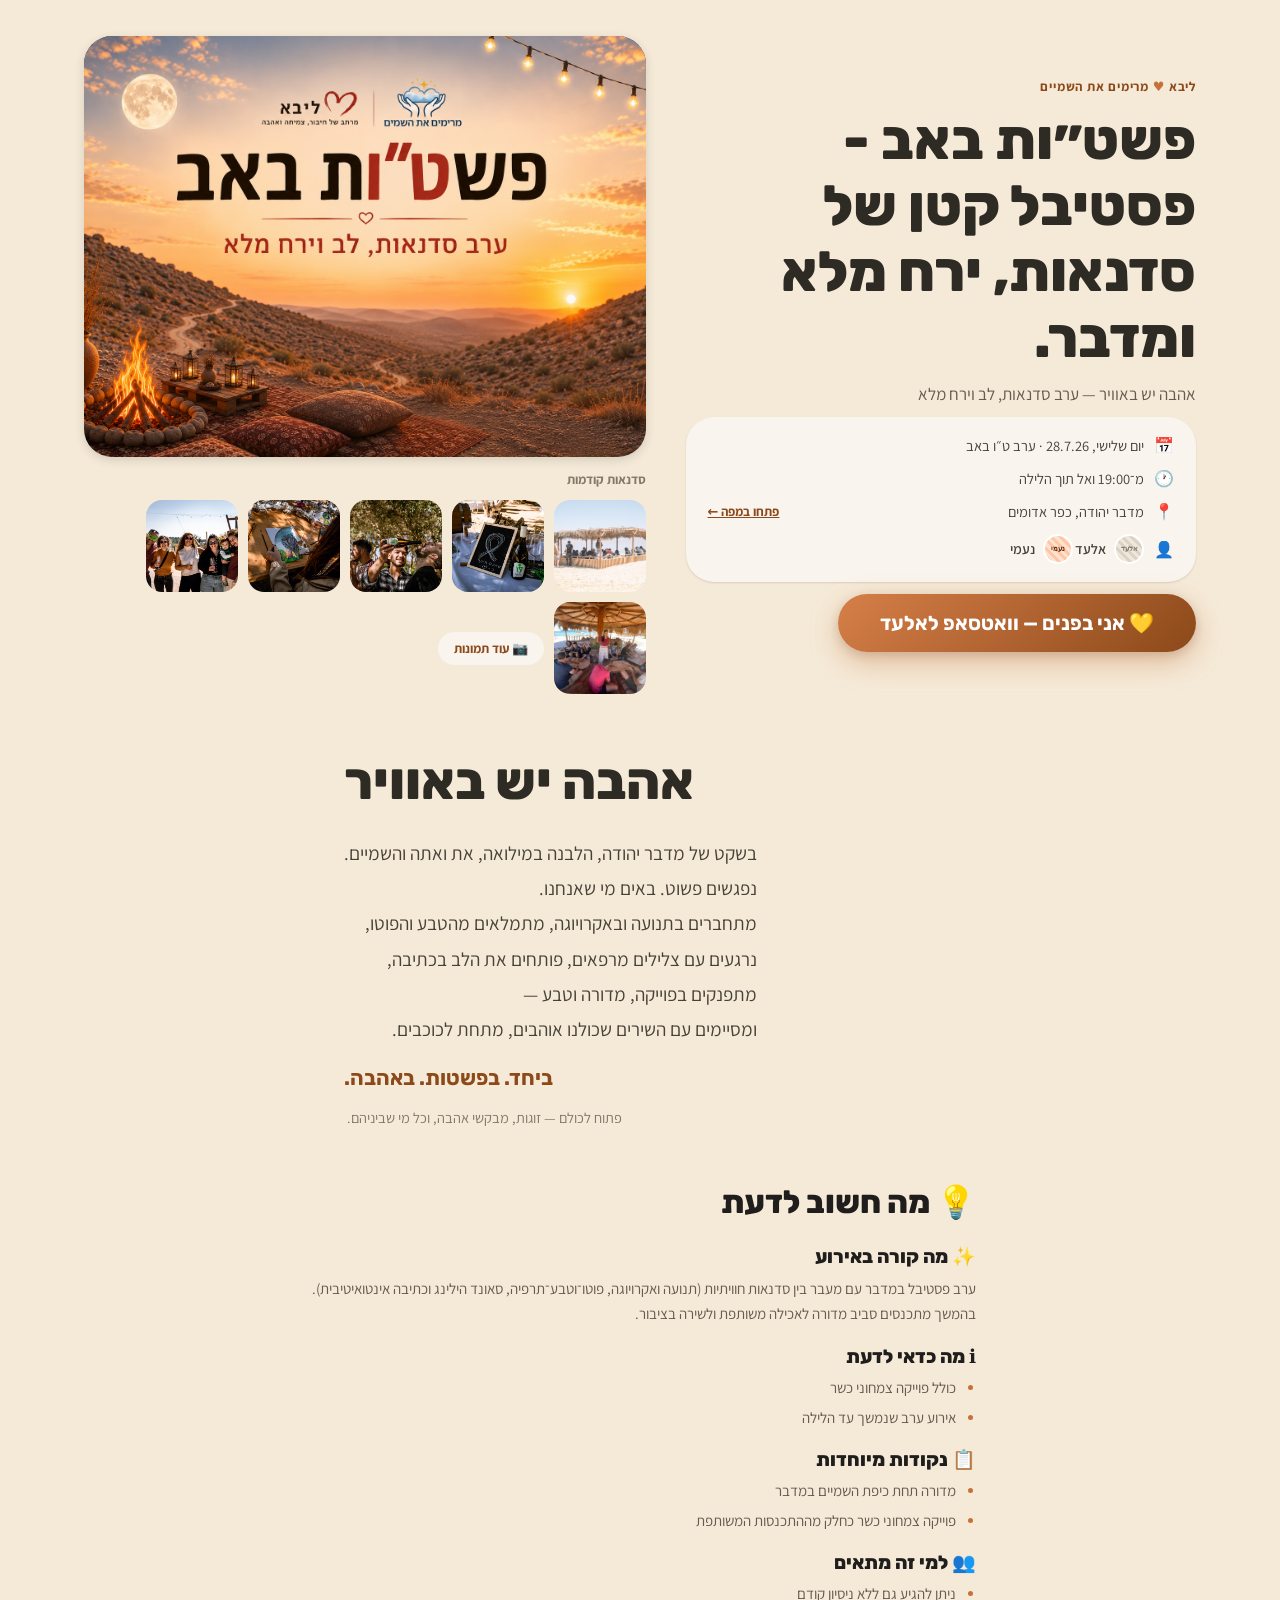
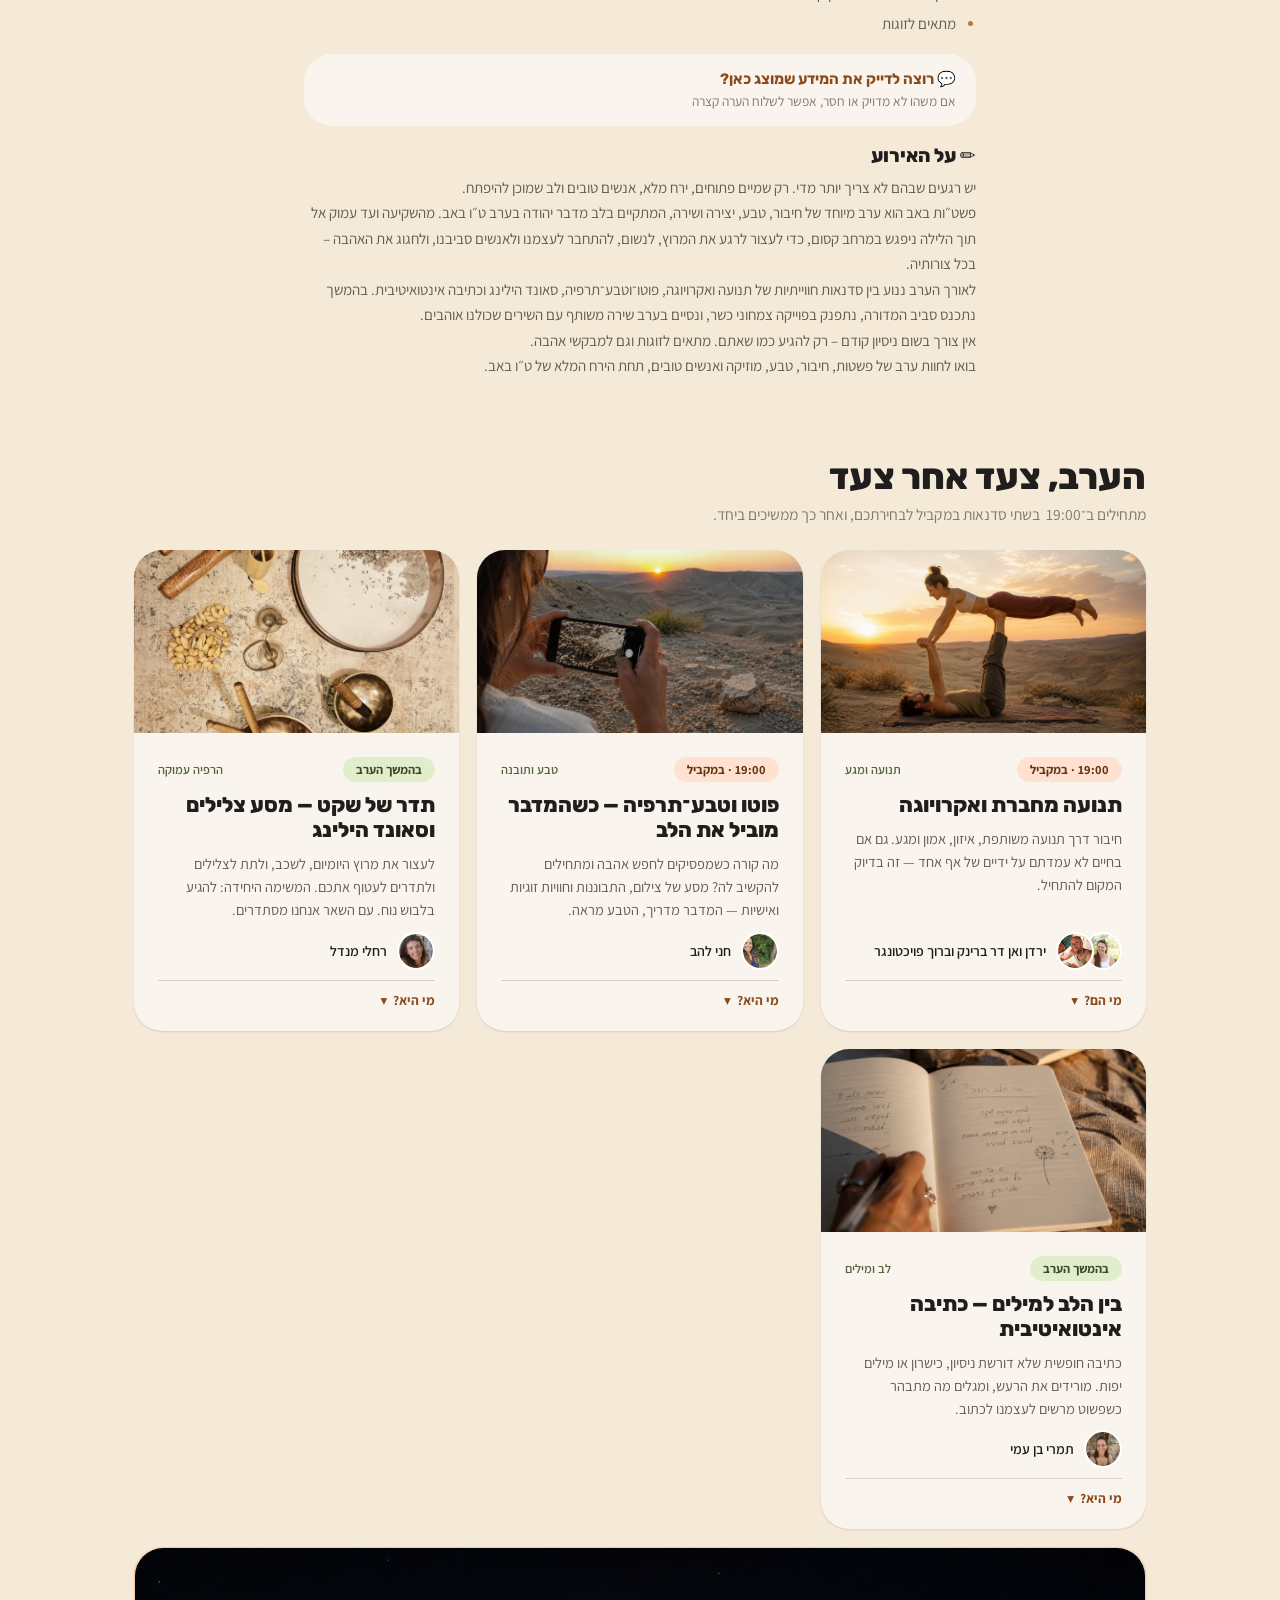
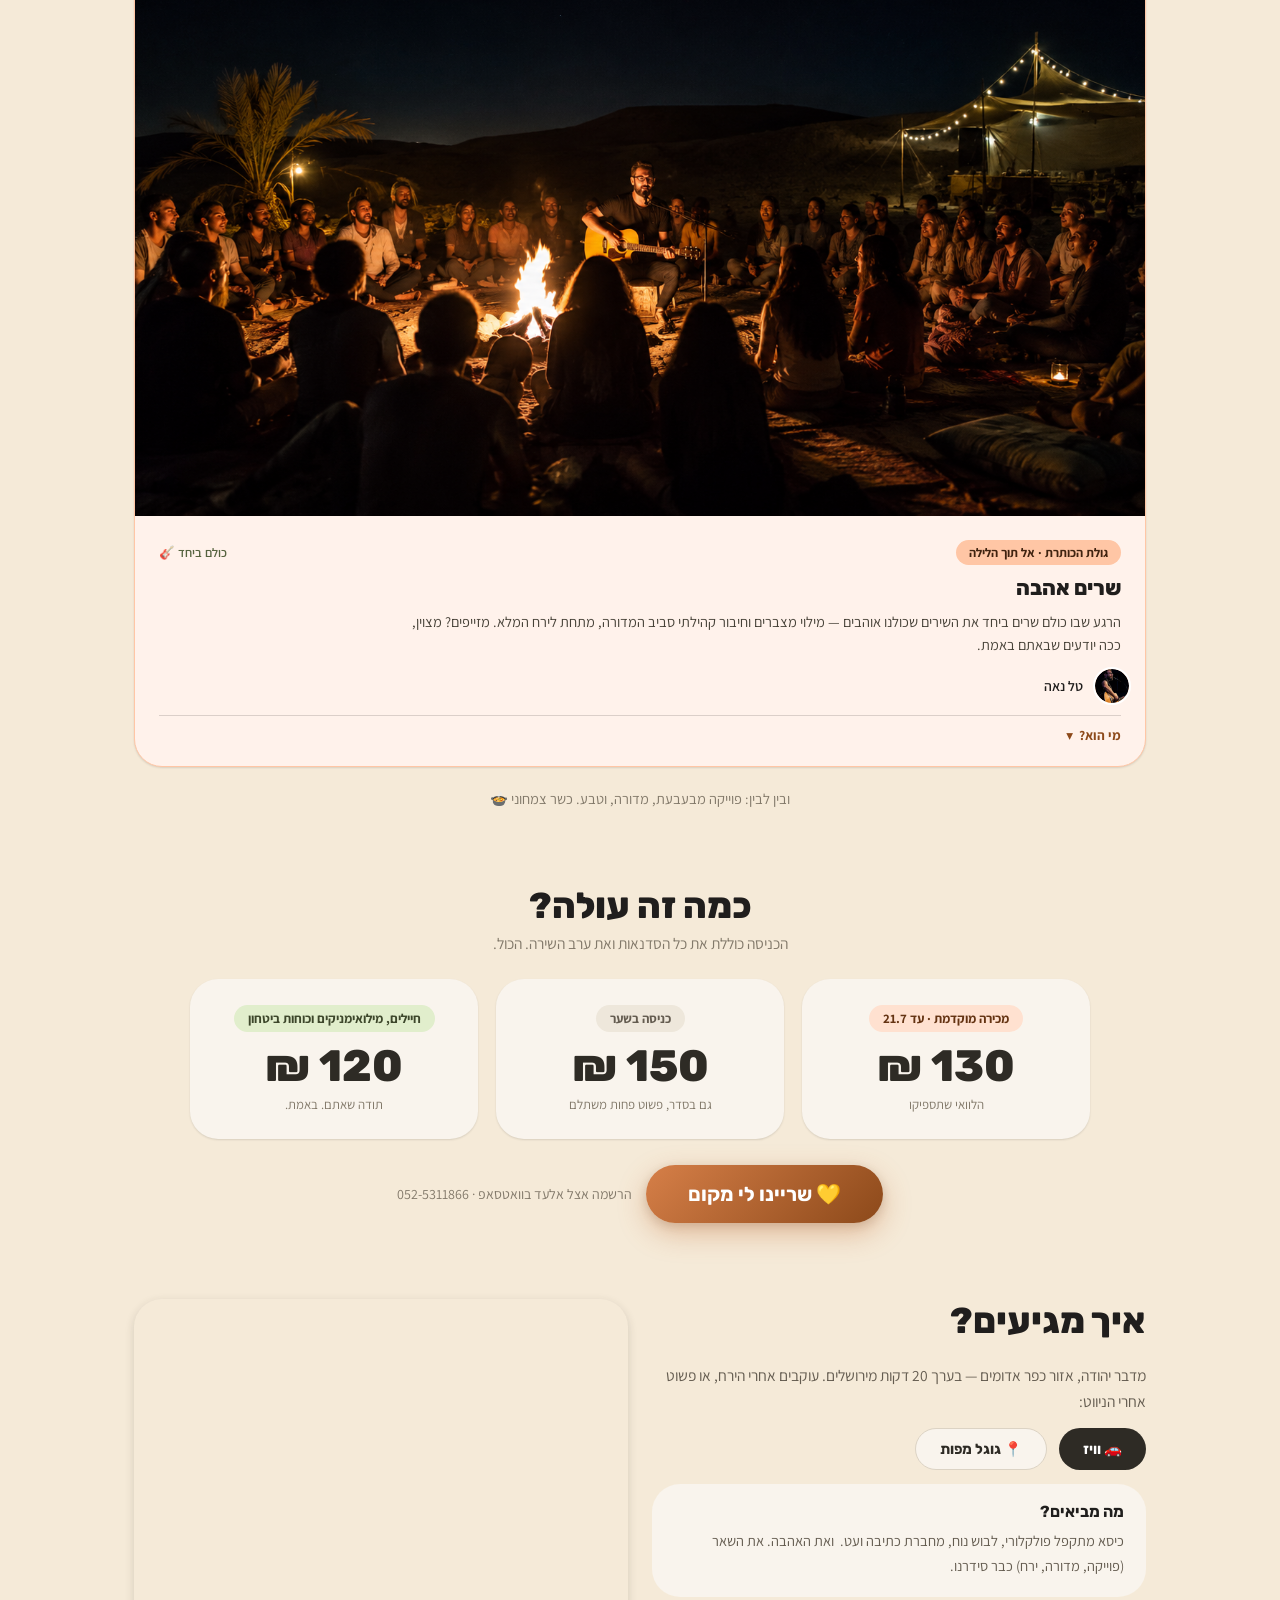
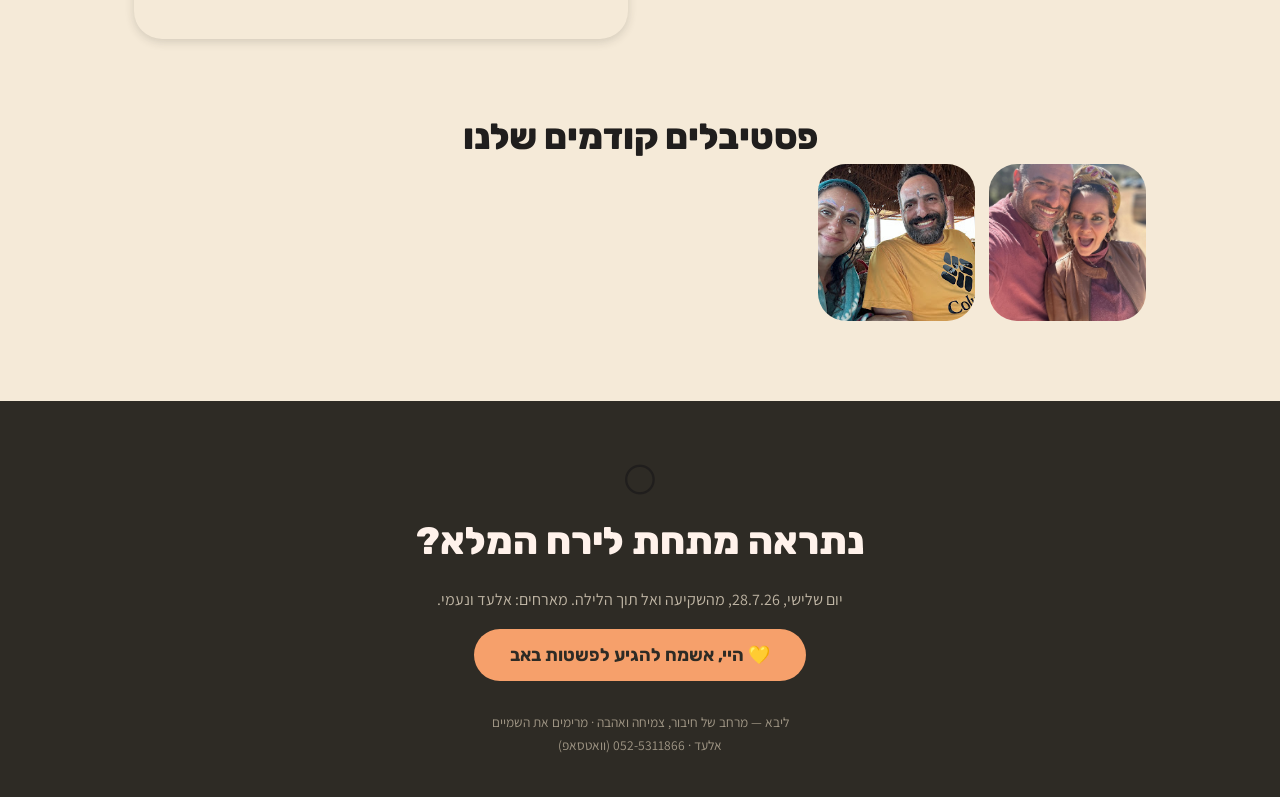
==== index.html @ 33088ba1 "Add click-to-enlarge lightbox for thumbnail photos Clicking any small photo (hero strip or the "prev" ====
<!DOCTYPE html>
<html lang="he" dir="rtl">
<head>
<meta charset="utf-8">
<meta name="viewport" content="width=device-width, initial-scale=1">
<title>פשט״ות באב — ערב סדנאות, לב וירח מלא</title>
<meta name="description" content="יום שלישי 28.7.26, ערב ט״ו באב, מדבר יהודה — ערב של סדנאות חיבור, טבע ושירה מתחת לירח המלא.">
<link rel="preconnect" href="https://fonts.googleapis.com">
<link rel="preconnect" href="https://fonts.gstatic.com" crossorigin>
<link href="https://fonts.googleapis.com/css2?family=Rubik:wght@400;500;700;800;900&family=Assistant:wght@300;400;600;700&display=swap" rel="stylesheet">
<link rel="stylesheet" href="styles.css">
</head>
<body>

<div class="hero2">
  <div class="hero2-grid">

    <div class="hero2-info">
      <div class="hero-org" data-key="hero-org">ליבא <span class="heart">♥</span> מרימים את השמיים</div>
      <h1 class="hero-title" data-key="hero-title">פשט״ות באב</h1>
      <p class="hero-sub" data-key="hero-sub">אהבה יש באוויר — ערב סדנאות, לב וירח מלא</p>

      <div class="event-card">
        <div class="event-row"><span class="event-icon">📅</span><span data-key="event-date">יום שלישי, 28.7.26 · ערב ט״ו באב</span></div>
        <div class="event-row"><span class="event-icon">🕐</span><span data-key="event-time">מ־19:00 ואל תוך הלילה</span></div>
        <div class="event-row">
          <span class="event-icon">📍</span><span data-key="event-location">מדבר יהודה, כפר אדומים</span>
          <a class="event-map-link" href="https://waze.com/ul?ll=31.818478,35.362431&navigate=yes" target="_blank" rel="noopener">פתחו במפה ←</a>
        </div>
        <div class="event-row event-hosts-row">
          <span class="event-icon">👤</span>
          <div class="event-hosts">
            <span class="avatar" data-img-key="host-elad"><img alt=""><span class="avatar-fallback">אלעד</span></span>
            <span data-key="host-elad-name">אלעד</span>
            <span class="avatar avatar-2" data-img-key="host-naomi"><img alt=""><span class="avatar-fallback">נעמי</span></span>
            <span data-key="host-naomi-name">נעמי</span>
          </div>
        </div>
      </div>

      <a class="btn btn-cta" href="https://wa.me/972525311866?text=%D7%94%D7%99%D7%99%2C%20%D7%90%D7%A9%D7%9E%D7%97%20%D7%9C%D7%94%D7%92%D7%99%D7%A2%20%D7%9C%D7%A4%D7%A9%D7%98%D7%95%D7%AA%20%D7%91%D7%90%D7%91%20%F0%9F%92%9B" target="_blank" rel="noopener"><span data-key="hero-cta">💛 אני בפנים — וואטסאפ לאלעד</span></a>
    </div>

    <div class="hero2-media">
      <div class="hero2-poster" data-img-key="hero-poster"><img alt=""></div>
      <p class="hero2-strip-label" data-key="hero2-strip-label">סדנאות קודמות</p>
      <div class="hero2-strip">
        <div class="hero2-thumb" data-img-key="gallery-1"><img alt=""></div>
        <div class="hero2-thumb" data-img-key="gallery-2"><img alt=""></div>
        <div class="hero2-thumb" data-img-key="gallery-3"><img alt=""></div>
        <div class="hero2-thumb" data-img-key="gallery-4"><img alt=""></div>
        <div class="hero2-thumb" data-img-key="gallery-5"><img alt=""></div>
        <div class="hero2-thumb" data-img-key="gallery-6"><img alt=""></div>
        <a class="hero2-more" href="#gallery-section">📷 עוד תמונות</a>
      </div>
    </div>

  </div>
</div>

<div class="section-mid intro">
  <h2 class="intro-h1" data-key="intro-heading">אהבה יש באוויר</h2>
  <p class="intro-text" data-key="intro-text">בשקט הלבן של מדבר יהודה, הלבנה במילואה, את ואתה והשמיים.<br>נפגשים פשוט. באים מי שאנחנו.<br>מתחברים בתנועה ובאקרויוגה, מתמלאים מהטבע והפוטו,<br>נרגעים עם צלילים מרפאים, פותחים את הלב בכתיבה,<br>מתפנקים בפוייקה, מדורה וטבע —<br>ומסיימים עם השירים שכולנו אוהבים, מתחת לכוכבים.</p>
  <p class="intro-motto" data-key="intro-motto">ביחד. בפשטות. באהבה.</p>
  <p class="intro-note" data-key="intro-note">פתוח לכולם — זוגות, מבקשי אהבה, וכל מי שביניהם. בלי שום ניסיון קודם.</p>
</div>

<div class="section-mid info-section">
  <h2 data-key="info-heading">💡 מה חשוב לדעת</h2>

  <div class="info-block">
    <h3 data-key="info-whathappens-heading">✨ מה קורה באירוע</h3>
    <p data-key="info-whathappens-text">ערב פסטיבל במדבר עם מעבר בין סדנאות חוויתיות (תנועה ואקרויוגה, פוטו־וטבע־תרפיה, סאונד הילינג וכתיבה אינטואיטיבית). בהמשך מתכנסים סביב מדורה לאכילה משותפת ולשירה בציבור.</p>
  </div>

  <div class="info-block">
    <h3 data-key="info-goodtoknow-heading">ℹ️ מה כדאי לדעת</h3>
    <ul data-key="info-goodtoknow-list">
      <li>כולל פוייקה צמחוני כשר</li>
      <li>אירוע ערב שנמשך עד הלילה</li>
    </ul>
  </div>

  <div class="info-block">
    <h3 data-key="info-special-heading">📋 נקודות מיוחדות</h3>
    <ul data-key="info-special-list">
      <li>מדורה תחת כיפת השמיים במדבר</li>
      <li>פוייקה צמחוני כשר כחלק מההתכנסות המשותפת</li>
    </ul>
  </div>

  <div class="info-block">
    <h3 data-key="info-suits-heading">👥 למי זה מתאים</h3>
    <ul data-key="info-suits-list">
      <li>ניתן להגיע גם ללא ניסיון קודם</li>
      <li>מתאים לזוגות</li>
    </ul>
  </div>

  <a class="info-feedback" href="https://wa.me/972525311866?text=%D7%94%D7%99%D7%99%2C%20%D7%A9%D7%9E%D7%AA%D7%99%20%D7%9C%D7%91%20%D7%9C%D7%9E%D7%A9%D7%94%D7%95%20%D7%A9%D7%9B%D7%93%D7%90%D7%99%20%D7%9C%D7%AA%D7%A7%D7%9F%20%D7%91%D7%93%D7%A3%20%D7%A9%D7%9C%20%D7%A4%D7%A9%D7%98%D7%95%D7%AA%20%D7%91%D7%90%D7%91" target="_blank" rel="noopener">
    <span class="info-feedback-title" data-key="info-feedback-title">💬 רוצה לדייק את המידע שמוצג כאן?</span>
    <span class="info-feedback-sub" data-key="info-feedback-sub">אם משהו לא מדויק או חסר, אפשר לשלוח הערה קצרה</span>
  </a>

  <div class="info-block">
    <h3 data-key="info-about-heading">✏️ על האירוע</h3>
    <div data-key="info-about-text">
      <p>יש רגעים שבהם לא צריך יותר מדי. רק שמיים פתוחים, ירח מלא, אנשים טובים ולב שמוכן להיפתח.</p>
      <p>פשט״ות באב הוא ערב מיוחד של חיבור, טבע, יצירה ושירה, המתקיים בלב מדבר יהודה בערב ט״ו באב. מהשקיעה ועד עמוק אל תוך הלילה ניפגש במרחב קסום, כדי לעצור לרגע את המרוץ, לנשום, להתחבר לעצמנו ולאנשים סביבנו, ולחגוג את האהבה – בכל צורותיה.</p>
      <p>לאורך הערב ננוע בין סדנאות חווייתיות של תנועה ואקרויוגה, פוטו־וטבע־תרפיה, סאונד הילינג וכתיבה אינטואיטיבית. בהמשך נתכנס סביב המדורה, נתפנק בפוייקה צמחוני כשר, ונסיים בערב שירה משותף עם השירים שכולנו אוהבים.</p>
      <p>אין צורך בשום ניסיון קודם – רק להגיע כמו שאתם. מתאים לזוגות וגם למבקשי אהבה.</p>
      <p>בואו לחוות ערב של פשטות, חיבור, טבע, מוזיקה ואנשים טובים, תחת הירח המלא של ט״ו באב.</p>
    </div>
  </div>
</div>

<div class="section-wide">
  <h2 data-key="workshops-heading">הערב, צעד אחר צעד</h2>
  <p class="section-lead" data-key="workshops-lead">מתחילים ב־19:00 עם שתי סדנאות במקביל — בוחרים לב אחד, לא נעלבים.</p>
  <div class="workshop-grid">

    <div class="w-card">
      <div class="w-cover" data-img-key="w1-cover"><img alt=""></div>
      <div class="w-top"><span class="tag tag-accent" data-key="w1-tag">19:00 · במקביל</span><span class="w-kind" data-key="w1-kind">תנועה ומגע</span></div>
      <h3 data-key="w1-title">תנועה מחברת ואקרויוגה</h3>
      <p class="w-desc" data-key="w1-desc">חיבור דרך תנועה משותפת, איזון, אמון ומגע. גם אם בחיים לא עמדתם על ידיים של אף אחד — זה בדיוק המקום להתחיל.</p>
      <div class="w-hosts">
        <div class="avatars">
          <span class="avatar" data-img-key="w1-avatar-a"><img alt=""><span class="avatar-fallback">ירדן</span></span>
          <span class="avatar avatar-2" data-img-key="w1-avatar-b"><img alt=""><span class="avatar-fallback">ברוך</span></span>
        </div>
        <span class="w-names" data-key="w1-names">ירדן ואן דר ברינק וברוך פויכטונגר</span>
      </div>
      <details><summary>מי הם? <span class="chev">▾</span></summary>
        <div data-key="w1-bio">
        <p><b>ירדן</b> — מנחת קבוצות בשיטת embodiment, חוקרת ביטוי עצמי ואיך להביא את עצמנו באותנטיות ובמלאות. משלבת תנועה, אימפרוביזציה והתפתחות אישית.</p>
        <p><b>ברוך</b> — מורה לאקרויוגה, תנועה ונשימה, דבוראי ואיש אדמה. מלמד חיבור ייחודי דרך איזון, אמון, תקשורת מקרבת, הקשבה ומגע.</p>
        </div>
      </details>
    </div>

    <div class="w-card">
      <div class="w-cover" data-img-key="w2-cover"><img alt=""></div>
      <div class="w-top"><span class="tag tag-accent" data-key="w2-tag">19:00 · במקביל</span><span class="w-kind" data-key="w2-kind">טבע ותובנה</span></div>
      <h3 data-key="w2-title">פוטו וטבע־תרפיה — כשהמדבר מוביל את הלב</h3>
      <p class="w-desc" data-key="w2-desc">מה קורה כשמפסיקים לחפש אהבה ומתחילים להקשיב לה? מסע של צילום, התבוננות וחוויות זוגיות ואישיות — המדבר מדריך, הטבע מראה.</p>
      <div class="w-hosts">
        <div class="avatars"><span class="avatar" data-img-key="w2-avatar"><img alt=""><span class="avatar-fallback">חני</span></span></div>
        <span class="w-names" data-key="w2-names">חני להב</span>
      </div>
      <details><summary>מי היא? <span class="chev">▾</span></summary>
        <div data-key="w2-bio">
        <p>מפתחת שיטת "יומן מסע", מרצה ומנחת סדנאות חווייתיות המשלבות טבע־תרפיה, פוטותרפיה והתפתחות אישית. תצאו עם תובנות וכלים שיישארו הרבה אחרי שהחול יתנער מהנעליים.</p>
        <p class="w-links"><a href="https://www.facebook.com/share/1DB1FK63jm/" target="_blank" rel="noopener">פייסבוק</a> · <a href="https://www.instagram.com/chani_lahav" target="_blank" rel="noopener">אינסטגרם</a></p>
        </div>
      </details>
    </div>

    <div class="w-card">
      <div class="w-cover" data-img-key="w3-cover"><img alt=""></div>
      <div class="w-top"><span class="tag tag-accent-2" data-key="w3-tag">בהמשך הערב</span><span class="w-kind" data-key="w3-kind">הרפיה עמוקה</span></div>
      <h3 data-key="w3-title">תדר של שקט — מסע צלילים וסאונד הילינג</h3>
      <p class="w-desc" data-key="w3-desc">לעצור את מרוץ היומיום, לשכב, ולתת לצלילים ולתדרים לעטוף אתכם. המשימה היחידה: להגיע בלבוש נוח. עם השאר אנחנו מסתדרים.</p>
      <div class="w-hosts">
        <div class="avatars"><span class="avatar" data-img-key="w3-avatar"><img alt=""><span class="avatar-fallback">רחלי</span></span></div>
        <span class="w-names" data-key="w3-names">רחלי מנדל</span>
      </div>
      <details><summary>מי היא? <span class="chev">▾</span></summary>
        <div data-key="w3-bio">
        <p>עובדת סוציאלית קלינית, מטפלת בגישת גוף־נפש. משלבת התמקדות (Focusing), נשימה מעגלית וצלילים מרפאים, ומאמינה שבגוף שלנו טמון מצפן פנימי שמבקש שנשוב אליו — בנשימה, בשקט ובתשומת לב.</p>
        </div>
      </details>
    </div>

    <div class="w-card">
      <div class="w-cover" data-img-key="w4-cover"><img alt=""></div>
      <div class="w-top"><span class="tag tag-accent-2" data-key="w4-tag">בהמשך הערב</span><span class="w-kind" data-key="w4-kind">לב ומילים</span></div>
      <h3 data-key="w4-title">בין הלב למילים — כתיבה אינטואיטיבית</h3>
      <p class="w-desc" data-key="w4-desc">כתיבה חופשית שלא דורשת ניסיון, כישרון או מילים יפות. מורידים את הרעש, ומגלים מה מתבהר כשפשוט מרשים לעצמנו לכתוב.</p>
      <div class="w-hosts">
        <div class="avatars"><span class="avatar" data-img-key="w4-avatar"><img alt=""><span class="avatar-fallback">תמרי</span></span></div>
        <span class="w-names" data-key="w4-names">תמרי בן עמי</span>
      </div>
      <details><summary>מי היא? <span class="chev">▾</span></summary>
        <div data-key="w4-bio">
        <p>יועצת ארגונית, מנחת קבוצות וסדנאות כתיבה ומורה ליוגה. ליוותה קרוב ל־3,000 אנשים ביותר מ־100 קבוצות, בתהליכים של חוסן, שינוי, הקשבה וחיבור פנימה. הכתיבה אצלה היא כלי פשוט ועוצמתי לבהירות ותנועה.</p>
        </div>
      </details>
    </div>

    <div class="w-card w-card-feature">
      <div class="w-cover" data-img-key="w5-cover"><img alt=""></div>
      <div class="w-top"><span class="tag tag-feature" data-key="w5-tag">גולת הכותרת · אל תוך הלילה</span><span class="w-kind" data-key="w5-kind">כולם ביחד 🎸</span></div>
      <h3 data-key="w5-title">שרים אהבה</h3>
      <p class="w-desc" data-key="w5-desc">הרגע שבו כולם שרים ביחד את השירים שכולנו אוהבים — מילוי מצברים וחיבור קהילתי סביב המדורה, מתחת לירח המלא. מזייפים? מצוין, ככה יודעים שבאתם באמת.</p>
      <div class="w-hosts">
        <div class="avatars"><span class="avatar avatar-2" data-img-key="w5-avatar"><img alt=""><span class="avatar-fallback">טל</span></span></div>
        <span class="w-names" data-key="w5-names">טל נאה</span>
      </div>
      <details><summary>מי הוא? <span class="chev">▾</span></summary>
        <div data-key="w5-bio">
        <p>מוזיקאי, זמר ויוצר, מנחה מפגשים של מילוי מצברים וחיבור קהילתי דרך שירה חווייתית משותפת. קצין חוסן ולכידות במילואים.</p>
        </div>
      </details>
    </div>

  </div>
  <p class="section-footnote" data-key="footnote">ובין לבין: פוייקה מבעבעת, מדורה, וטבע. כשר צמחוני 🍲</p>
</div>

<div class="section-wide">
  <h2 class="center" data-key="pricing-heading">כמה זה עולה?</h2>
  <p class="section-lead center" data-key="pricing-lead">הכניסה כוללת את כל הסדנאות ואת ערב השירה. הכול.</p>
  <div class="price-grid">
    <div class="price-card">
      <span class="price-badge tag-accent" data-key="price1-kicker">מכירה מוקדמת · עד 21.7</span>
      <div class="price-num" data-key="price1-num">130 ₪</div>
      <div class="price-note" data-key="price1-note">המחיר של החכמים־מראש</div>
    </div>
    <div class="price-card">
      <span class="price-badge tag-neutral" data-key="price2-kicker">כניסה בשער</span>
      <div class="price-num" data-key="price2-num">150 ₪</div>
      <div class="price-note" data-key="price2-note">גם בסדר, פשוט פחות משתלם</div>
    </div>
    <div class="price-card">
      <span class="price-badge tag-accent-2" data-key="price3-kicker">חיילים, מילואימניקים וכוחות ביטחון</span>
      <div class="price-num" data-key="price3-num">120 ₪</div>
      <div class="price-note" data-key="price3-note">תודה שאתם. באמת.</div>
    </div>
  </div>
  <div class="cta-row">
    <a class="btn btn-cta" href="https://wa.me/972525311866?text=%D7%94%D7%99%D7%99%2C%20%D7%90%D7%A9%D7%9E%D7%97%20%D7%9C%D7%94%D7%92%D7%99%D7%A2%20%D7%9C%D7%A4%D7%A9%D7%98%D7%95%D7%AA%20%D7%91%D7%90%D7%91%20%F0%9F%92%9B" target="_blank" rel="noopener"><span data-key="pricing-cta">💛 שריינו לי מקום</span></a>
    <span class="cta-note" data-key="pricing-cta-note">הרשמה אצל אלעד בוואטסאפ · 052-5311866</span>
  </div>
</div>

<div class="section-wide directions-grid">
  <div class="directions-col">
    <h2 data-key="directions-heading">איך מגיעים?</h2>
    <p class="directions-text" data-key="directions-text">מדבר יהודה, אזור כפר אדומים — בערך 20 דקות מירושלים. עוקבים אחרי הירח, או פשוט אחרי הניווט:</p>
    <div class="link-row">
      <a class="btn btn-dark" href="https://waze.com/ul?ll=31.818478,35.362431&navigate=yes" target="_blank" rel="noopener">🚗 וויז</a>
      <a class="btn btn-outline" href="https://www.google.com/maps?q=31.818478,35.362431" target="_blank" rel="noopener">📍 גוגל מפות</a>
    </div>
    <div class="bring-card">
      <div class="bring-title" data-key="bring-title">מה מביאים?</div>
      <div class="bring-body" data-key="bring-body">כיסא מתקפל פולקלורי, לבוש נוח — ואת האהבה. את השאר (פוייקה, מדורה, ירח) כבר סידרנו.</div>
    </div>
  </div>
  <div class="map-col">
    <iframe src="https://maps.google.com/maps?q=31.818478,35.362431&z=13&output=embed" loading="lazy" title="מפת הגעה"></iframe>
  </div>
</div>

<div class="section-wide gallery-section">
  <h2 class="center" data-key="gallery-heading">פסטיבלים קודמים שלנו</h2>
  <div class="gallery-grid">
    <div class="gallery-item" data-img-key="gallery-1"><img alt=""></div>
    <div class="gallery-item" data-img-key="gallery-2"><img alt=""></div>
    <div class="gallery-item" data-img-key="gallery-3"><img alt=""></div>
    <div class="gallery-item" data-img-key="gallery-4"><img alt=""></div>
    <div class="gallery-item" data-img-key="gallery-5"><img alt=""></div>
    <div class="gallery-item" data-img-key="gallery-6"><img alt=""></div>
    <div class="gallery-item" data-img-key="gallery-7"><img alt=""></div>
    <div class="gallery-item" data-img-key="gallery-8"><img alt=""></div>
  </div>
</div>

<div class="footer-cta">
  <div class="footer-inner">
    <div class="footer-moon">🌕</div>
    <h2 data-key="footer-heading">נתראה מתחת לירח המלא?</h2>
    <p data-key="footer-text">יום שלישי, 28.7.26, מהשקיעה ואל תוך הלילה. מארחים: אלעד ונעמי.</p>
    <a class="btn btn-footer" href="https://wa.me/972525311866?text=%D7%94%D7%99%D7%99%2C%20%D7%90%D7%A9%D7%9E%D7%97%20%D7%9C%D7%94%D7%92%D7%99%D7%A2%20%D7%9C%D7%A4%D7%A9%D7%98%D7%95%D7%AA%20%D7%91%D7%90%D7%91%20%F0%9F%92%9B" target="_blank" rel="noopener"><span data-key="footer-cta">💛 היי, אשמח להגיע לפשטות באב</span></a>
    <p class="footer-fine" data-key="footer-fine">ליבא — מרחב של חיבור, צמיחה ואהבה · מרימים את השמיים<br>אלעד · 052-5311866 (וואטסאפ)</p>
  </div>
</div>

<script src="content-loader.js"></script>
<script src="lightbox.js"></script>
</body>
</html>
---- styles.css ----
:root {
  --color-bg: #f5ead8;
  --color-surface: #ebddc5;
  --color-text: #201e1d;
  --color-accent: #c67139;
  --color-accent-2: #7a8a5e;
  --color-divider: rgba(32,30,29,.16);

  --color-neutral-100: #f9f4ed;
  --color-neutral-200: #eee7db;
  --color-neutral-300: #dcd3c4;
  --color-neutral-400: #c0b6a5;
  --color-neutral-500: #a19786;
  --color-neutral-600: #82796a;
  --color-neutral-700: #645c50;
  --color-neutral-800: #474238;
  --color-neutral-900: #2e2b25;

  --color-accent-100: #fff2eb;
  --color-accent-200: #ffe1d0;
  --color-accent-300: #ffc6a5;
  --color-accent-400: #f6a06b;
  --color-accent-500: #d67f48;
  --color-accent-600: #b2622d;
  --color-accent-700: #8c491a;
  --color-accent-800: #643312;
  --color-accent-900: #402310;

  --color-accent-2-100: #f0fae1;
  --color-accent-2-200: #e1eecc;
  --color-accent-2-300: #ccdbb2;
  --color-accent-2-400: #aebf92;
  --color-accent-2-500: #8fa073;
  --color-accent-2-600: #728157;
  --color-accent-2-700: #56633f;
  --color-accent-2-800: #3d472b;
  --color-accent-2-900: #272e1b;

  --font-heading: "Rubik", system-ui, sans-serif;
  --font-body: "Assistant", system-ui, sans-serif;

  --radius-sm: 8px;
  --radius-md: 16px;
  --radius-lg: 28px;

  --shadow-sm: 0 1px 2px rgba(46,43,37,.14);
  --shadow-md: 0 3px 10px rgba(46,43,37,.16);
  --shadow-lg: 0 12px 32px rgba(46,43,37,.22);
}

* { box-sizing: border-box; }
html { scroll-behavior: smooth; }
body {
  margin: 0;
  background: var(--color-bg);
  color: var(--color-text);
  font-family: var(--font-body);
  overflow-x: hidden;
}
h1, h2, h3 { font-family: var(--font-heading); font-weight: 800; margin: 0; }
a { color: var(--color-accent-700); }
a:hover { color: var(--color-accent-800); }
summary { list-style: none; cursor: pointer; }
summary::-webkit-details-marker { display: none; }
details[open] .chev { transform: rotate(180deg); }
.chev { display: inline-block; transition: transform .2s; }

/* ---- hero ---- */
.hero2 { max-width: 1160px; margin: 36px auto 0; padding: 0 24px; }
.hero2-grid { display: grid; grid-template-columns: 1fr 1.1fr; gap: 40px; align-items: center; }

.hero2-media { display: flex; flex-direction: column; gap: 12px; }
.hero2-poster {
  position: relative; border-radius: var(--radius-lg); overflow: hidden; aspect-ratio: 4/3;
  background: linear-gradient(180deg, #2c3a52 0%, #6a5a6a 32%, #c97a56 62%, #f5ead8 100%);
  box-shadow: var(--shadow-md);
}
.hero2-poster::before {
  content: ""; position: absolute; top: 18%; left: 50%; transform: translateX(-50%);
  width: 22%; aspect-ratio: 1; border-radius: 50%;
  background: radial-gradient(circle at 38% 34%, #fffdf5, #e9d9b8 78%);
  box-shadow: 0 0 40px 12px rgba(255,230,180,.4);
}
.hero2-poster img { position: relative; z-index: 1; width: 100%; height: 100%; object-fit: cover; display: none; }
.hero2-poster img[src]:not([src=""]) { display: block; }
.hero2-poster:has(img[src]:not([src=""]))::before { display: none; }

.hero2-strip-label { font-size: 13px; font-weight: 700; color: var(--color-neutral-600); margin: 2px 0 0; }
.hero2-strip { display: flex; align-items: center; gap: 10px; flex-wrap: wrap; }
.hero2-thumb { display: none; width: 92px; height: 92px; border-radius: var(--radius-md); overflow: hidden; flex: none; background: var(--color-neutral-200); }
.hero2-thumb:has(img[src]:not([src=""])) { display: block; }
.hero2-thumb img { width: 100%; height: 100%; object-fit: cover; display: block; }
.hero2-more {
  font-size: 13px; font-weight: 700; color: var(--color-accent-700); text-decoration: none;
  background: var(--color-neutral-100); border-radius: 999px; padding: 8px 16px; flex: none;
}
.hero2-more:hover { color: var(--color-accent-800); }

.hero2-info { display: flex; flex-direction: column; gap: 12px; align-items: flex-start; }
.hero-org { font-size: 13px; letter-spacing: .06em; color: var(--color-accent-700); font-weight: 700; }
.hero-org .heart { color: var(--color-accent); }
.hero-title { font-size: clamp(36px, 5.5vw, 56px); color: var(--color-neutral-900); }
.hero-sub { font-size: clamp(15px, 2vw, 17px); color: var(--color-neutral-700); margin: 0; }

.event-card {
  width: 100%; background: var(--color-neutral-100); border-radius: var(--radius-lg);
  padding: 18px 22px; display: flex; flex-direction: column; gap: 12px; box-shadow: var(--shadow-sm);
}
.event-row { display: flex; align-items: center; gap: 10px; font-size: 14.5px; color: var(--color-neutral-800); flex-wrap: wrap; }
.event-icon { font-size: 16px; flex: none; }
.event-map-link { font-size: 13px; font-weight: 700; margin-inline-start: auto; }
.event-hosts-row .event-hosts { display: flex; align-items: center; gap: 8px; flex-wrap: wrap; font-size: 14px; font-weight: 600; }
.event-hosts .avatar { width: 30px; height: 30px; font-size: 6.5px; }
.event-hosts .avatar-2 { margin-right: -6px; }

@media (max-width: 780px) {
  .hero2-grid { grid-template-columns: 1fr; }
  .hero2-info { align-items: stretch; text-align: center; }
  .hero2-info .event-card { text-align: right; }
}

/* ---- buttons ---- */
.btn {
  display: inline-flex; align-items: center; gap: 8px; text-decoration: none;
  font-family: var(--font-heading); font-weight: 700; border-radius: 999px;
  cursor: pointer; transition: background .15s;
}
.btn-primary { background: var(--color-accent); color: #fff; box-shadow: var(--shadow-md); }
.btn-primary:hover { background: var(--color-accent-600); color: #fff; }
.btn-lg { font-size: clamp(16px,2.4vw,19px); padding: 15px 36px; }
.btn-dark { background: var(--color-neutral-900); color: #fff; font-size: 14.5px; padding: 11px 24px; }
.btn-dark:hover { background: var(--color-neutral-800); color: #fff; }
.btn-outline { background: var(--color-neutral-100); color: var(--color-neutral-900); border: 1px solid var(--color-neutral-300); font-size: 14.5px; padding: 11px 24px; }
.btn-outline:hover { background: var(--color-neutral-200); color: var(--color-neutral-900); }
.btn-footer { background: var(--color-accent-400); color: var(--color-neutral-900); font-size: 18px; padding: 15px 36px; }
.btn-footer:hover { background: var(--color-accent-300); color: var(--color-neutral-900); }

/* ---- layout helpers ---- */
.section-narrow { max-width: 860px; margin: 22px auto 0; padding: 0 20px; }
.section-mid { max-width: 640px; margin: 56px auto 0; padding: 0 24px; text-align: center; display: flex; flex-direction: column; gap: 18px; }
.section-wide { max-width: 1060px; margin: 76px auto 0; padding: 0 24px; }
.center { text-align: center; }
.section-lead { color: var(--color-neutral-600); margin: 6px 0 26px; font-size: 15.5px; }
.section-footnote { text-align: center; color: var(--color-neutral-600); font-size: 14.5px; margin: 22px 0 0; }
h2 { font-size: clamp(26px, 4vw, 36px); margin: 0 0 6px; }

/* ---- intro ---- */
.intro { text-align: right; align-items: flex-end; }
.intro-h1 { font-size: clamp(34px,6vw,52px); color: var(--color-neutral-900); }
.intro-text { font-size: clamp(16px,2.4vw,19px); line-height: 1.85; margin: 0; color: var(--color-neutral-800); }
.intro-motto { font-family: var(--font-heading); font-weight: 700; font-size: clamp(17px,2.6vw,21px); color: var(--color-accent-700); margin: 0; }
.intro-note { font-size: 14.5px; color: var(--color-neutral-600); margin: 0; }

/* ---- info section ---- */
.info-section { text-align: right; align-items: stretch; max-width: 720px; }
.info-section > h2 { font-size: clamp(24px,3.6vw,32px); }
.info-block { display: flex; flex-direction: column; gap: 8px; }
.info-block h3 { font-size: 19px; }
.info-block p { font-size: 15px; line-height: 1.7; color: var(--color-neutral-700); margin: 0; }
.info-block ul { margin: 0; padding-inline-start: 20px; display: flex; flex-direction: column; gap: 6px; list-style: disc; }
.info-block ul li { font-size: 15px; line-height: 1.6; color: var(--color-neutral-700); }
.info-block ul::marker, .info-block li::marker { color: var(--color-accent); }
.info-feedback {
  display: flex; flex-direction: column; gap: 4px; text-decoration: none;
  background: var(--color-neutral-100); border-radius: var(--radius-lg); padding: 16px 20px;
}
.info-feedback:hover { background: var(--color-neutral-200); }
.info-feedback-title { font-family: var(--font-heading); font-weight: 700; font-size: 15px; color: var(--color-accent-700); }
.info-feedback-sub { font-size: 13.5px; color: var(--color-neutral-600); }

/* ---- workshop cards ---- */
.workshop-grid { display: grid; grid-template-columns: repeat(auto-fit, minmax(300px,1fr)); gap: 18px; }
.w-card {
  background: var(--color-neutral-100); border-radius: var(--radius-lg); padding: 22px 24px;
  box-shadow: var(--shadow-sm); display: flex; flex-direction: column; gap: 10px;
}
.w-card-feature { grid-column: 1/-1; background: var(--color-accent-100); border: 1px solid var(--color-accent-300); }
.w-card-feature h3 { font-size: 23px; }
.w-card-feature .w-desc { color: var(--color-neutral-800); max-width: 720px; }
.w-top { display: flex; justify-content: space-between; align-items: center; gap: 8px; flex-wrap: wrap; }
.w-kind { font-size: 12.5px; color: var(--color-accent-2-700); font-weight: 600; }
.w-card h3 { font-size: 21px; }
.w-desc { font-size: 14.5px; line-height: 1.6; color: var(--color-neutral-700); margin: 0; }
.tag { border-radius: 999px; padding: 4px 13px; font-size: 12.5px; font-weight: 700; }
.tag-accent { background: var(--color-accent-200); color: var(--color-accent-800); }
.tag-accent-2 { background: var(--color-accent-2-200); color: var(--color-accent-2-800); }
.tag-neutral { background: var(--color-neutral-200); color: var(--color-neutral-700); }
.tag-feature { background: var(--color-accent-300); color: var(--color-accent-900); }
.w-hosts { display: flex; align-items: center; gap: 10px; margin-top: auto; }
.w-names { font-size: 14px; font-weight: 600; }
.avatars { display: flex; }
.avatar {
  position: relative; overflow: hidden;
  width: 38px; height: 38px; border-radius: 50%; border: 2px solid #fff;
  background: repeating-linear-gradient(45deg, var(--color-neutral-200), var(--color-neutral-200) 3px, var(--color-neutral-300) 3px, var(--color-neutral-300) 6px);
  display: flex; align-items: center; justify-content: center;
  font-size: 7.5px; font-family: monospace; color: var(--color-neutral-600);
}
.avatar-2 {
  margin-right: -10px;
  background: repeating-linear-gradient(45deg, var(--color-accent-200), var(--color-accent-200) 3px, var(--color-accent-300) 3px, var(--color-accent-300) 6px);
  color: var(--color-accent-800);
}
.avatar img { display: none; }
.avatar img[src]:not([src=""]) {
  display: block; position: absolute; inset: 0;
  width: 100%; height: 100%; object-fit: cover; border-radius: 50%;
}
.avatar:has(img[src]:not([src=""])) .avatar-fallback { display: none; }

/* ---- workshop cover image ---- */
.w-cover {
  display: none; margin: -22px -24px 14px; border-radius: var(--radius-lg) var(--radius-lg) 0 0;
  overflow: hidden; aspect-ratio: 16/9;
}
.w-cover:has(img[src]:not([src=""])) { display: block; }
.w-cover img { width: 100%; height: 100%; object-fit: cover; display: block; }

/* ---- gallery ---- */
.gallery-section:not(:has(.gallery-item img[src]:not([src=""]))) { display: none; }
.gallery-grid { display: grid; grid-template-columns: repeat(auto-fill, minmax(150px, 1fr)); gap: 14px; }
.gallery-item { display: none; border-radius: var(--radius-lg); overflow: hidden; aspect-ratio: 1; background: var(--color-neutral-200); }
.gallery-item:has(img[src]:not([src=""])) { display: block; }
.gallery-item img { width: 100%; height: 100%; object-fit: cover; display: block; }
details { border-top: 1px solid var(--color-divider); padding-top: 10px; }
details summary { font-size: 13.5px; font-weight: 700; color: var(--color-accent-700); display: flex; align-items: center; gap: 6px; }
details p { font-size: 13.5px; line-height: 1.65; color: var(--color-neutral-700); margin: 10px 0 0; }
.w-card-feature details p { color: var(--color-neutral-800); }
.w-links { font-size: 13px !important; margin-top: 8px !important; }

/* ---- pricing ---- */
.price-grid { display: grid; grid-template-columns: repeat(auto-fit, minmax(240px,1fr)); gap: 18px; max-width: 900px; margin: 0 auto; }
.price-card {
  border-radius: var(--radius-lg); padding: 26px 24px; text-align: center; box-shadow: var(--shadow-sm);
  display: flex; flex-direction: column; align-items: center; gap: 8px; background: var(--color-neutral-100);
}
.price-badge { border-radius: 999px; padding: 5px 14px; font-size: 13px; font-weight: 700; }
.price-num { font-family: var(--font-heading); font-weight: 800; font-size: 44px; line-height: 1; color: var(--color-neutral-900); margin-top: 4px; }
.price-note { font-size: 13px; color: var(--color-neutral-600); }
.cta-row { display: flex; justify-content: center; gap: 14px; align-items: center; flex-wrap: wrap; margin-top: 26px; }
.cta-note { font-size: 14px; color: var(--color-neutral-600); }
.btn-cta {
  background: linear-gradient(135deg, var(--color-accent-500), var(--color-accent-700));
  color: #fff; font-size: clamp(17px,2.6vw,20px); padding: 17px 42px;
  box-shadow: 0 10px 28px rgba(198,113,57,.4), var(--shadow-md);
}
.btn-cta:hover { background: linear-gradient(135deg, var(--color-accent-600), var(--color-accent-800)); color: #fff; }

/* ---- directions ---- */
.directions-grid { display: grid; grid-template-columns: repeat(auto-fit, minmax(300px,1fr)); gap: 24px; align-items: start; }
.directions-col { display: flex; flex-direction: column; gap: 14px; }
.directions-text { font-size: 15.5px; line-height: 1.7; color: var(--color-neutral-700); margin: 0; }
.link-row { display: flex; gap: 12px; flex-wrap: wrap; }
.bring-card { background: var(--color-neutral-100); border-radius: var(--radius-lg); padding: 18px 22px; display: flex; flex-direction: column; gap: 8px; }
.bring-title { font-family: var(--font-heading); font-weight: 700; font-size: 16px; }
.bring-body { font-size: 14.5px; line-height: 1.7; color: var(--color-neutral-700); }
.map-col { border-radius: var(--radius-lg); overflow: hidden; box-shadow: var(--shadow-md); min-height: 300px; }
.map-col iframe { width: 100%; height: 340px; border: 0; display: block; }

/* ---- footer ---- */
.footer-cta { margin: 80px 0 0; background: var(--color-neutral-900); padding: 56px 24px 40px; }
.footer-inner { max-width: 640px; margin: 0 auto; text-align: center; display: flex; flex-direction: column; gap: 16px; }
.footer-moon { font-size: 34px; }
.footer-cta h2 { font-size: clamp(26px,4.5vw,38px); color: var(--color-accent-100); }
.footer-cta p { font-size: 16px; line-height: 1.7; color: var(--color-neutral-400); margin: 0; }
.footer-cta .btn-footer { align-self: center; }
.footer-fine { font-size: 13.5px !important; color: var(--color-neutral-500) !important; margin: 14px 0 0 !important; }

/* ---- lightbox ---- */
.hero2-thumb img, .gallery-item img { cursor: zoom-in; }
.lightbox-overlay {
  position: fixed; inset: 0; z-index: 200; background: rgba(32,30,29,.92);
  display: none; align-items: center; justify-content: center; padding: 40px;
}
.lightbox-overlay.open { display: flex; }
.lightbox-img { max-width: 90vw; max-height: 85vh; border-radius: var(--radius-lg); box-shadow: var(--shadow-lg); object-fit: contain; }
.lightbox-btn {
  position: absolute; background: rgba(255,255,255,.15); color: #fff; border: none; border-radius: 50%;
  width: 44px; height: 44px; font-size: 20px; cursor: pointer; display: flex; align-items: center; justify-content: center;
  transition: background .15s;
}
.lightbox-btn:hover { background: rgba(255,255,255,.28); }
.lightbox-close { top: 20px; left: 20px; }
.lightbox-prev { right: 20px; top: 50%; transform: translateY(-50%); }
.lightbox-next { left: 20px; top: 50%; transform: translateY(-50%); }

@media (max-width: 640px) {
  .lightbox-btn { width: 38px; height: 38px; font-size: 17px; }
}
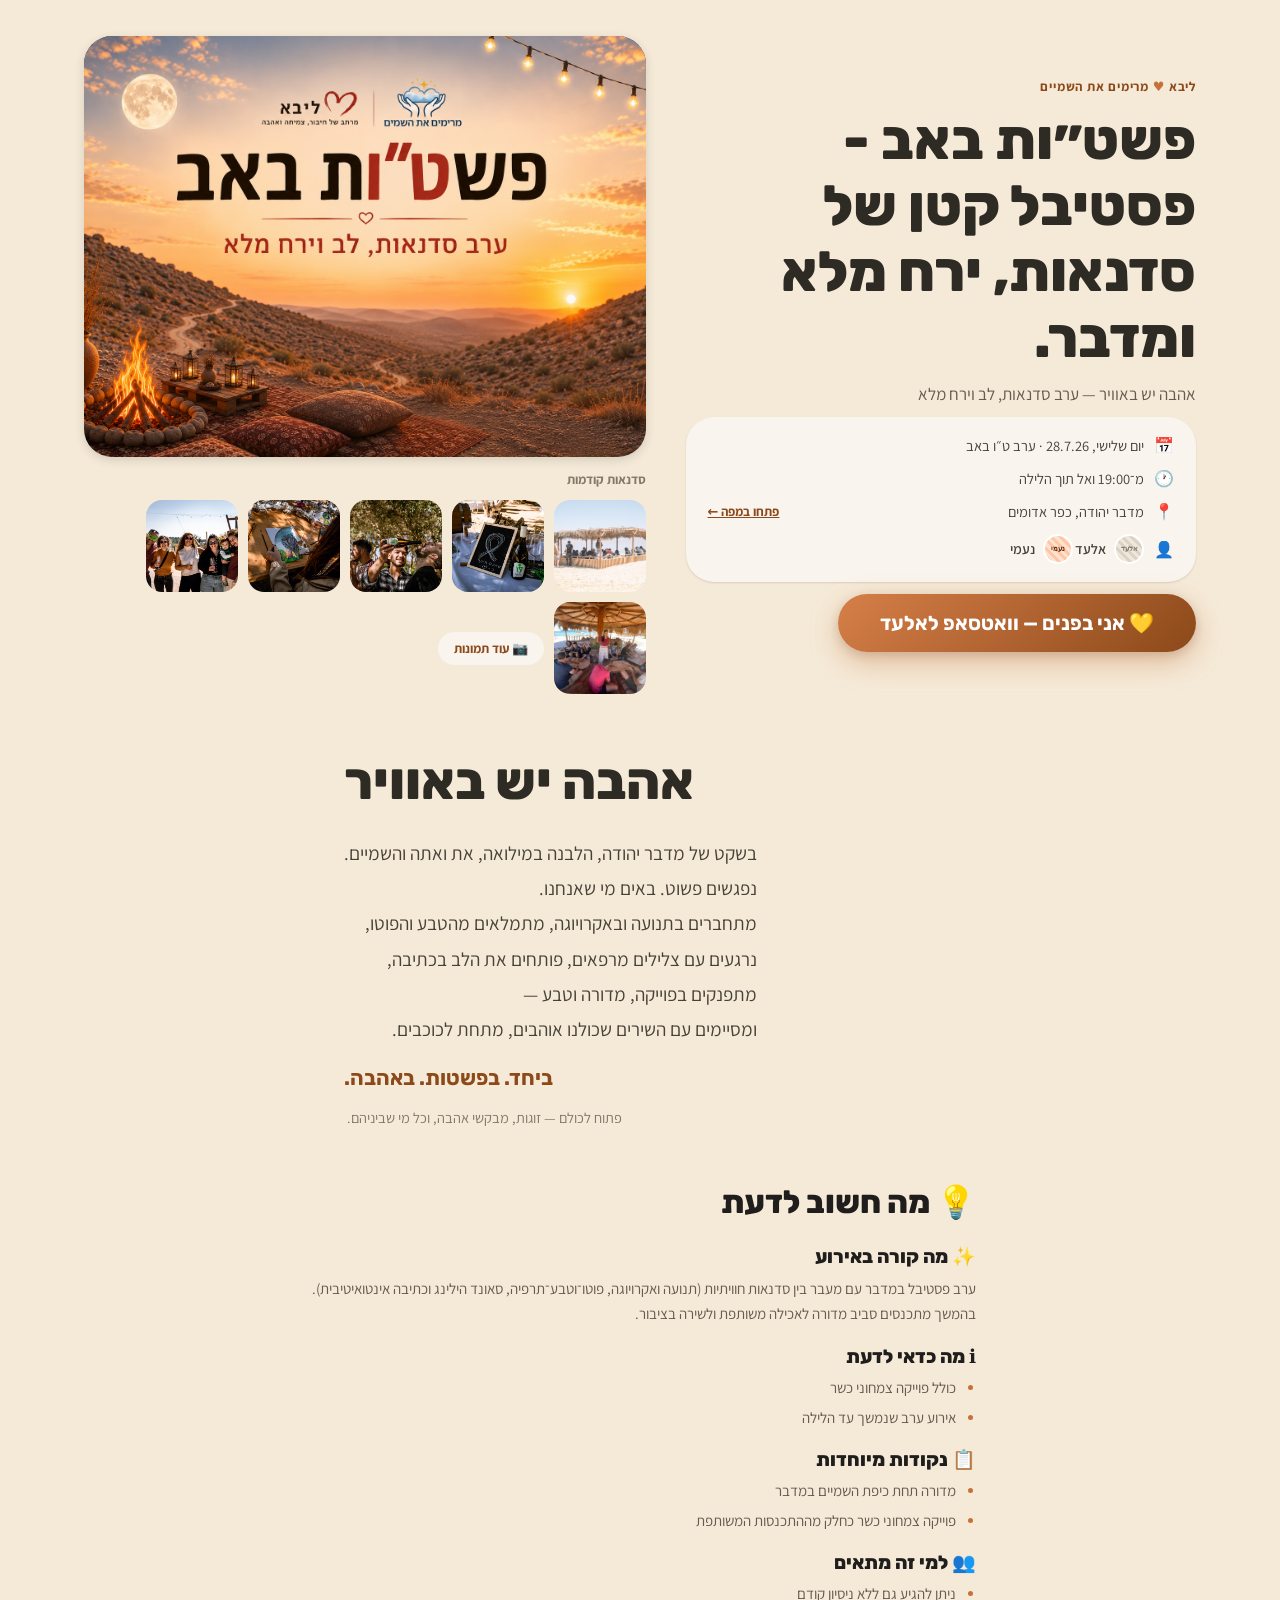
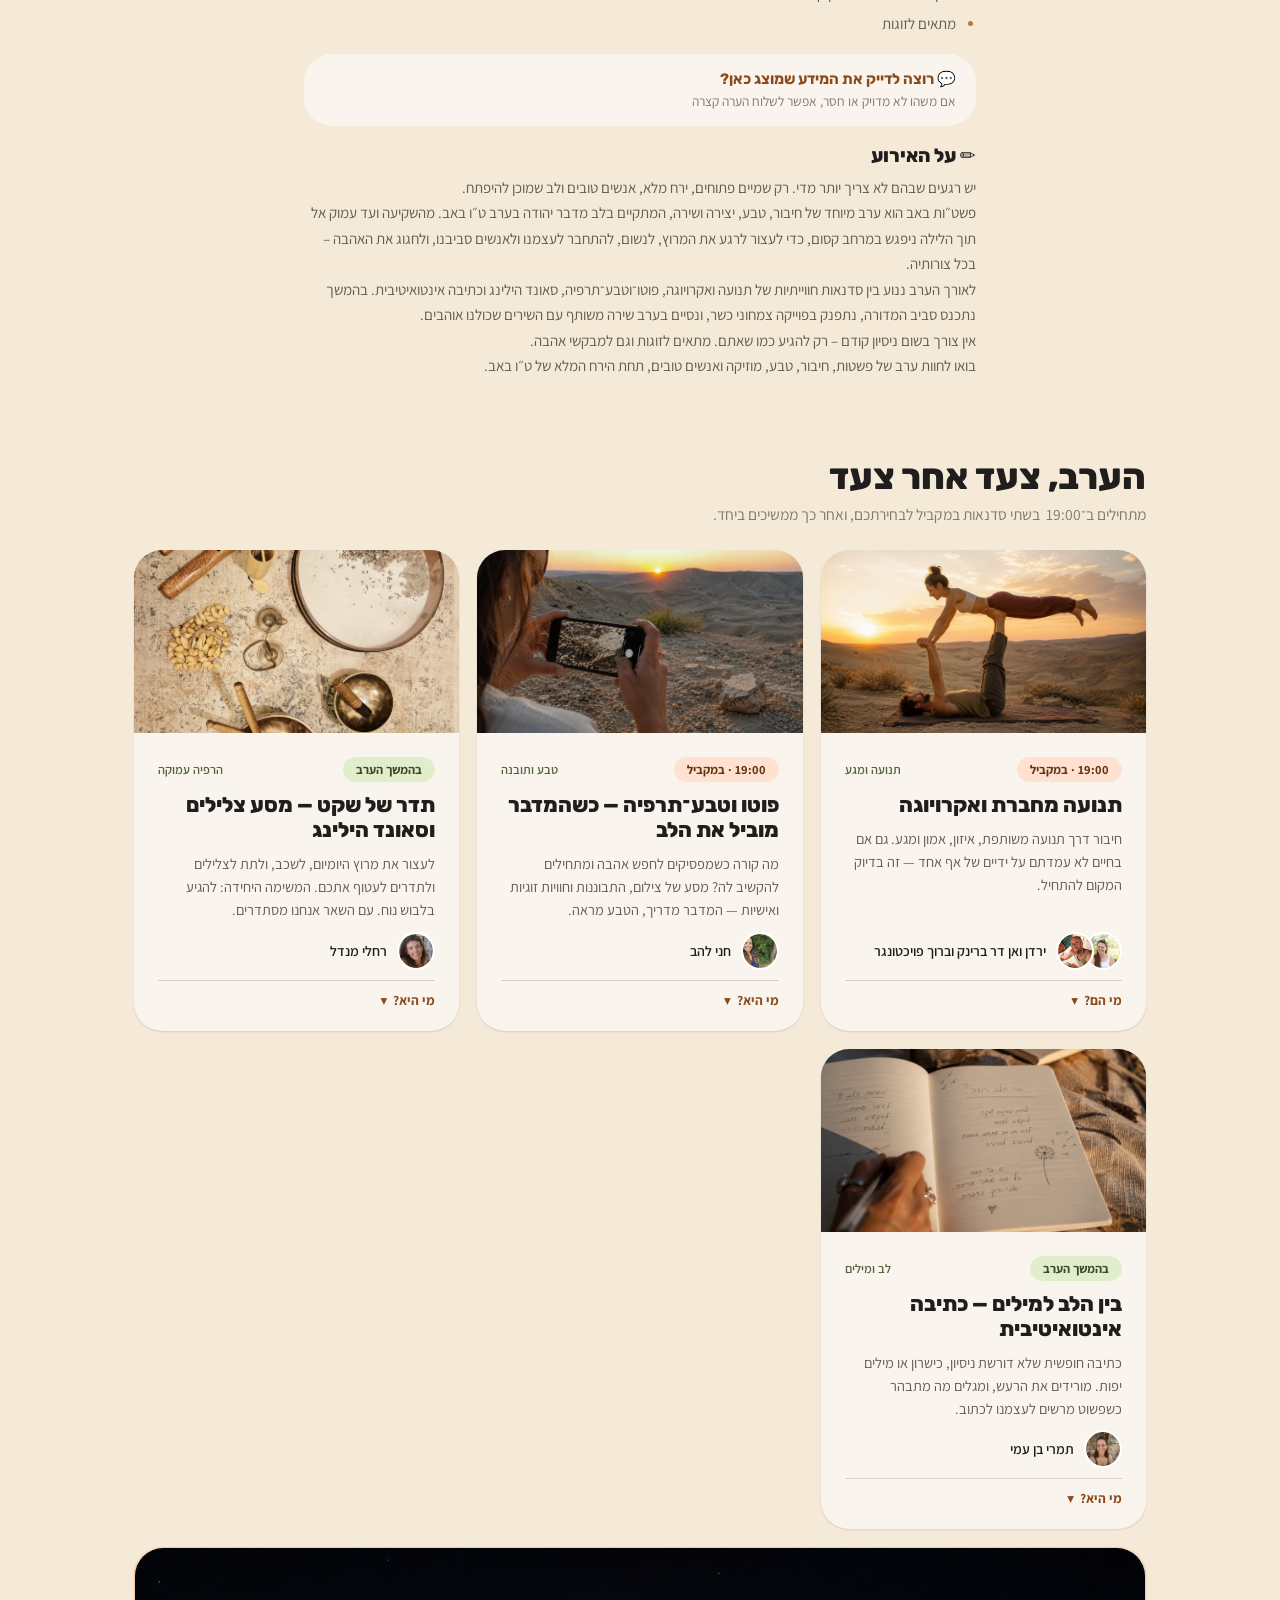
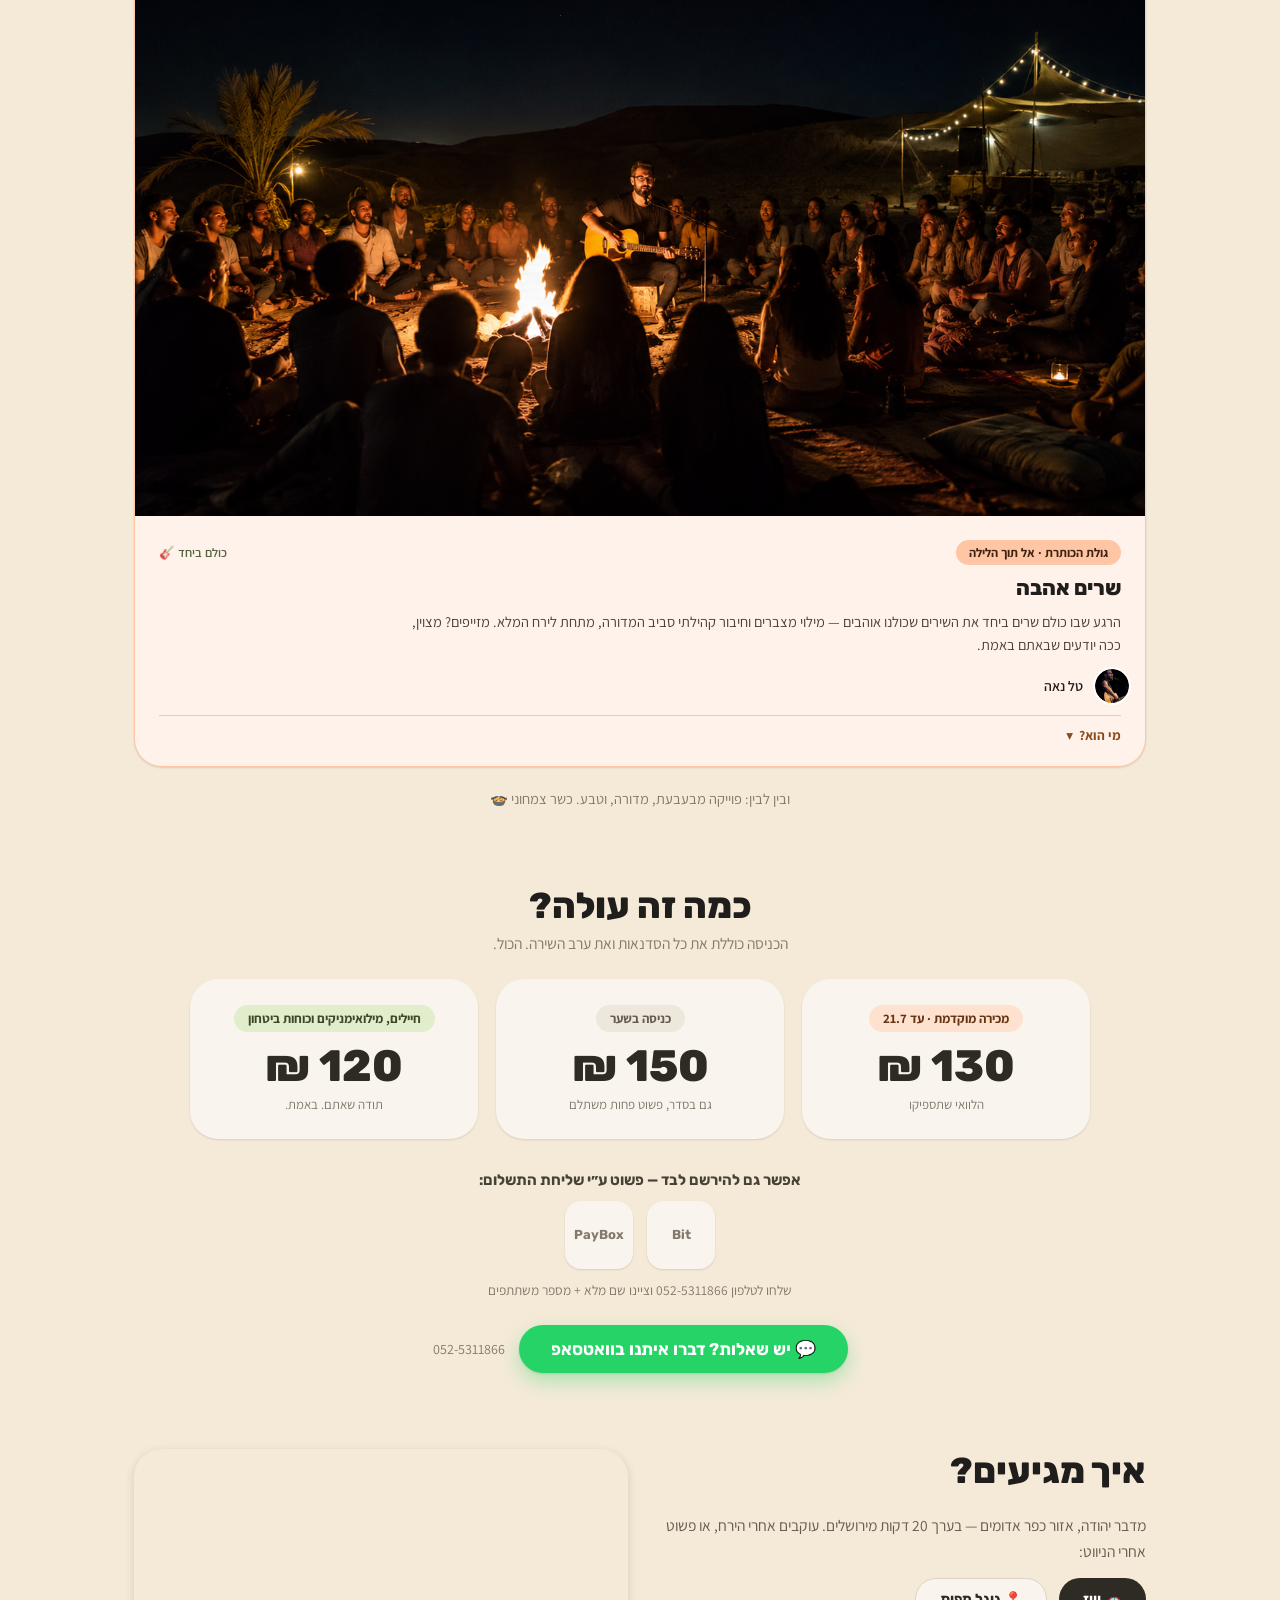
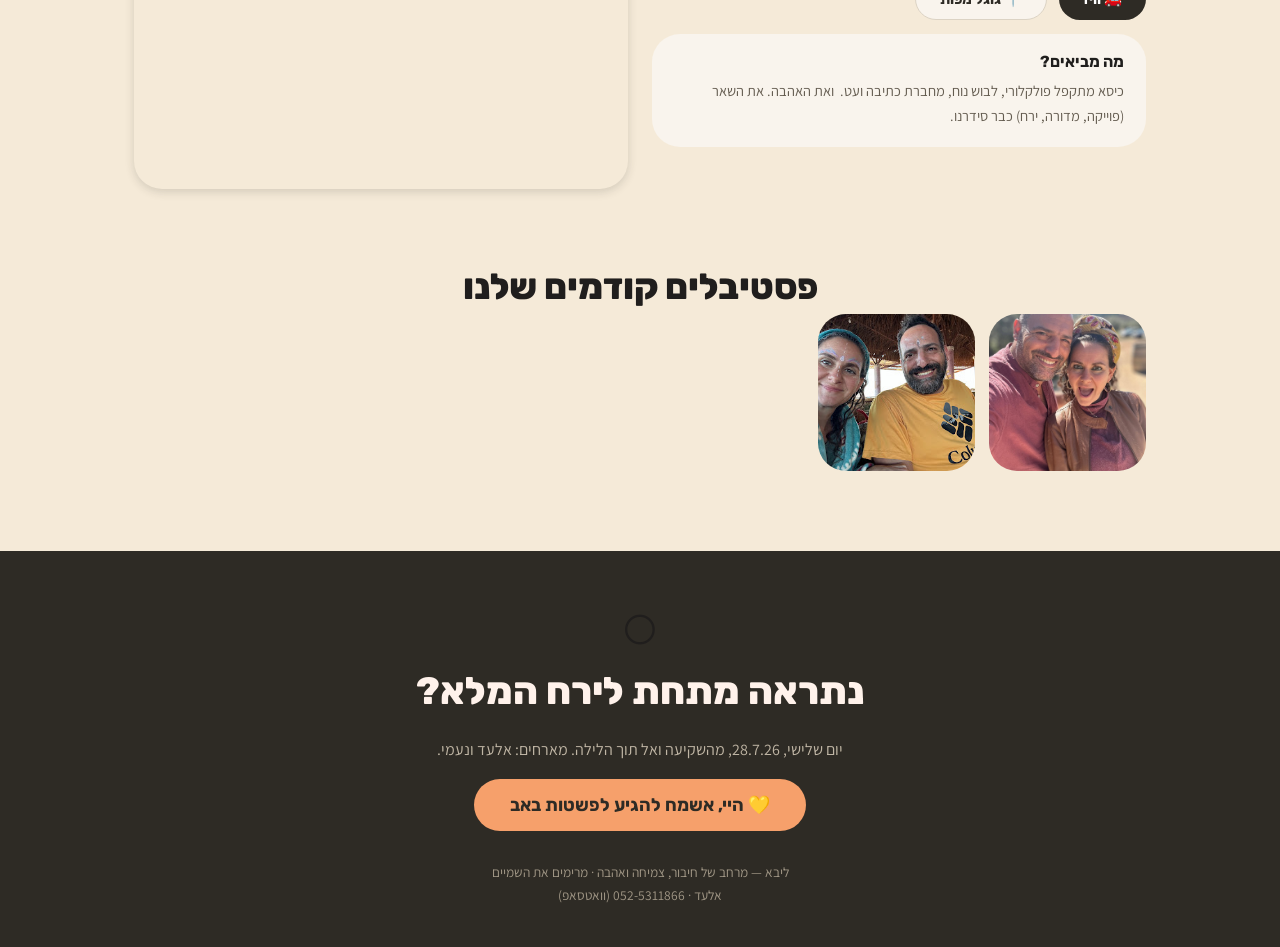
==== commit ad4560af: "Add Bit/PayBox self-serve payment option; repurpose CTA to WhatsApp support Below the price cards: B" ====
--- a/index.html
+++ b/index.html
@@ -228,9 +228,18 @@
       <div class="price-note" data-key="price3-note">תודה שאתם. באמת.</div>
     </div>
   </div>
+  <div class="payment-methods">
+    <p class="payment-methods-text" data-key="payment-methods-text">אפשר גם להירשם לבד — פשוט ע״י שליחת התשלום:</p>
+    <div class="payment-icons">
+      <div class="payment-icon" data-img-key="bit-icon"><img alt="Bit"><span class="payment-icon-fallback">Bit</span></div>
+      <div class="payment-icon" data-img-key="paybox-icon"><img alt="PayBox"><span class="payment-icon-fallback">PayBox</span></div>
+    </div>
+    <p class="payment-methods-note" data-key="payment-methods-note">שלחו לטלפון 052-5311866 וציינו שם מלא + מספר משתתפים</p>
+  </div>
+
   <div class="cta-row">
-    <a class="btn btn-cta" href="https://wa.me/972525311866?text=%D7%94%D7%99%D7%99%2C%20%D7%90%D7%A9%D7%9E%D7%97%20%D7%9C%D7%94%D7%92%D7%99%D7%A2%20%D7%9C%D7%A4%D7%A9%D7%98%D7%95%D7%AA%20%D7%91%D7%90%D7%91%20%F0%9F%92%9B" target="_blank" rel="noopener"><span data-key="pricing-cta">💛 שריינו לי מקום</span></a>
-    <span class="cta-note" data-key="pricing-cta-note">הרשמה אצל אלעד בוואטסאפ · 052-5311866</span>
+    <a class="btn btn-whatsapp" href="https://wa.me/972525311866?text=%D7%94%D7%99%D7%99%2C%20%D7%99%D7%A9%20%D7%9C%D7%99%20%D7%A9%D7%90%D7%9C%D7%94%20%D7%9C%D7%92%D7%91%D7%99%20%D7%A4%D7%A9%D7%98%D7%95%D7%AA%20%D7%91%D7%90%D7%91%20%F0%9F%92%9B" target="_blank" rel="noopener"><span data-key="pricing-cta">💬 יש שאלות? דברו איתנו בוואטסאפ</span></a>
+    <span class="cta-note" data-key="pricing-cta-note">052-5311866</span>
   </div>
 </div>
 
--- a/styles.css
+++ b/styles.css
@@ -245,6 +245,26 @@
   box-shadow: 0 10px 28px rgba(198,113,57,.4), var(--shadow-md);
 }
 .btn-cta:hover { background: linear-gradient(135deg, var(--color-accent-600), var(--color-accent-800)); color: #fff; }
+.btn-whatsapp {
+  background: #25d366; color: #fff; font-size: clamp(15px,2.2vw,17px); padding: 14px 32px;
+  box-shadow: 0 8px 20px rgba(37,211,102,.35), var(--shadow-sm);
+}
+.btn-whatsapp:hover { background: #1ebe5b; color: #fff; }
+
+/* ---- payment methods ---- */
+.payment-methods { display: flex; flex-direction: column; align-items: center; gap: 12px; margin-top: 32px; }
+.payment-methods-text { font-family: var(--font-heading); font-weight: 700; font-size: 15px; color: var(--color-neutral-800); margin: 0; }
+.payment-icons { display: flex; gap: 14px; align-items: center; }
+.payment-icon {
+  position: relative; width: 68px; height: 68px; border-radius: var(--radius-md); overflow: hidden;
+  background: var(--color-neutral-100); box-shadow: var(--shadow-sm);
+  display: flex; align-items: center; justify-content: center;
+  font-family: var(--font-heading); font-weight: 700; font-size: 13px; color: var(--color-neutral-600);
+}
+.payment-icon img { display: none; width: 100%; height: 100%; object-fit: contain; padding: 10px; }
+.payment-icon img[src]:not([src=""]) { display: block; }
+.payment-icon:has(img[src]:not([src=""])) .payment-icon-fallback { display: none; }
+.payment-methods-note { font-size: 13.5px; color: var(--color-neutral-600); margin: 0; }
 
 /* ---- directions ---- */
 .directions-grid { display: grid; grid-template-columns: repeat(auto-fit, minmax(300px,1fr)); gap: 24px; align-items: start; }
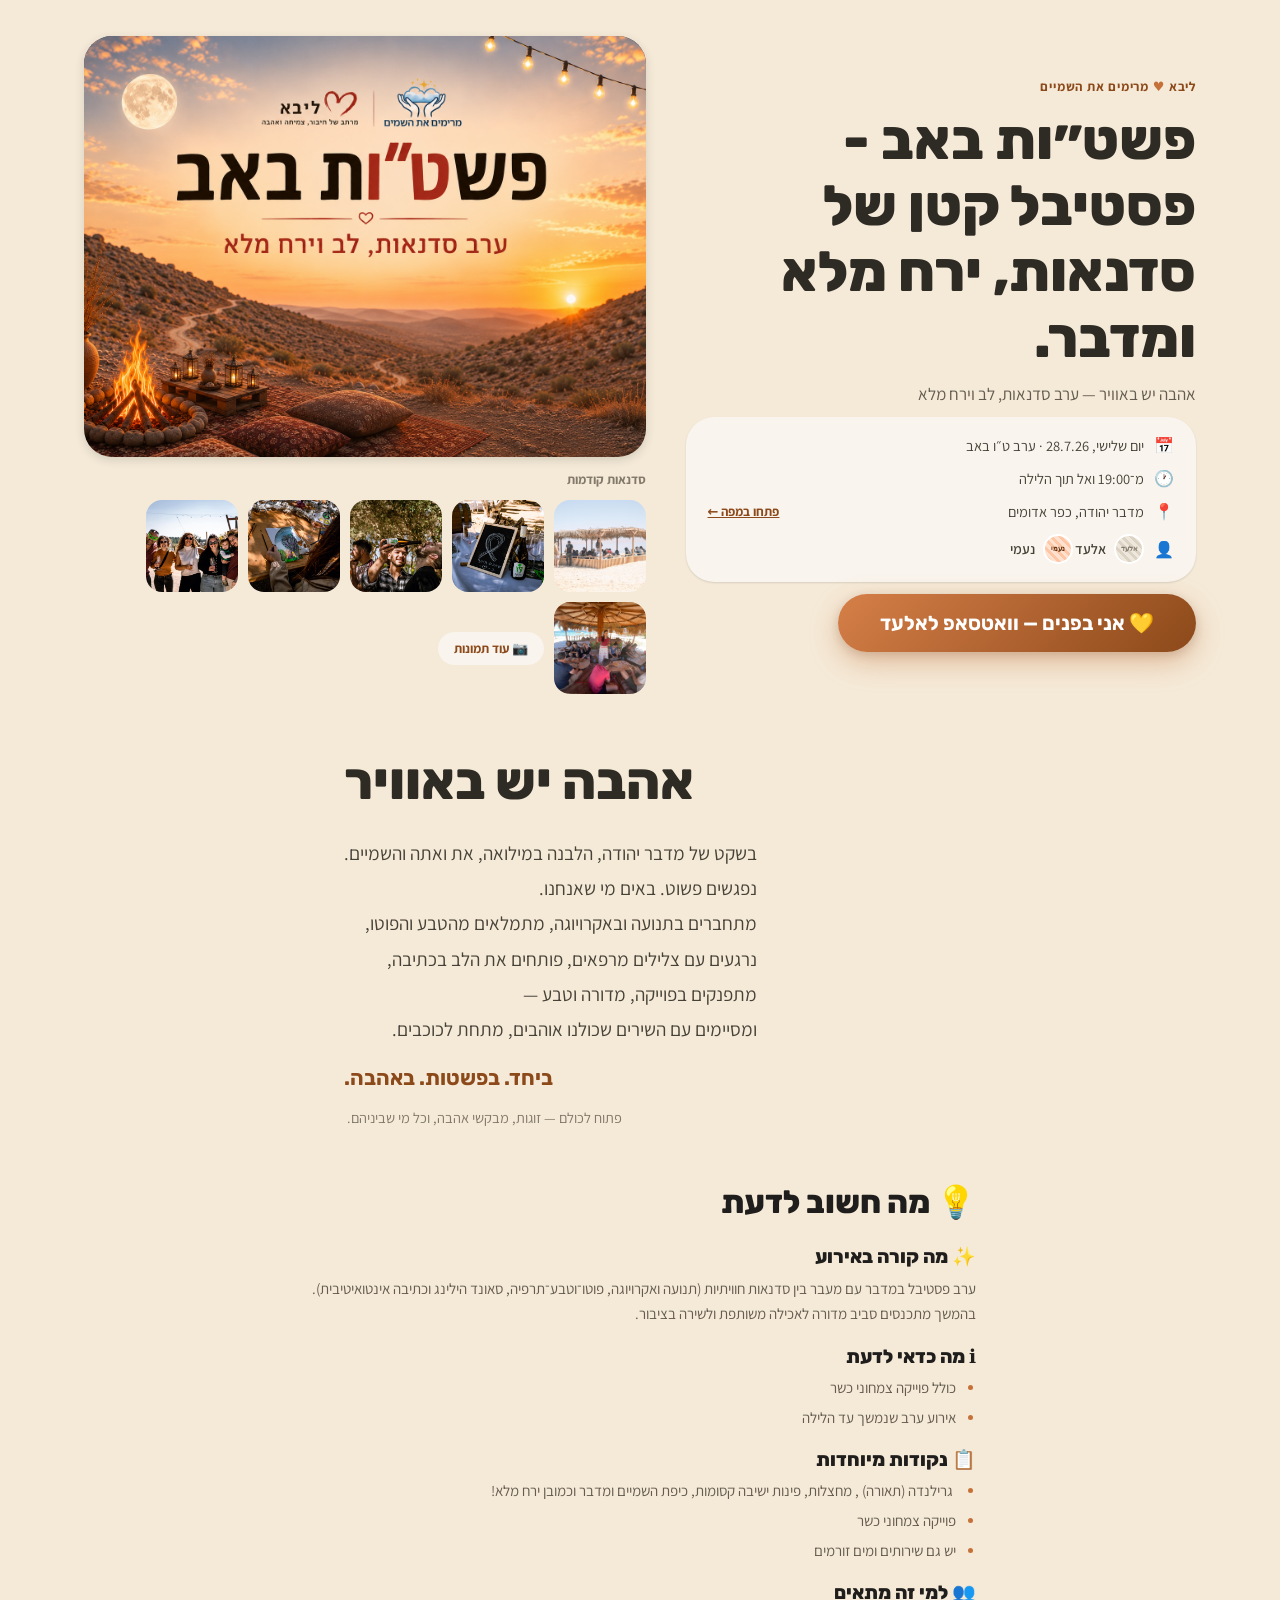
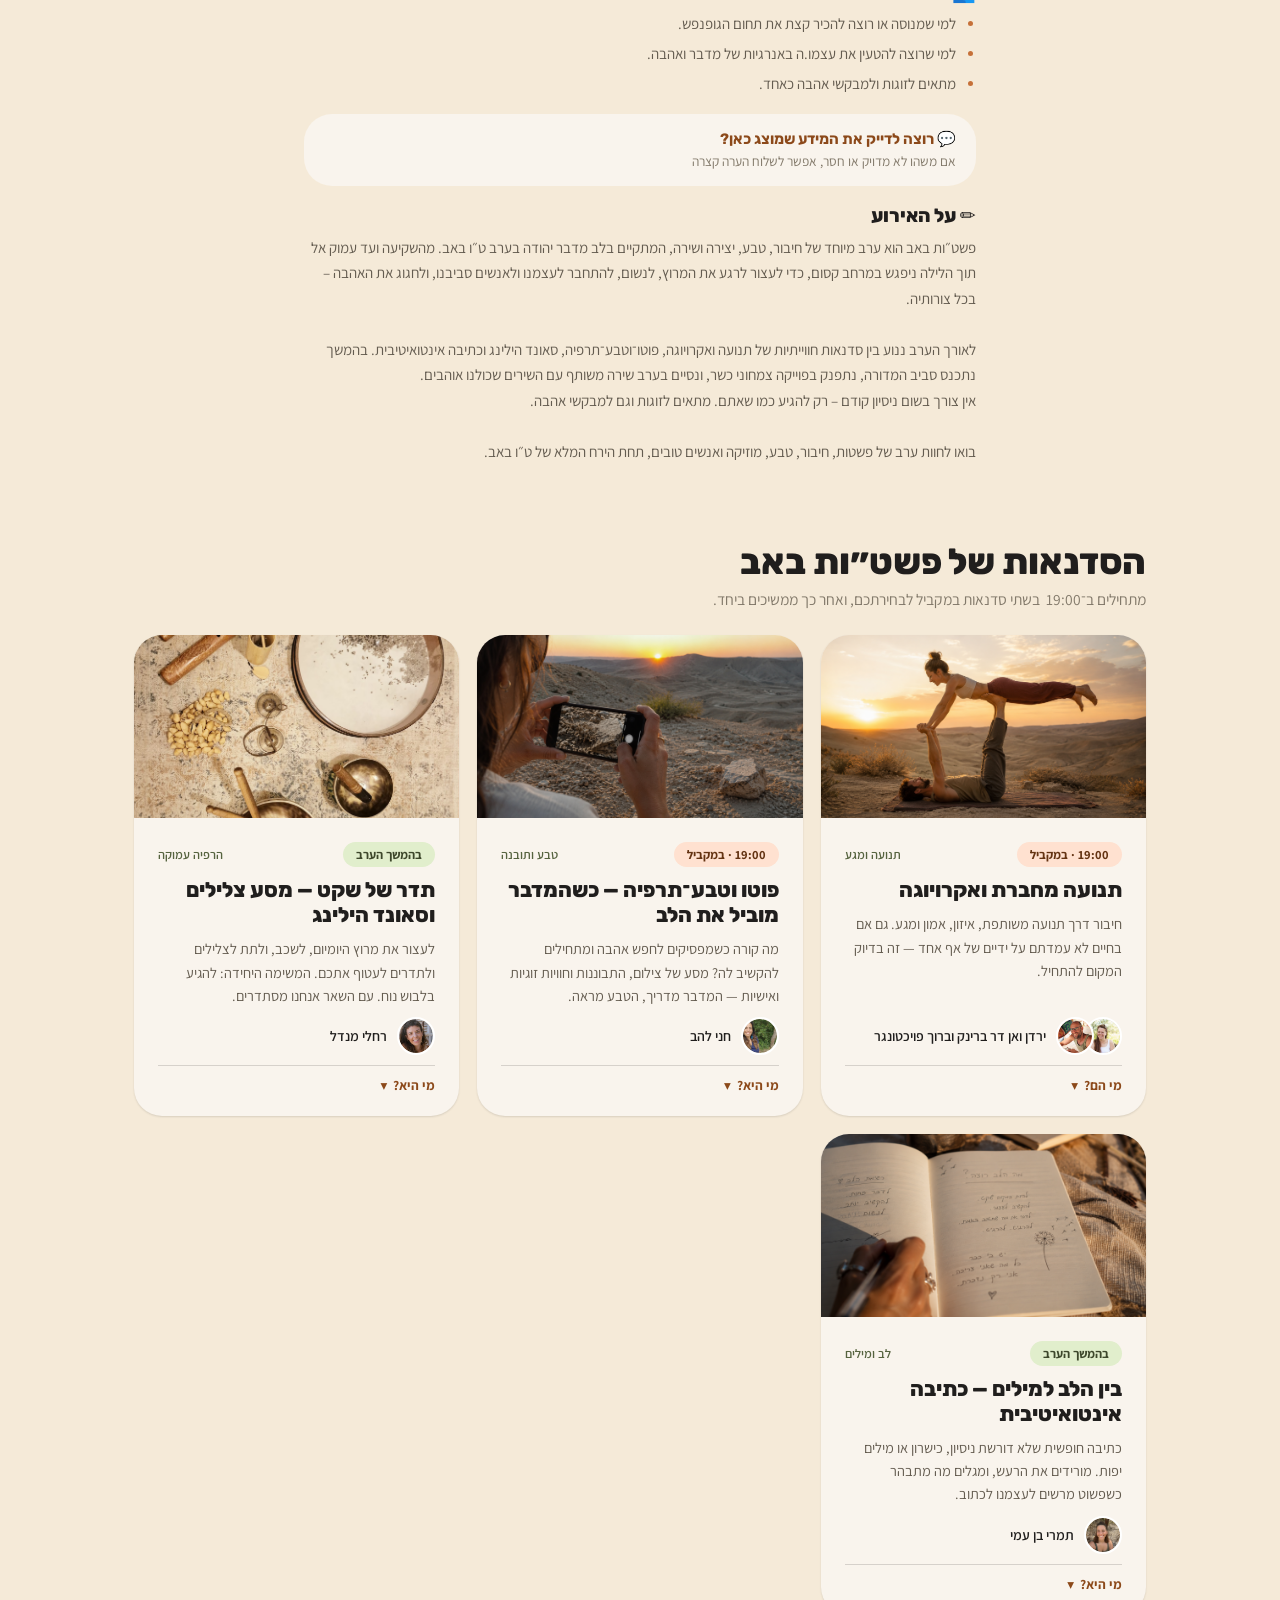
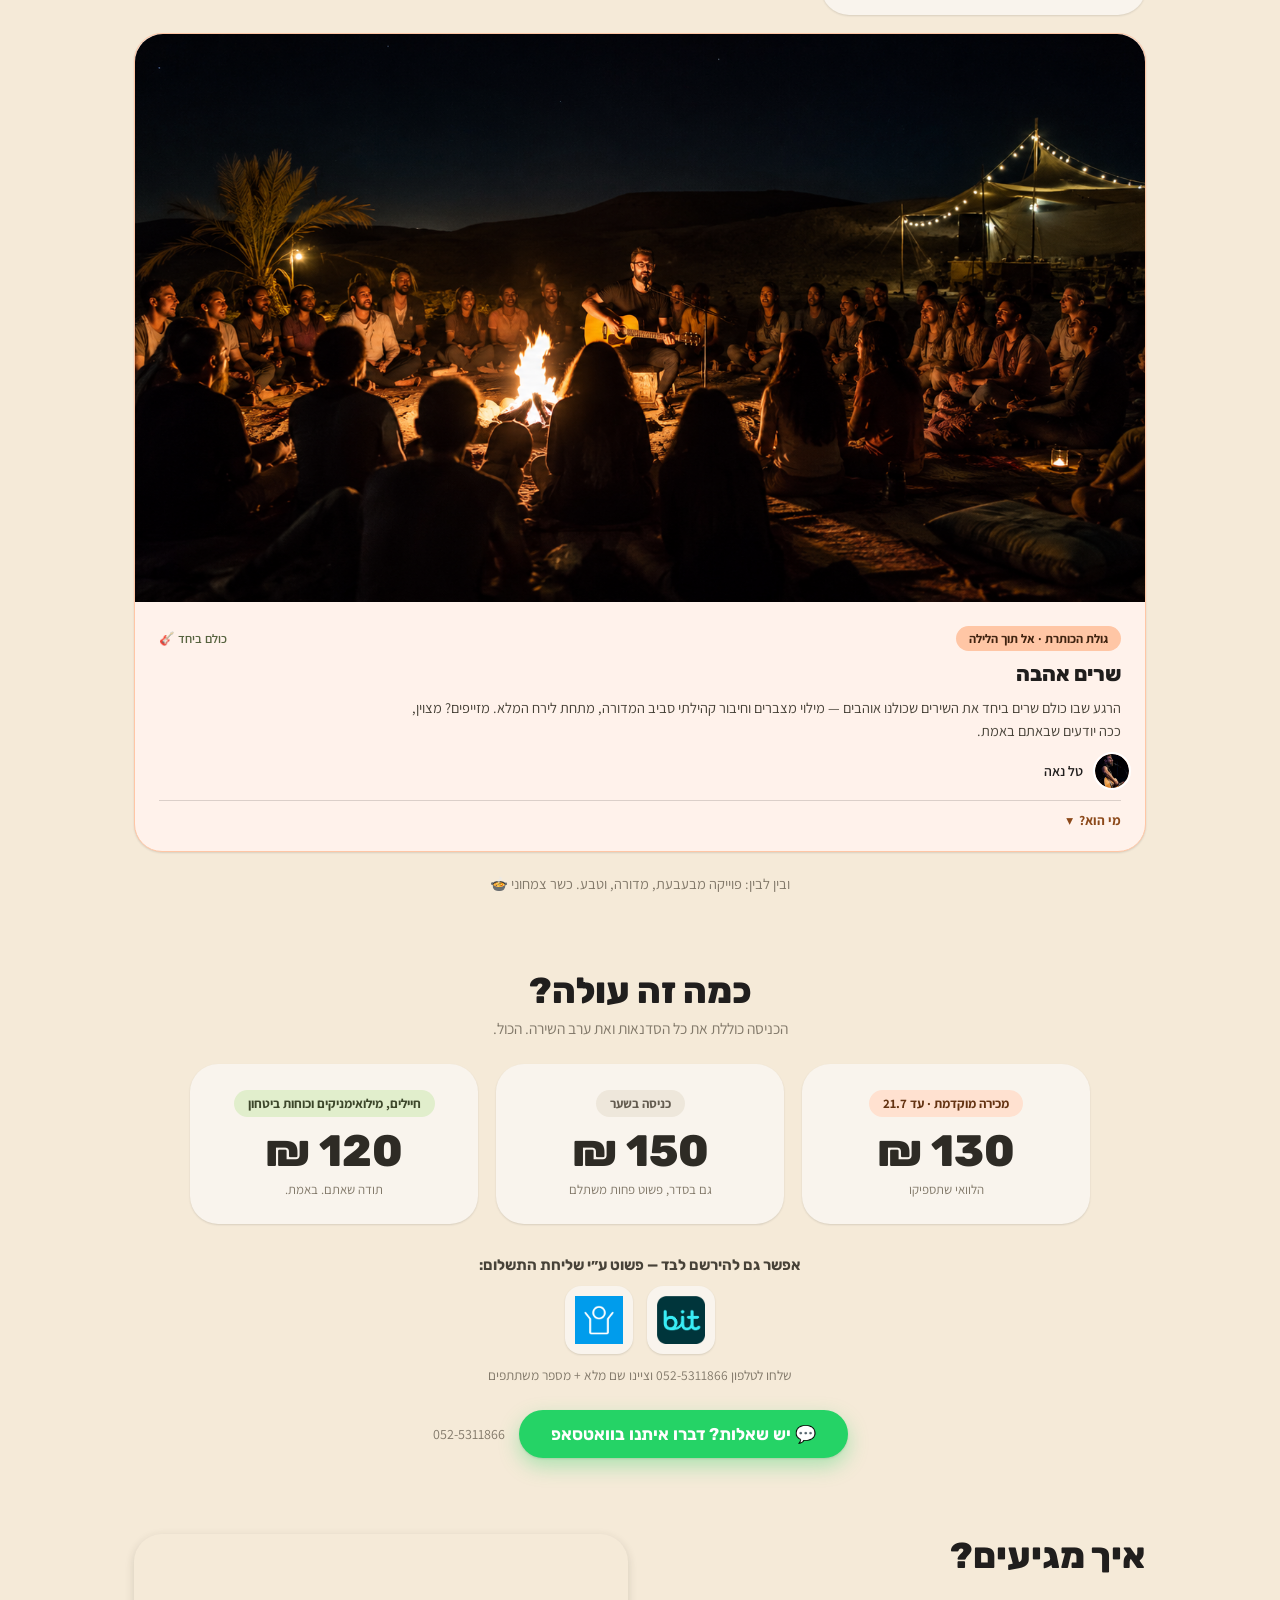
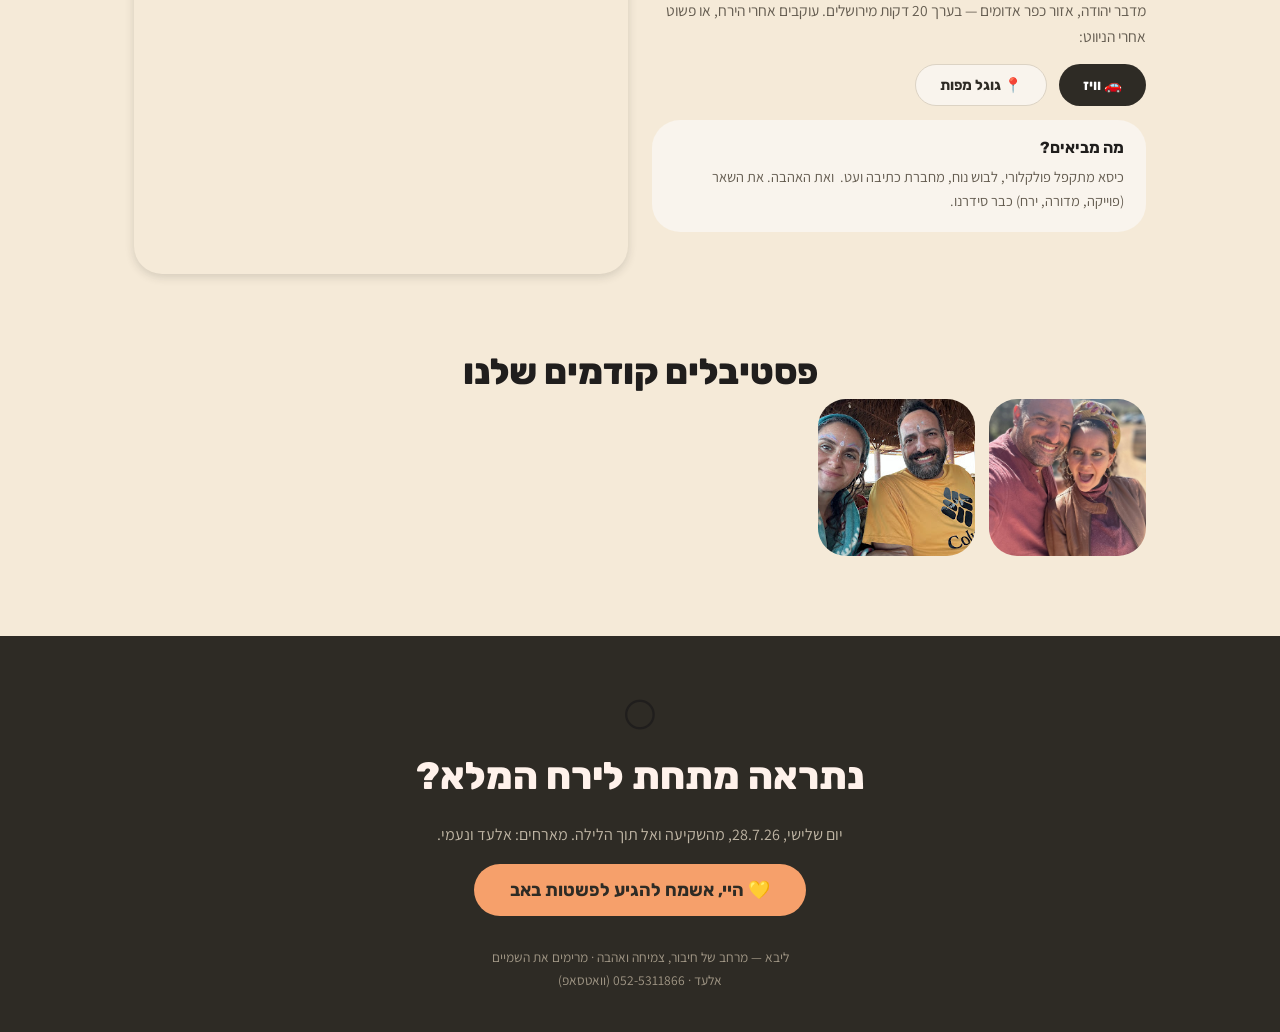
==== commit 29d535f0: "עדכון תוכן דרך פאנל האדמין" ====
--- a/index.html
+++ b/index.html
@@ -5,6 +5,16 @@
 <meta name="viewport" content="width=device-width, initial-scale=1">
 <title>פשט״ות באב — ערב סדנאות, לב וירח מלא</title>
 <meta name="description" content="יום שלישי 28.7.26, ערב ט״ו באב, מדבר יהודה — ערב של סדנאות חיבור, טבע ושירה מתחת לירח המלא.">
+<meta property="og:type" content="website">
+<meta property="og:url" content="https://eladadler.github.io/pashtut-baav/">
+<meta property="og:title" content="פשט״ות באב — ערב סדנאות, לב וירח מלא">
+<meta property="og:description" content="יום שלישי 28.7.26, ערב ט״ו באב, מדבר יהודה — ערב של סדנאות חיבור, טבע ושירה מתחת לירח המלא.">
+<meta property="og:image" content="https://eladadler.github.io/pashtut-baav/assets/uploads/og-image.jpg?v=2">
+<meta property="og:image:width" content="1200">
+<meta property="og:image:height" content="630">
+<meta property="og:image:type" content="image/jpeg">
+<meta name="twitter:card" content="summary_large_image">
+<meta name="twitter:image" content="https://eladadler.github.io/pashtut-baav/assets/uploads/og-image.jpg?v=2">
 <link rel="preconnect" href="https://fonts.googleapis.com">
 <link rel="preconnect" href="https://fonts.gstatic.com" crossorigin>
 <link href="https://fonts.googleapis.com/css2?family=Rubik:wght@400;500;700;800;900&family=Assistant:wght@300;400;600;700&display=swap" rel="stylesheet">
--- a/styles.css
+++ b/styles.css
@@ -38,6 +38,10 @@
 
   --font-heading: "Rubik", system-ui, sans-serif;
   --font-body: "Assistant", system-ui, sans-serif;
+  --font-heading-weight: 800;
+  --font-body-weight: 400;
+  --heading-scale: 1;
+  --body-scale: 1;
 
   --radius-sm: 8px;
   --radius-md: 16px;
@@ -55,9 +59,10 @@
   background: var(--color-bg);
   color: var(--color-text);
   font-family: var(--font-body);
+  font-weight: var(--font-body-weight);
   overflow-x: hidden;
 }
-h1, h2, h3 { font-family: var(--font-heading); font-weight: 800; margin: 0; }
+h1, h2, h3 { font-family: var(--font-heading); font-weight: var(--font-heading-weight); margin: 0; }
 a { color: var(--color-accent-700); }
 a:hover { color: var(--color-accent-800); }
 summary { list-style: none; cursor: pointer; }
@@ -99,14 +104,14 @@
 .hero2-info { display: flex; flex-direction: column; gap: 12px; align-items: flex-start; }
 .hero-org { font-size: 13px; letter-spacing: .06em; color: var(--color-accent-700); font-weight: 700; }
 .hero-org .heart { color: var(--color-accent); }
-.hero-title { font-size: clamp(36px, 5.5vw, 56px); color: var(--color-neutral-900); }
-.hero-sub { font-size: clamp(15px, 2vw, 17px); color: var(--color-neutral-700); margin: 0; }
+.hero-title { font-size: calc(clamp(36px, 5.5vw, 56px) * var(--heading-scale)); color: var(--color-neutral-900); }
+.hero-sub { font-size: calc(clamp(15px, 2vw, 17px) * var(--body-scale)); color: var(--color-neutral-700); margin: 0; }
 
 .event-card {
   width: 100%; background: var(--color-neutral-100); border-radius: var(--radius-lg);
   padding: 18px 22px; display: flex; flex-direction: column; gap: 12px; box-shadow: var(--shadow-sm);
 }
-.event-row { display: flex; align-items: center; gap: 10px; font-size: 14.5px; color: var(--color-neutral-800); flex-wrap: wrap; }
+.event-row { display: flex; align-items: center; gap: 10px; font-size: calc(14.5px * var(--body-scale)); color: var(--color-neutral-800); flex-wrap: wrap; }
 .event-icon { font-size: 16px; flex: none; }
 .event-map-link { font-size: 13px; font-weight: 700; margin-inline-start: auto; }
 .event-hosts-row .event-hosts { display: flex; align-items: center; gap: 8px; flex-wrap: wrap; font-size: 14px; font-weight: 600; }
@@ -140,25 +145,25 @@
 .section-mid { max-width: 640px; margin: 56px auto 0; padding: 0 24px; text-align: center; display: flex; flex-direction: column; gap: 18px; }
 .section-wide { max-width: 1060px; margin: 76px auto 0; padding: 0 24px; }
 .center { text-align: center; }
-.section-lead { color: var(--color-neutral-600); margin: 6px 0 26px; font-size: 15.5px; }
-.section-footnote { text-align: center; color: var(--color-neutral-600); font-size: 14.5px; margin: 22px 0 0; }
-h2 { font-size: clamp(26px, 4vw, 36px); margin: 0 0 6px; }
+.section-lead { color: var(--color-neutral-600); margin: 6px 0 26px; font-size: calc(15.5px * var(--body-scale)); }
+.section-footnote { text-align: center; color: var(--color-neutral-600); font-size: calc(14.5px * var(--body-scale)); margin: 22px 0 0; }
+h2 { font-size: calc(clamp(26px, 4vw, 36px) * var(--heading-scale)); margin: 0 0 6px; }
 
 /* ---- intro ---- */
 .intro { text-align: right; align-items: flex-end; }
-.intro-h1 { font-size: clamp(34px,6vw,52px); color: var(--color-neutral-900); }
-.intro-text { font-size: clamp(16px,2.4vw,19px); line-height: 1.85; margin: 0; color: var(--color-neutral-800); }
-.intro-motto { font-family: var(--font-heading); font-weight: 700; font-size: clamp(17px,2.6vw,21px); color: var(--color-accent-700); margin: 0; }
-.intro-note { font-size: 14.5px; color: var(--color-neutral-600); margin: 0; }
+.intro-h1 { font-size: calc(clamp(34px,6vw,52px) * var(--heading-scale)); color: var(--color-neutral-900); }
+.intro-text { font-size: calc(clamp(16px,2.4vw,19px) * var(--body-scale)); line-height: 1.85; margin: 0; color: var(--color-neutral-800); }
+.intro-motto { font-family: var(--font-heading); font-weight: 700; font-size: calc(clamp(17px,2.6vw,21px) * var(--heading-scale)); color: var(--color-accent-700); margin: 0; }
+.intro-note { font-size: calc(14.5px * var(--body-scale)); color: var(--color-neutral-600); margin: 0; }
 
 /* ---- info section ---- */
 .info-section { text-align: right; align-items: stretch; max-width: 720px; }
-.info-section > h2 { font-size: clamp(24px,3.6vw,32px); }
+.info-section > h2 { font-size: calc(clamp(24px,3.6vw,32px) * var(--heading-scale)); }
 .info-block { display: flex; flex-direction: column; gap: 8px; }
-.info-block h3 { font-size: 19px; }
-.info-block p { font-size: 15px; line-height: 1.7; color: var(--color-neutral-700); margin: 0; }
+.info-block h3 { font-size: calc(19px * var(--heading-scale)); }
+.info-block p { font-size: calc(15px * var(--body-scale)); line-height: 1.7; color: var(--color-neutral-700); margin: 0; }
 .info-block ul { margin: 0; padding-inline-start: 20px; display: flex; flex-direction: column; gap: 6px; list-style: disc; }
-.info-block ul li { font-size: 15px; line-height: 1.6; color: var(--color-neutral-700); }
+.info-block ul li { font-size: calc(15px * var(--body-scale)); line-height: 1.6; color: var(--color-neutral-700); }
 .info-block ul::marker, .info-block li::marker { color: var(--color-accent); }
 .info-feedback {
   display: flex; flex-direction: column; gap: 4px; text-decoration: none;
@@ -175,19 +180,19 @@
   box-shadow: var(--shadow-sm); display: flex; flex-direction: column; gap: 10px;
 }
 .w-card-feature { grid-column: 1/-1; background: var(--color-accent-100); border: 1px solid var(--color-accent-300); }
-.w-card-feature h3 { font-size: 23px; }
+.w-card-feature h3 { font-size: calc(23px * var(--heading-scale)); }
 .w-card-feature .w-desc { color: var(--color-neutral-800); max-width: 720px; }
 .w-top { display: flex; justify-content: space-between; align-items: center; gap: 8px; flex-wrap: wrap; }
 .w-kind { font-size: 12.5px; color: var(--color-accent-2-700); font-weight: 600; }
-.w-card h3 { font-size: 21px; }
-.w-desc { font-size: 14.5px; line-height: 1.6; color: var(--color-neutral-700); margin: 0; }
+.w-card h3 { font-size: calc(21px * var(--heading-scale)); }
+.w-desc { font-size: calc(14.5px * var(--body-scale)); line-height: 1.6; color: var(--color-neutral-700); margin: 0; }
 .tag { border-radius: 999px; padding: 4px 13px; font-size: 12.5px; font-weight: 700; }
 .tag-accent { background: var(--color-accent-200); color: var(--color-accent-800); }
 .tag-accent-2 { background: var(--color-accent-2-200); color: var(--color-accent-2-800); }
 .tag-neutral { background: var(--color-neutral-200); color: var(--color-neutral-700); }
 .tag-feature { background: var(--color-accent-300); color: var(--color-accent-900); }
 .w-hosts { display: flex; align-items: center; gap: 10px; margin-top: auto; }
-.w-names { font-size: 14px; font-weight: 600; }
+.w-names { font-size: calc(14px * var(--body-scale)); font-weight: 600; }
 .avatars { display: flex; }
 .avatar {
   position: relative; overflow: hidden;
@@ -224,7 +229,7 @@
 .gallery-item img { width: 100%; height: 100%; object-fit: cover; display: block; }
 details { border-top: 1px solid var(--color-divider); padding-top: 10px; }
 details summary { font-size: 13.5px; font-weight: 700; color: var(--color-accent-700); display: flex; align-items: center; gap: 6px; }
-details p { font-size: 13.5px; line-height: 1.65; color: var(--color-neutral-700); margin: 10px 0 0; }
+details p { font-size: calc(13.5px * var(--body-scale)); line-height: 1.65; color: var(--color-neutral-700); margin: 10px 0 0; }
 .w-card-feature details p { color: var(--color-neutral-800); }
 .w-links { font-size: 13px !important; margin-top: 8px !important; }
 
@@ -235,8 +240,8 @@
   display: flex; flex-direction: column; align-items: center; gap: 8px; background: var(--color-neutral-100);
 }
 .price-badge { border-radius: 999px; padding: 5px 14px; font-size: 13px; font-weight: 700; }
-.price-num { font-family: var(--font-heading); font-weight: 800; font-size: 44px; line-height: 1; color: var(--color-neutral-900); margin-top: 4px; }
-.price-note { font-size: 13px; color: var(--color-neutral-600); }
+.price-num { font-family: var(--font-heading); font-weight: 800; font-size: calc(44px * var(--heading-scale)); line-height: 1; color: var(--color-neutral-900); margin-top: 4px; }
+.price-note { font-size: calc(13px * var(--body-scale)); color: var(--color-neutral-600); }
 .cta-row { display: flex; justify-content: center; gap: 14px; align-items: center; flex-wrap: wrap; margin-top: 26px; }
 .cta-note { font-size: 14px; color: var(--color-neutral-600); }
 .btn-cta {
@@ -269,11 +274,11 @@
 /* ---- directions ---- */
 .directions-grid { display: grid; grid-template-columns: repeat(auto-fit, minmax(300px,1fr)); gap: 24px; align-items: start; }
 .directions-col { display: flex; flex-direction: column; gap: 14px; }
-.directions-text { font-size: 15.5px; line-height: 1.7; color: var(--color-neutral-700); margin: 0; }
+.directions-text { font-size: calc(15.5px * var(--body-scale)); line-height: 1.7; color: var(--color-neutral-700); margin: 0; }
 .link-row { display: flex; gap: 12px; flex-wrap: wrap; }
 .bring-card { background: var(--color-neutral-100); border-radius: var(--radius-lg); padding: 18px 22px; display: flex; flex-direction: column; gap: 8px; }
 .bring-title { font-family: var(--font-heading); font-weight: 700; font-size: 16px; }
-.bring-body { font-size: 14.5px; line-height: 1.7; color: var(--color-neutral-700); }
+.bring-body { font-size: calc(14.5px * var(--body-scale)); line-height: 1.7; color: var(--color-neutral-700); }
 .map-col { border-radius: var(--radius-lg); overflow: hidden; box-shadow: var(--shadow-md); min-height: 300px; }
 .map-col iframe { width: 100%; height: 340px; border: 0; display: block; }
 
@@ -281,8 +286,8 @@
 .footer-cta { margin: 80px 0 0; background: var(--color-neutral-900); padding: 56px 24px 40px; }
 .footer-inner { max-width: 640px; margin: 0 auto; text-align: center; display: flex; flex-direction: column; gap: 16px; }
 .footer-moon { font-size: 34px; }
-.footer-cta h2 { font-size: clamp(26px,4.5vw,38px); color: var(--color-accent-100); }
-.footer-cta p { font-size: 16px; line-height: 1.7; color: var(--color-neutral-400); margin: 0; }
+.footer-cta h2 { font-size: calc(clamp(26px,4.5vw,38px) * var(--heading-scale)); color: var(--color-accent-100); }
+.footer-cta p { font-size: calc(16px * var(--body-scale)); line-height: 1.7; color: var(--color-neutral-400); margin: 0; }
 .footer-cta .btn-footer { align-self: center; }
 .footer-fine { font-size: 13.5px !important; color: var(--color-neutral-500) !important; margin: 14px 0 0 !important; }
 
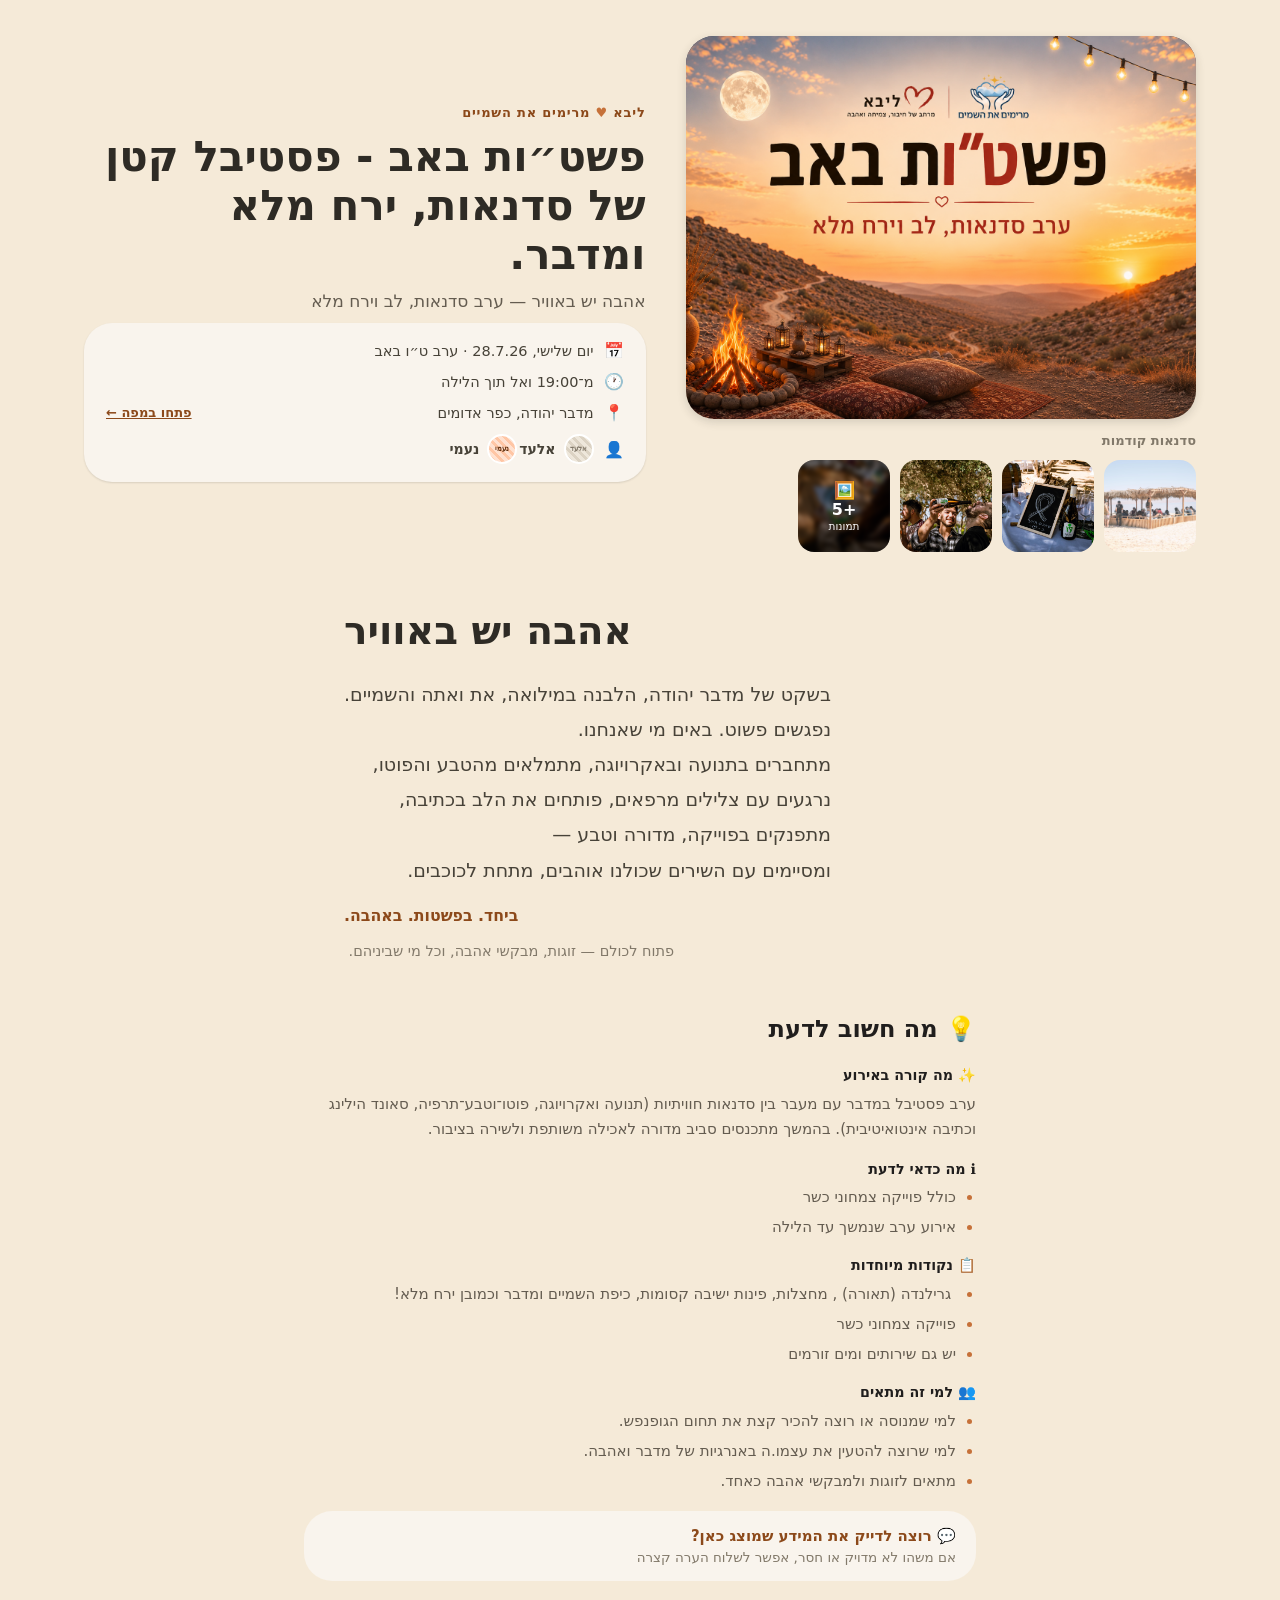
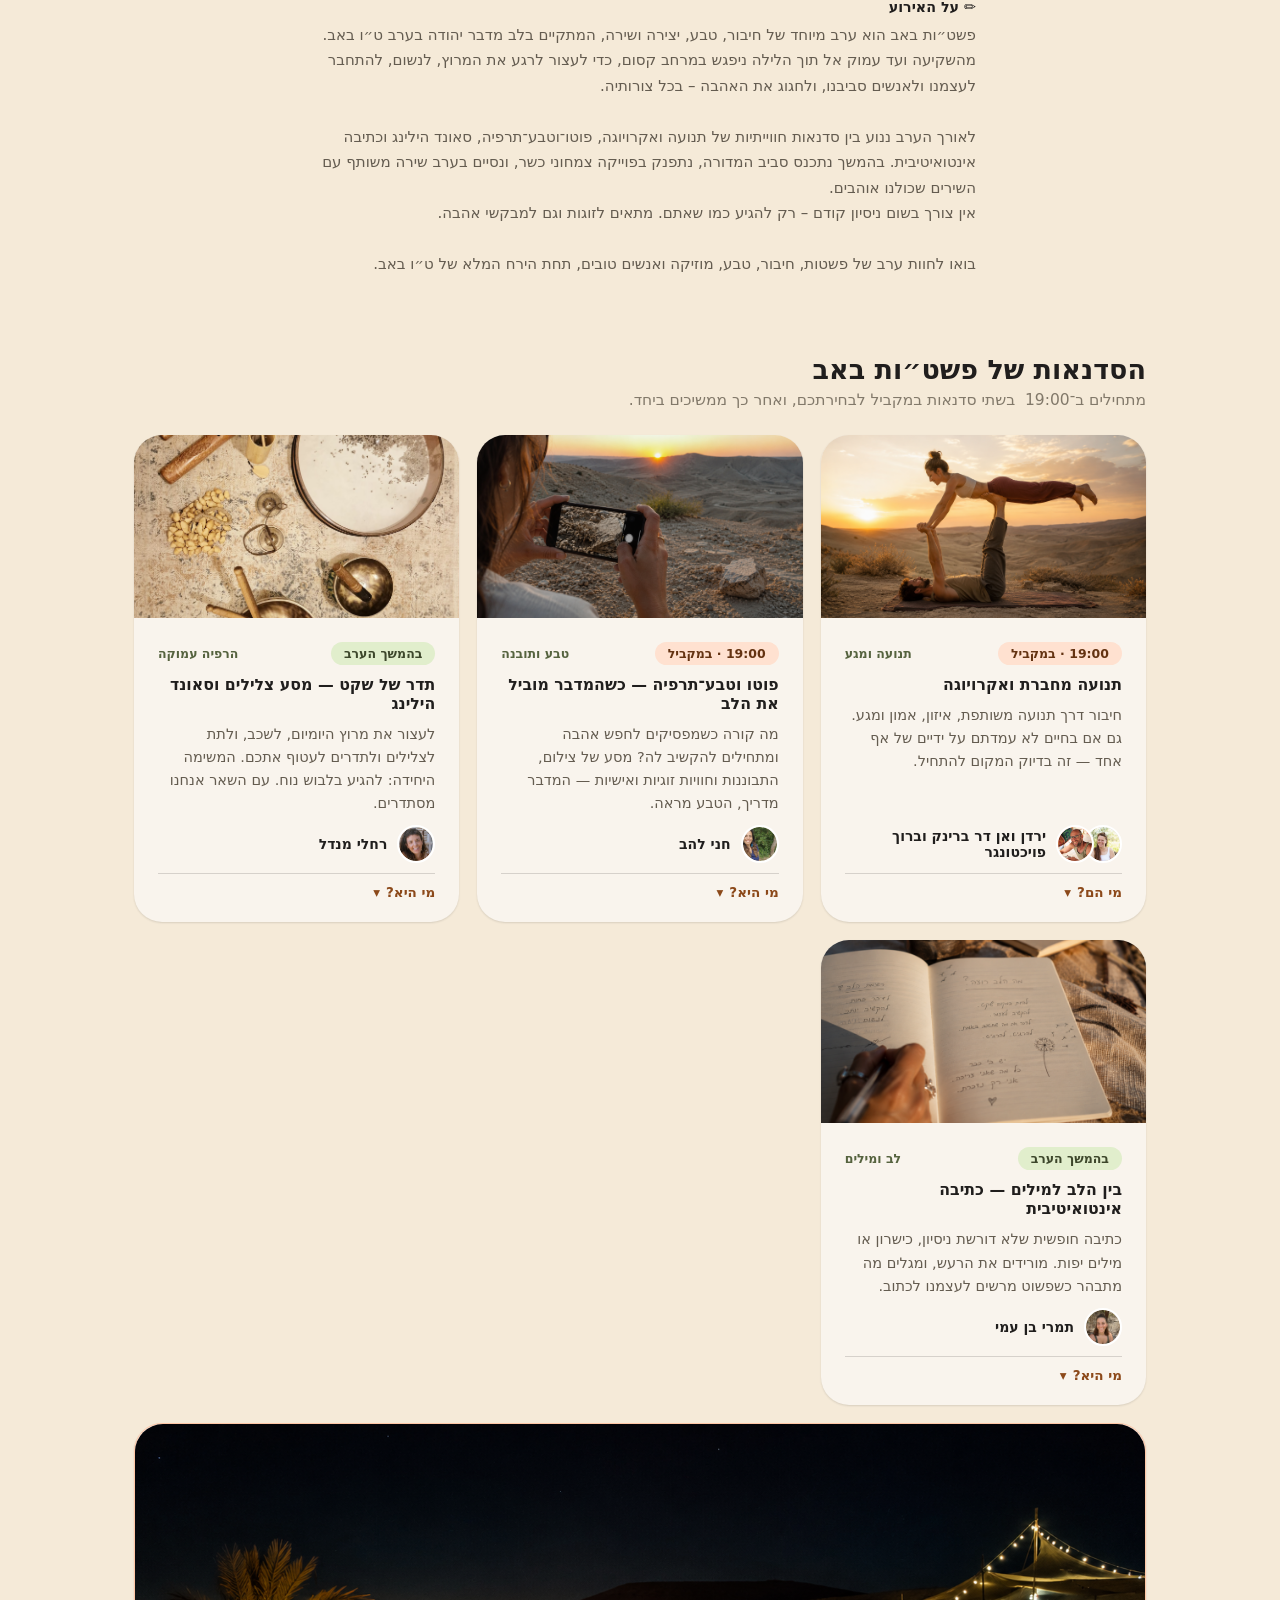
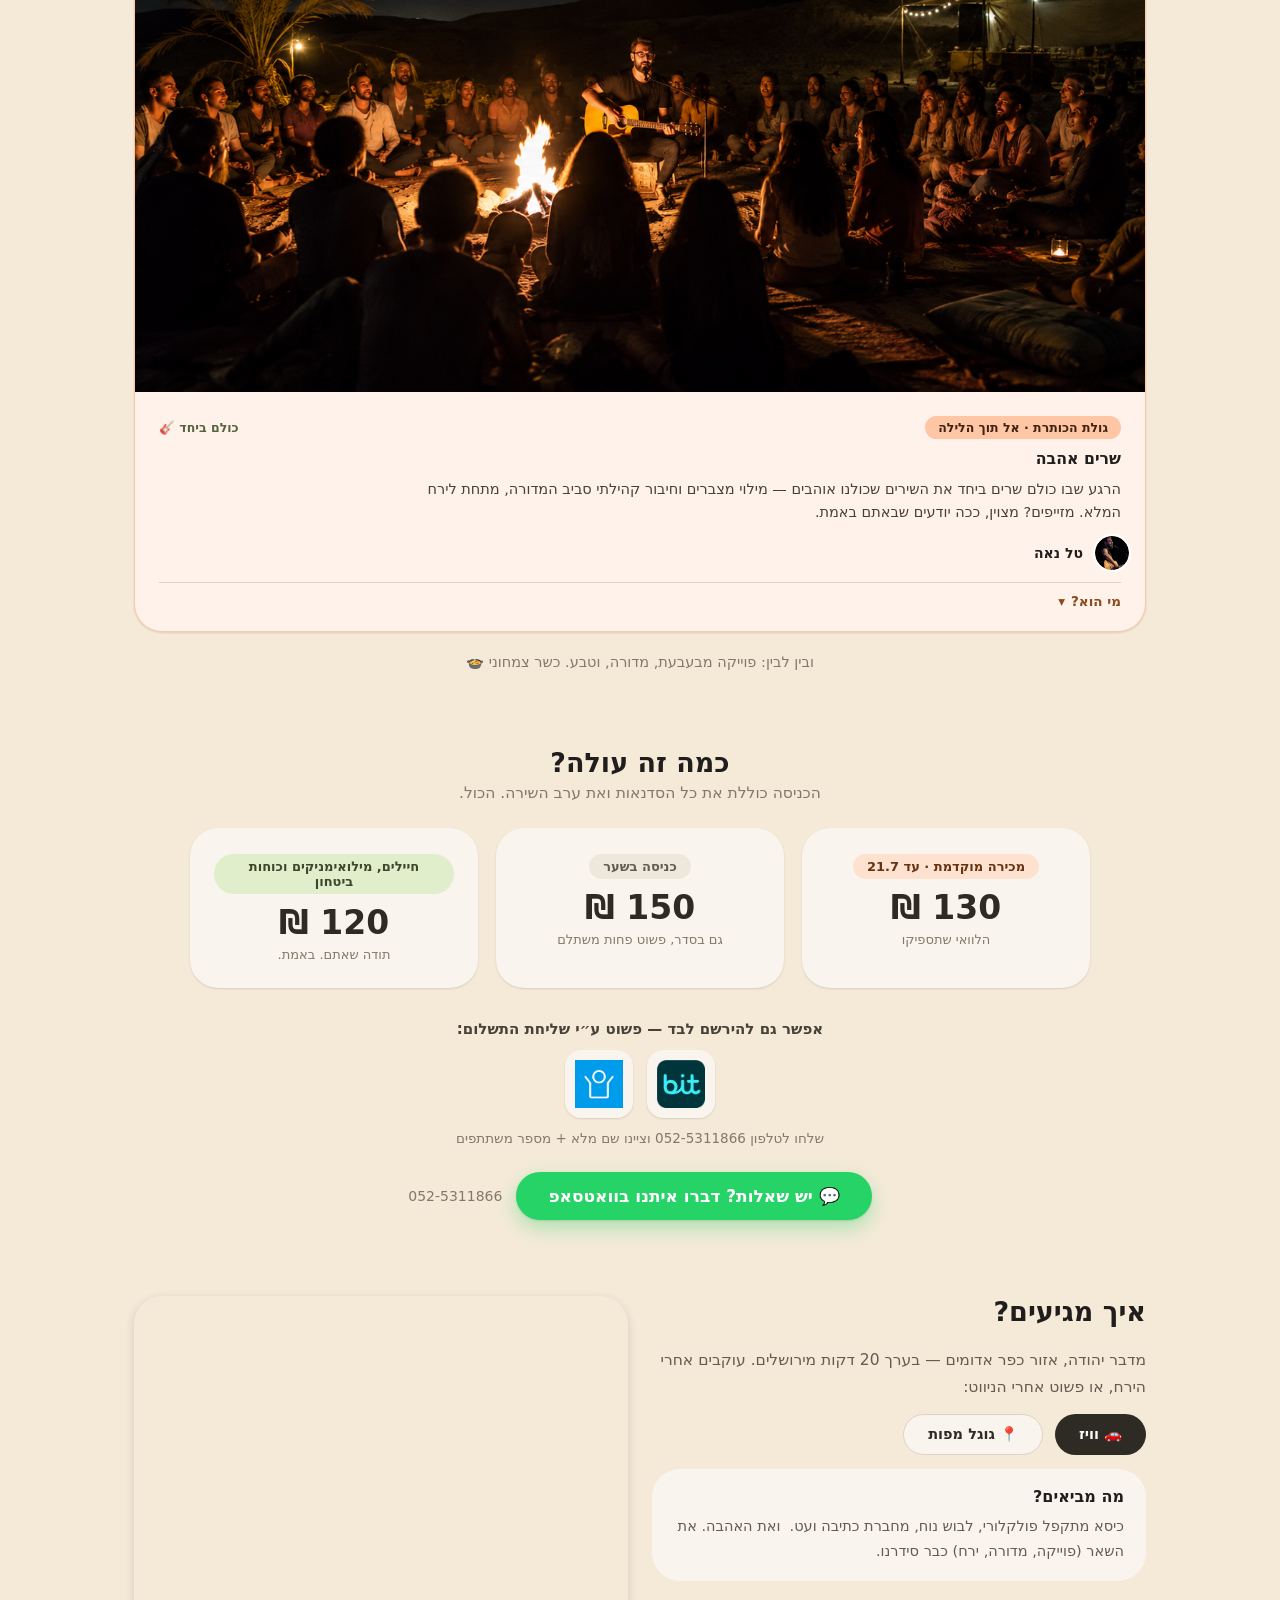
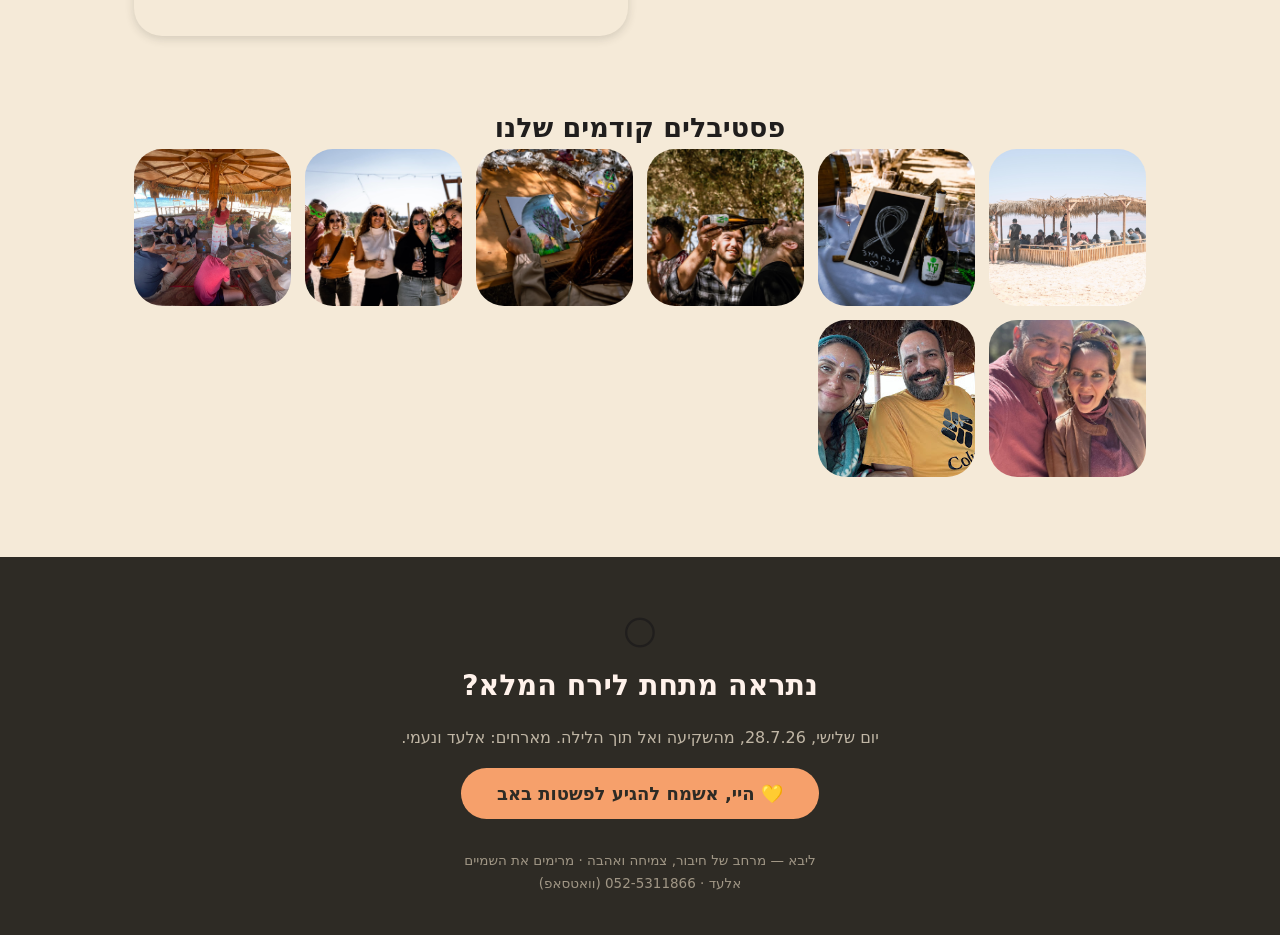
==== commit d7ef8905: "Flip hero layout, drop hero CTA, condense photo strip to 3 + overlay - Swapped hero2-media/hero2-inf" ====
--- a/index.html
+++ b/index.html
@@ -25,6 +25,24 @@
 <div class="hero2">
   <div class="hero2-grid">
 
+    <div class="hero2-media">
+      <div class="hero2-poster" data-img-key="hero-poster"><img alt=""></div>
+      <p class="hero2-strip-label" data-key="hero2-strip-label">סדנאות קודמות</p>
+      <div class="hero2-strip">
+        <div class="hero2-thumb" data-img-key="gallery-1"><img alt=""></div>
+        <div class="hero2-thumb" data-img-key="gallery-2"><img alt=""></div>
+        <div class="hero2-thumb" data-img-key="gallery-3"><img alt=""></div>
+        <div class="hero2-more-tile" id="hero2-more-tile">
+          <img alt="" id="hero2-more-bg">
+          <div class="hero2-more-overlay">
+            <span class="hero2-more-icon">🖼️</span>
+            <span class="hero2-more-count" id="hero2-more-count"></span>
+            <span class="hero2-more-label">תמונות</span>
+          </div>
+        </div>
+      </div>
+    </div>
+
     <div class="hero2-info">
       <div class="hero-org" data-key="hero-org">ליבא <span class="heart">♥</span> מרימים את השמיים</div>
       <h1 class="hero-title" data-key="hero-title">פשט״ות באב</h1>
@@ -46,22 +64,6 @@
             <span data-key="host-naomi-name">נעמי</span>
           </div>
         </div>
-      </div>
-
-      <a class="btn btn-cta" href="https://wa.me/972525311866?text=%D7%94%D7%99%D7%99%2C%20%D7%90%D7%A9%D7%9E%D7%97%20%D7%9C%D7%94%D7%92%D7%99%D7%A2%20%D7%9C%D7%A4%D7%A9%D7%98%D7%95%D7%AA%20%D7%91%D7%90%D7%91%20%F0%9F%92%9B" target="_blank" rel="noopener"><span data-key="hero-cta">💛 אני בפנים — וואטסאפ לאלעד</span></a>
-    </div>
-
-    <div class="hero2-media">
-      <div class="hero2-poster" data-img-key="hero-poster"><img alt=""></div>
-      <p class="hero2-strip-label" data-key="hero2-strip-label">סדנאות קודמות</p>
-      <div class="hero2-strip">
-        <div class="hero2-thumb" data-img-key="gallery-1"><img alt=""></div>
-        <div class="hero2-thumb" data-img-key="gallery-2"><img alt=""></div>
-        <div class="hero2-thumb" data-img-key="gallery-3"><img alt=""></div>
-        <div class="hero2-thumb" data-img-key="gallery-4"><img alt=""></div>
-        <div class="hero2-thumb" data-img-key="gallery-5"><img alt=""></div>
-        <div class="hero2-thumb" data-img-key="gallery-6"><img alt=""></div>
-        <a class="hero2-more" href="#gallery-section">📷 עוד תמונות</a>
       </div>
     </div>
 
--- a/styles.css
+++ b/styles.css
@@ -95,11 +95,22 @@
 .hero2-thumb { display: none; width: 92px; height: 92px; border-radius: var(--radius-md); overflow: hidden; flex: none; background: var(--color-neutral-200); }
 .hero2-thumb:has(img[src]:not([src=""])) { display: block; }
 .hero2-thumb img { width: 100%; height: 100%; object-fit: cover; display: block; }
-.hero2-more {
-  font-size: 13px; font-weight: 700; color: var(--color-accent-700); text-decoration: none;
-  background: var(--color-neutral-100); border-radius: 999px; padding: 8px 16px; flex: none;
-}
-.hero2-more:hover { color: var(--color-accent-800); }
+.hero2-more-tile {
+  display: none; position: relative; width: 92px; height: 92px; flex: none;
+  border-radius: var(--radius-md); overflow: hidden; cursor: pointer; background: var(--color-neutral-300);
+}
+.hero2-more-tile.visible { display: block; }
+.hero2-more-tile img {
+  width: 100%; height: 100%; object-fit: cover; display: block;
+  filter: blur(2px) brightness(.55); transform: scale(1.08);
+}
+.hero2-more-overlay {
+  position: absolute; inset: 0; display: flex; flex-direction: column; align-items: center; justify-content: center;
+  gap: 1px; color: #fff; text-align: center;
+}
+.hero2-more-icon { font-size: 17px; }
+.hero2-more-count { font-family: var(--font-heading); font-weight: 800; font-size: 16px; line-height: 1.1; }
+.hero2-more-label { font-size: 10.5px; }
 
 .hero2-info { display: flex; flex-direction: column; gap: 12px; align-items: flex-start; }
 .hero-org { font-size: 13px; letter-spacing: .06em; color: var(--color-accent-700); font-weight: 700; }
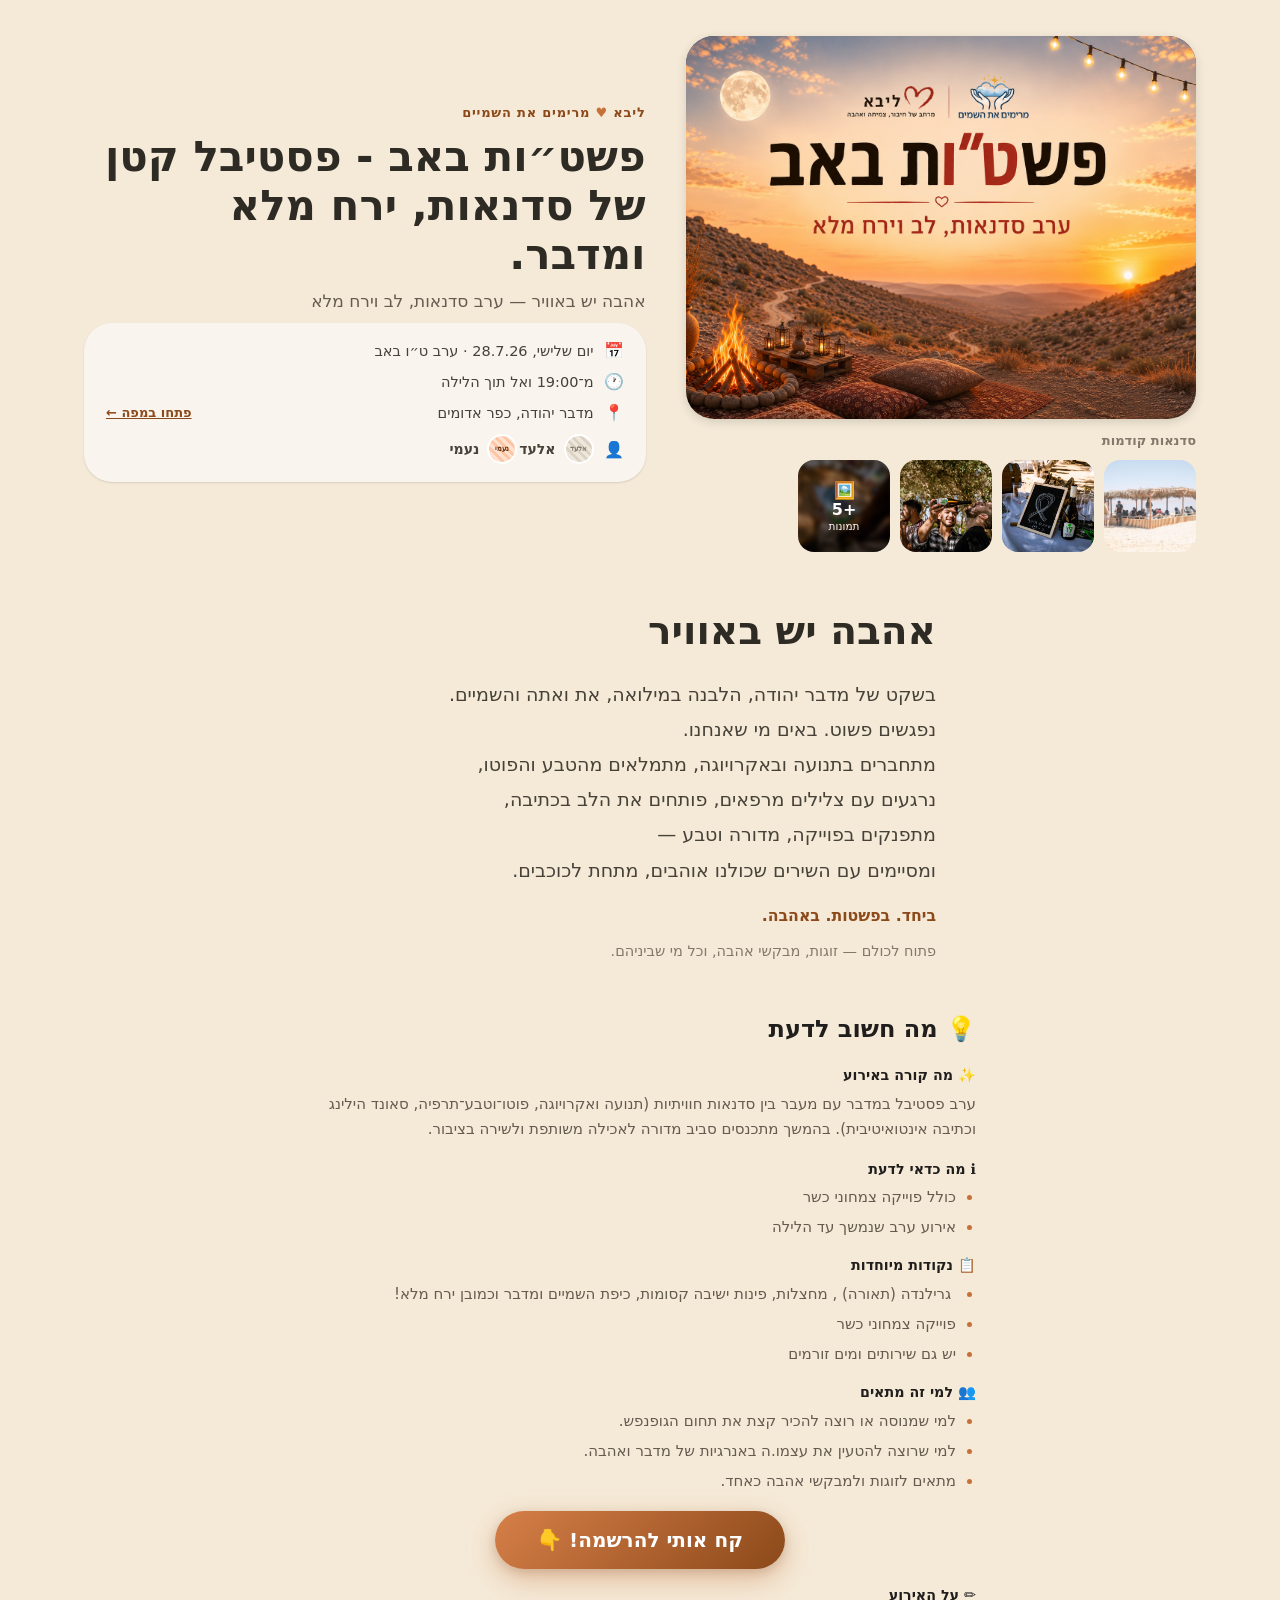
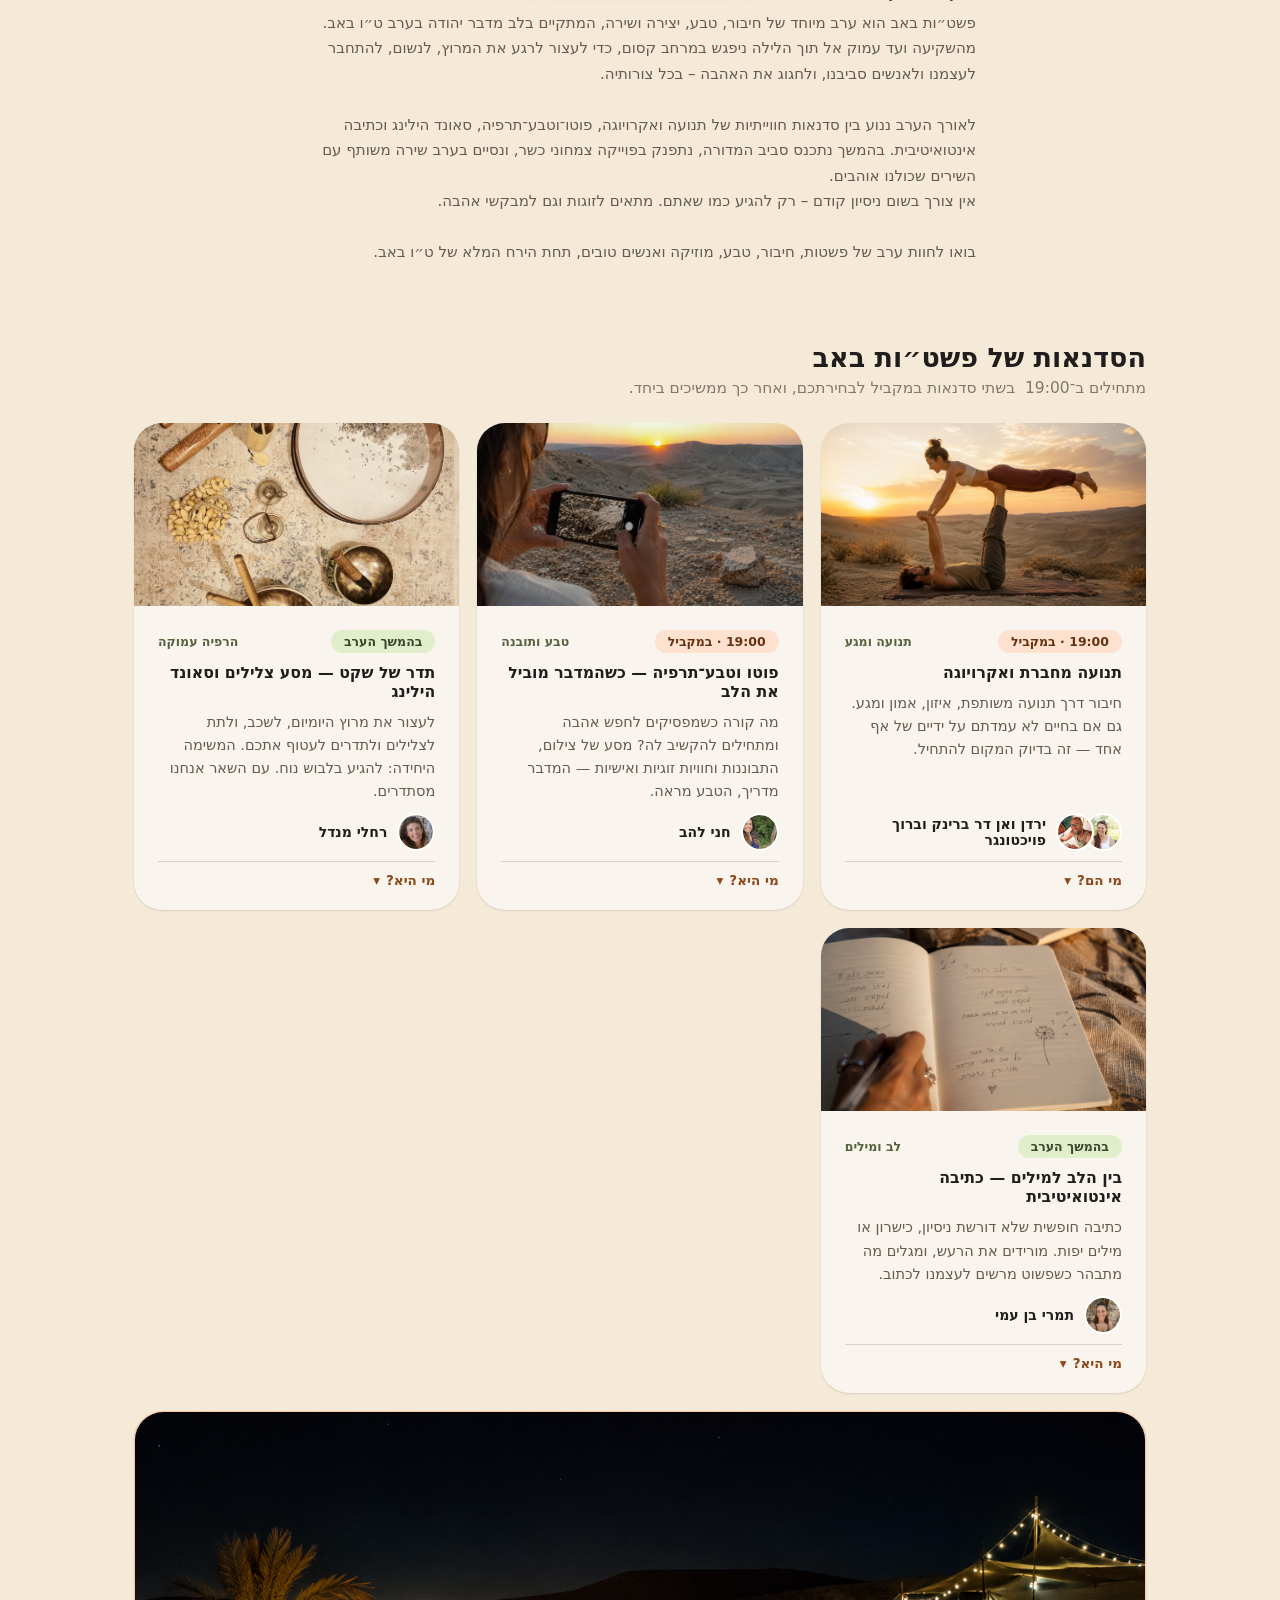
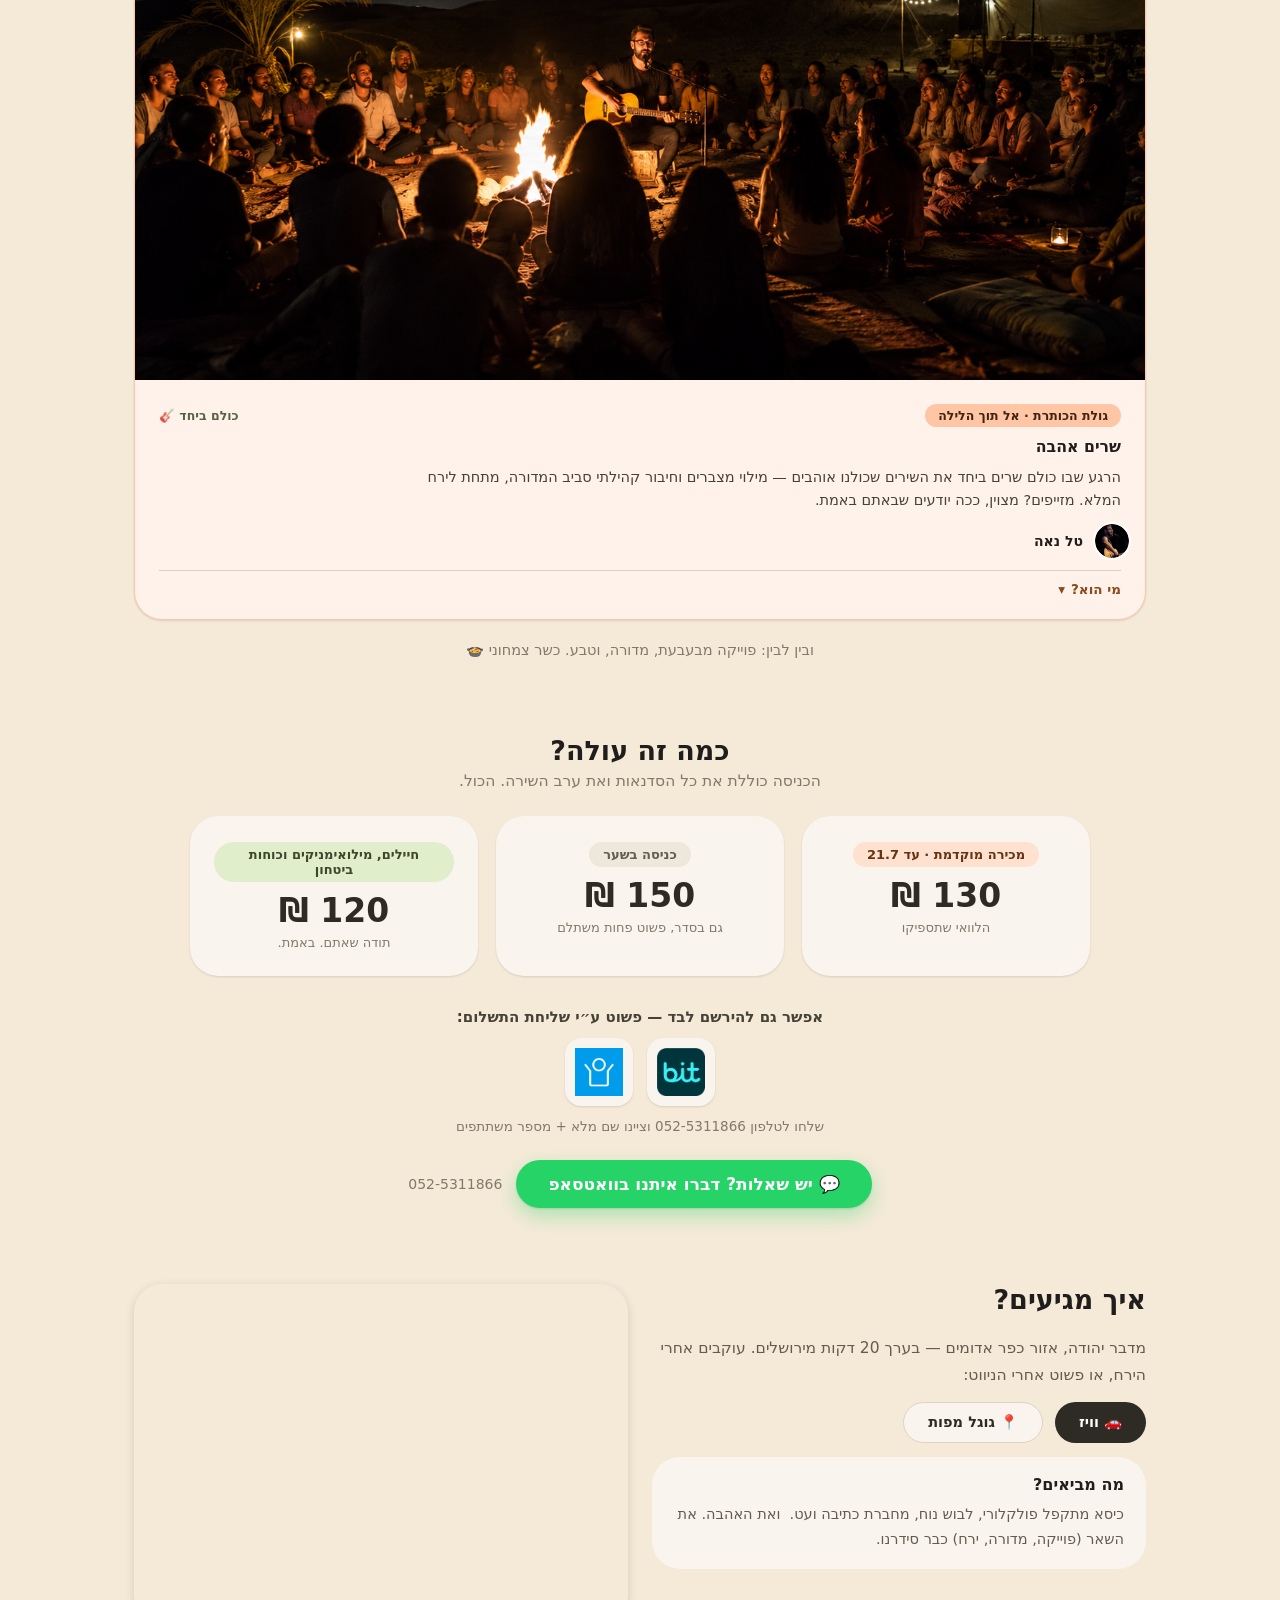
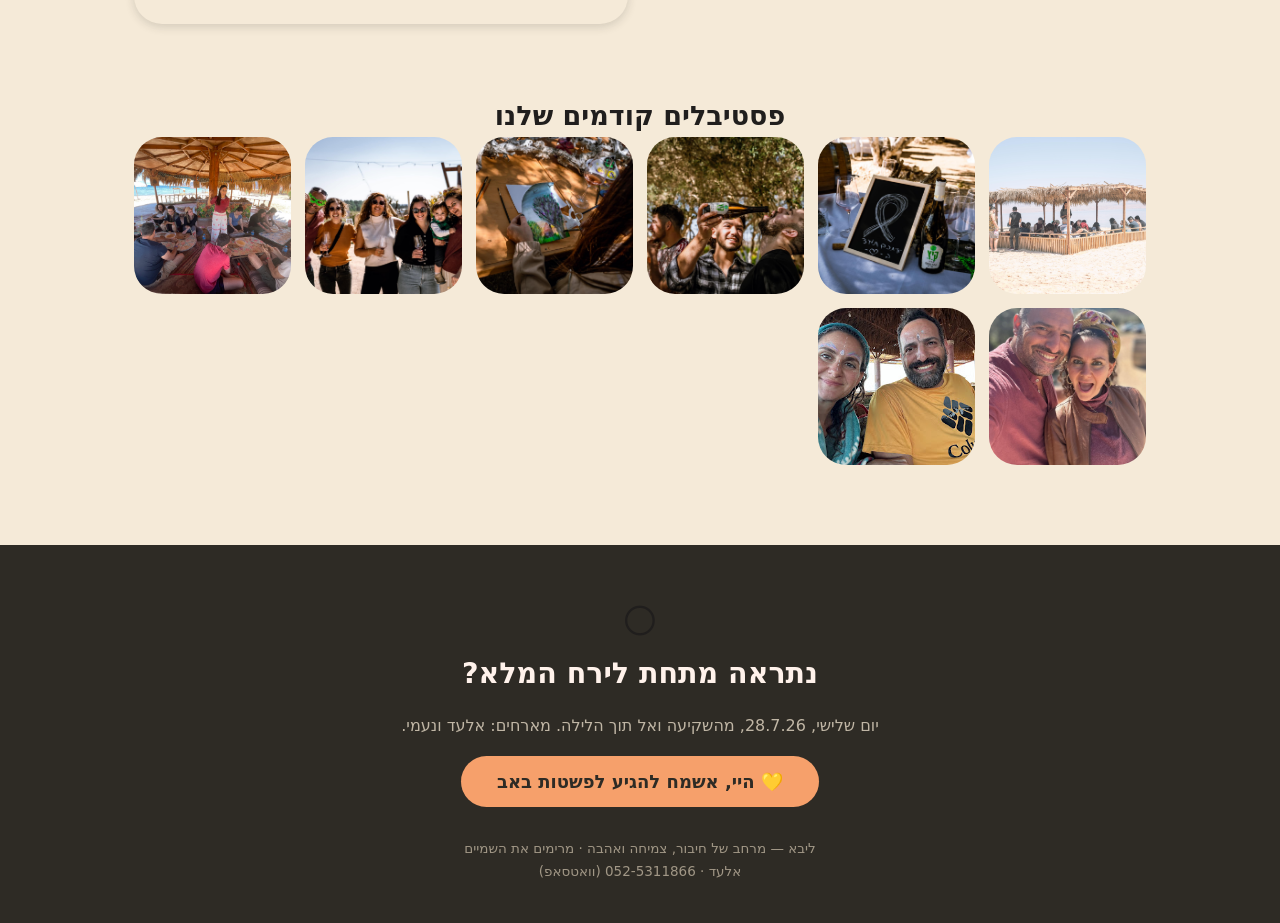
==== commit e8e8231f: "Replace info-section feedback prompt with a registration CTA Removed the "רוצה לדייק את המידע שמוצג " ====
--- a/index.html
+++ b/index.html
@@ -109,10 +109,7 @@
     </ul>
   </div>
 
-  <a class="info-feedback" href="https://wa.me/972525311866?text=%D7%94%D7%99%D7%99%2C%20%D7%A9%D7%9E%D7%AA%D7%99%20%D7%9C%D7%91%20%D7%9C%D7%9E%D7%A9%D7%94%D7%95%20%D7%A9%D7%9B%D7%93%D7%90%D7%99%20%D7%9C%D7%AA%D7%A7%D7%9F%20%D7%91%D7%93%D7%A3%20%D7%A9%D7%9C%20%D7%A4%D7%A9%D7%98%D7%95%D7%AA%20%D7%91%D7%90%D7%91" target="_blank" rel="noopener">
-    <span class="info-feedback-title" data-key="info-feedback-title">💬 רוצה לדייק את המידע שמוצג כאן?</span>
-    <span class="info-feedback-sub" data-key="info-feedback-sub">אם משהו לא מדויק או חסר, אפשר לשלוח הערה קצרה</span>
-  </a>
+  <a class="btn btn-cta info-signup-btn" href="#registration"><span data-key="info-signup-cta">קח אותי להרשמה! 👇</span></a>
 
   <div class="info-block">
     <h3 data-key="info-about-heading">✏️ על האירוע</h3>
@@ -220,7 +217,7 @@
   <p class="section-footnote" data-key="footnote">ובין לבין: פוייקה מבעבעת, מדורה, וטבע. כשר צמחוני 🍲</p>
 </div>
 
-<div class="section-wide">
+<div class="section-wide" id="registration">
   <h2 class="center" data-key="pricing-heading">כמה זה עולה?</h2>
   <p class="section-lead center" data-key="pricing-lead">הכניסה כוללת את כל הסדנאות ואת ערב השירה. הכול.</p>
   <div class="price-grid">
--- a/styles.css
+++ b/styles.css
@@ -161,7 +161,7 @@
 h2 { font-size: calc(clamp(26px, 4vw, 36px) * var(--heading-scale)); margin: 0 0 6px; }
 
 /* ---- intro ---- */
-.intro { text-align: right; align-items: flex-end; }
+.intro { text-align: right; align-items: stretch; }
 .intro-h1 { font-size: calc(clamp(34px,6vw,52px) * var(--heading-scale)); color: var(--color-neutral-900); }
 .intro-text { font-size: calc(clamp(16px,2.4vw,19px) * var(--body-scale)); line-height: 1.85; margin: 0; color: var(--color-neutral-800); }
 .intro-motto { font-family: var(--font-heading); font-weight: 700; font-size: calc(clamp(17px,2.6vw,21px) * var(--heading-scale)); color: var(--color-accent-700); margin: 0; }
@@ -176,13 +176,7 @@
 .info-block ul { margin: 0; padding-inline-start: 20px; display: flex; flex-direction: column; gap: 6px; list-style: disc; }
 .info-block ul li { font-size: calc(15px * var(--body-scale)); line-height: 1.6; color: var(--color-neutral-700); }
 .info-block ul::marker, .info-block li::marker { color: var(--color-accent); }
-.info-feedback {
-  display: flex; flex-direction: column; gap: 4px; text-decoration: none;
-  background: var(--color-neutral-100); border-radius: var(--radius-lg); padding: 16px 20px;
-}
-.info-feedback:hover { background: var(--color-neutral-200); }
-.info-feedback-title { font-family: var(--font-heading); font-weight: 700; font-size: 15px; color: var(--color-accent-700); }
-.info-feedback-sub { font-size: 13.5px; color: var(--color-neutral-600); }
+.info-signup-btn { align-self: center; }
 
 /* ---- workshop cards ---- */
 .workshop-grid { display: grid; grid-template-columns: repeat(auto-fit, minmax(300px,1fr)); gap: 18px; }
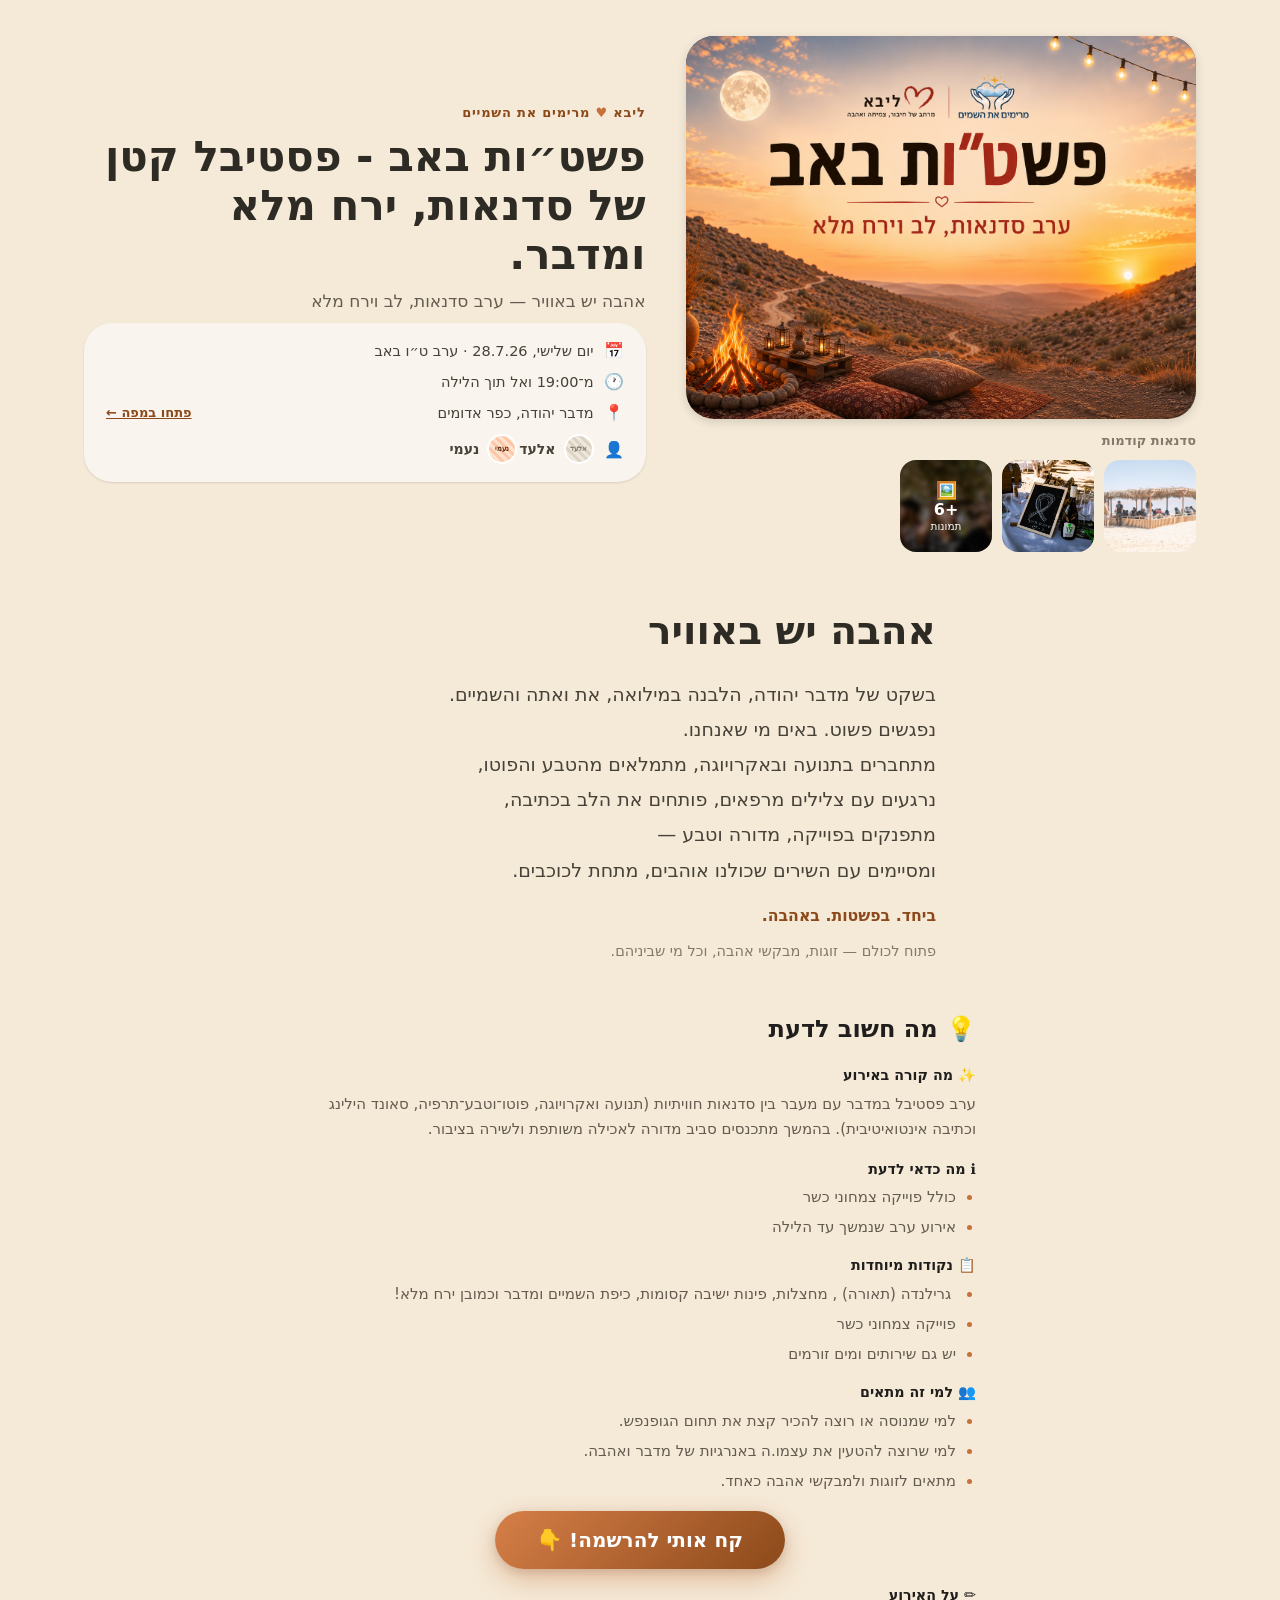
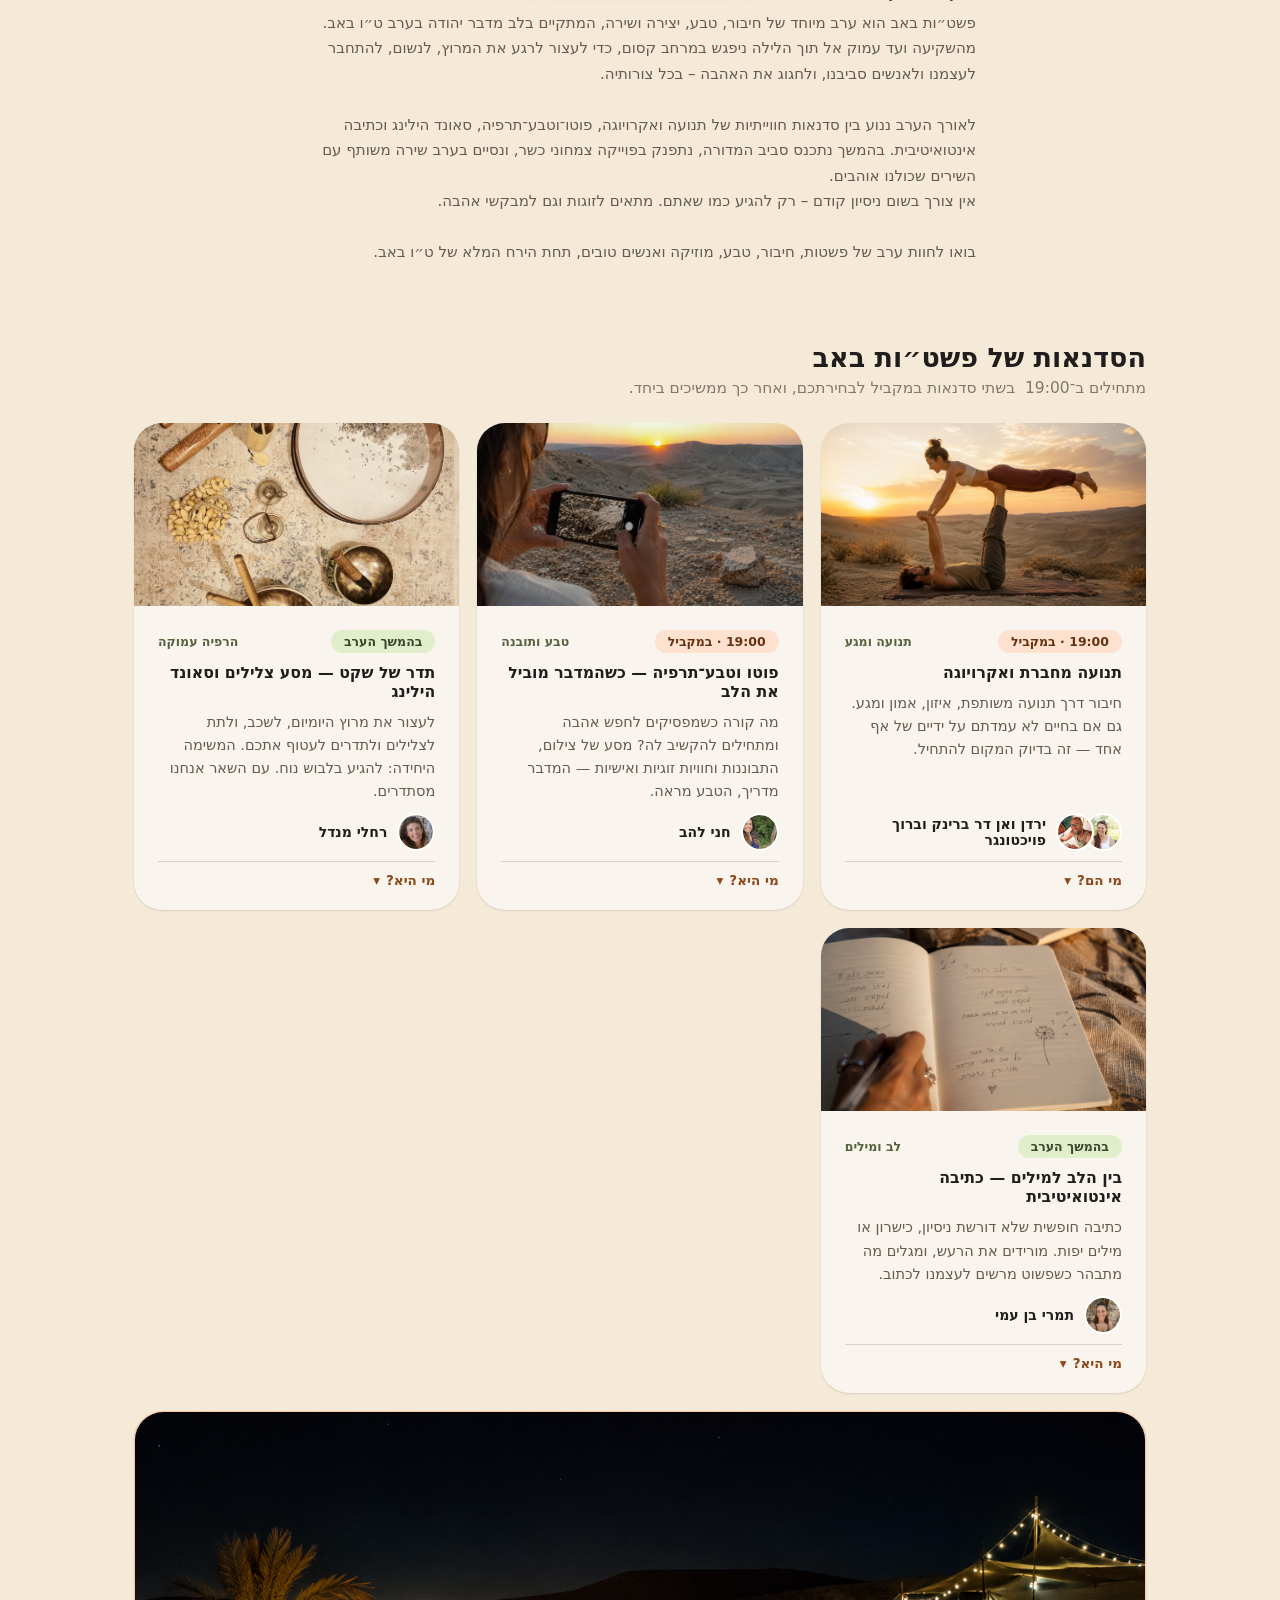
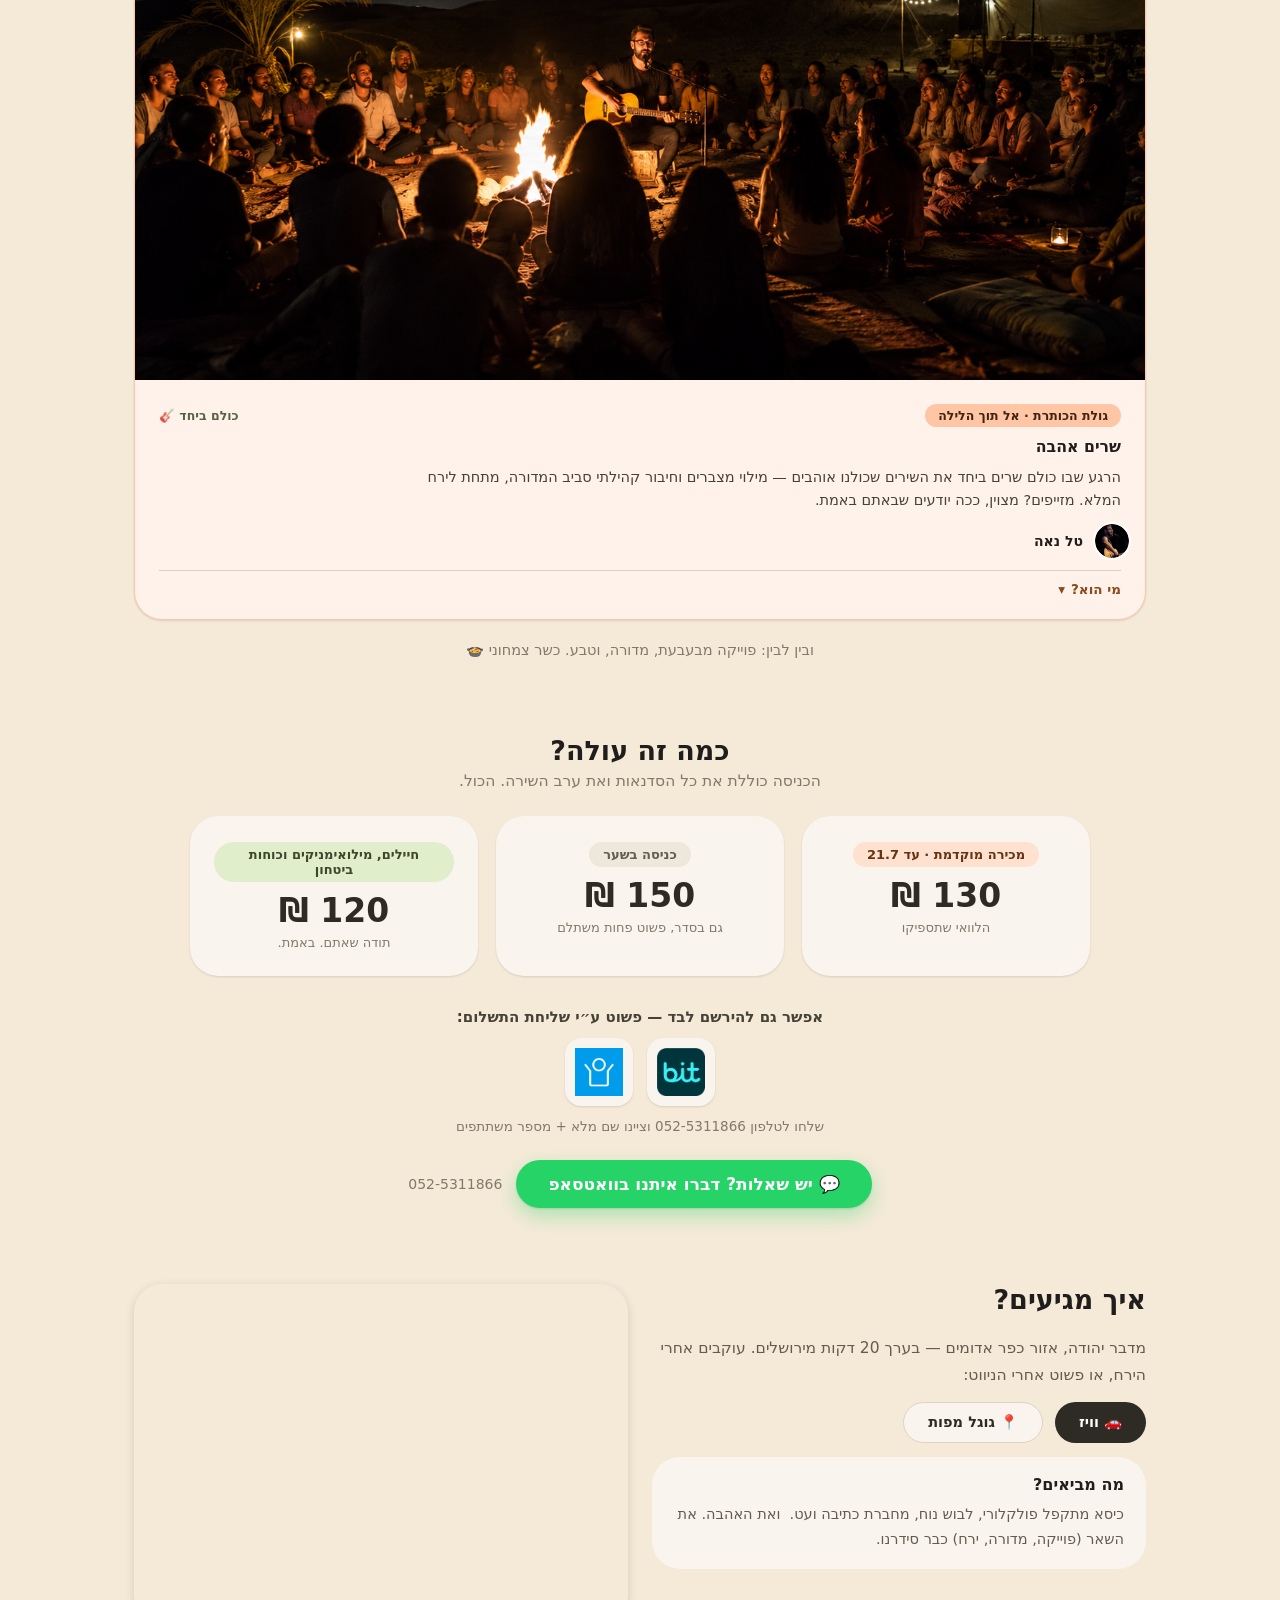
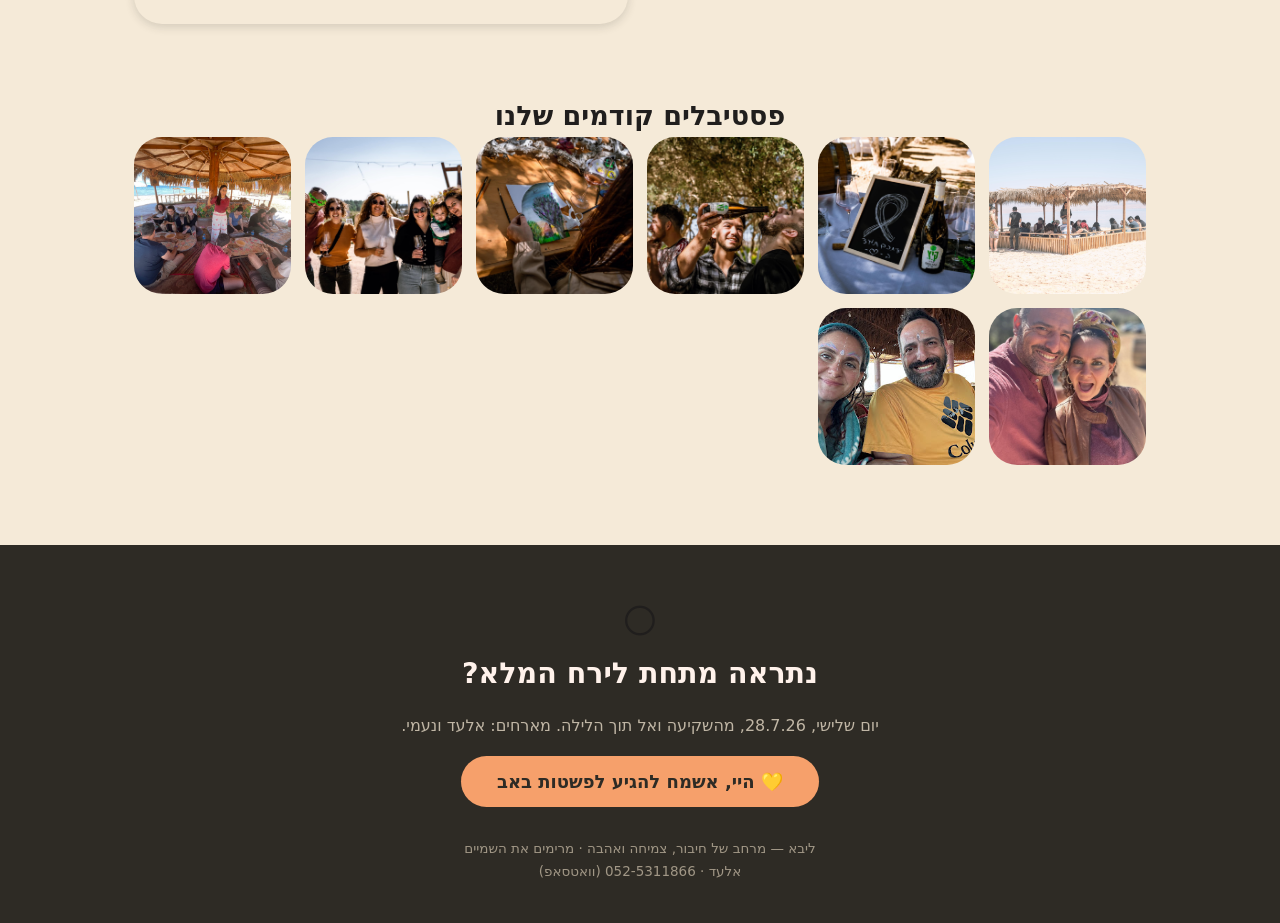
==== commit d6d30fbf: "Trim hero photo strip to 3 tiles total (2 photos + more-tile) Was 4 tiles (3 real thumbnails + the "" ====
--- a/index.html
+++ b/index.html
@@ -31,7 +31,6 @@
       <div class="hero2-strip">
         <div class="hero2-thumb" data-img-key="gallery-1"><img alt=""></div>
         <div class="hero2-thumb" data-img-key="gallery-2"><img alt=""></div>
-        <div class="hero2-thumb" data-img-key="gallery-3"><img alt=""></div>
         <div class="hero2-more-tile" id="hero2-more-tile">
           <img alt="" id="hero2-more-bg">
           <div class="hero2-more-overlay">
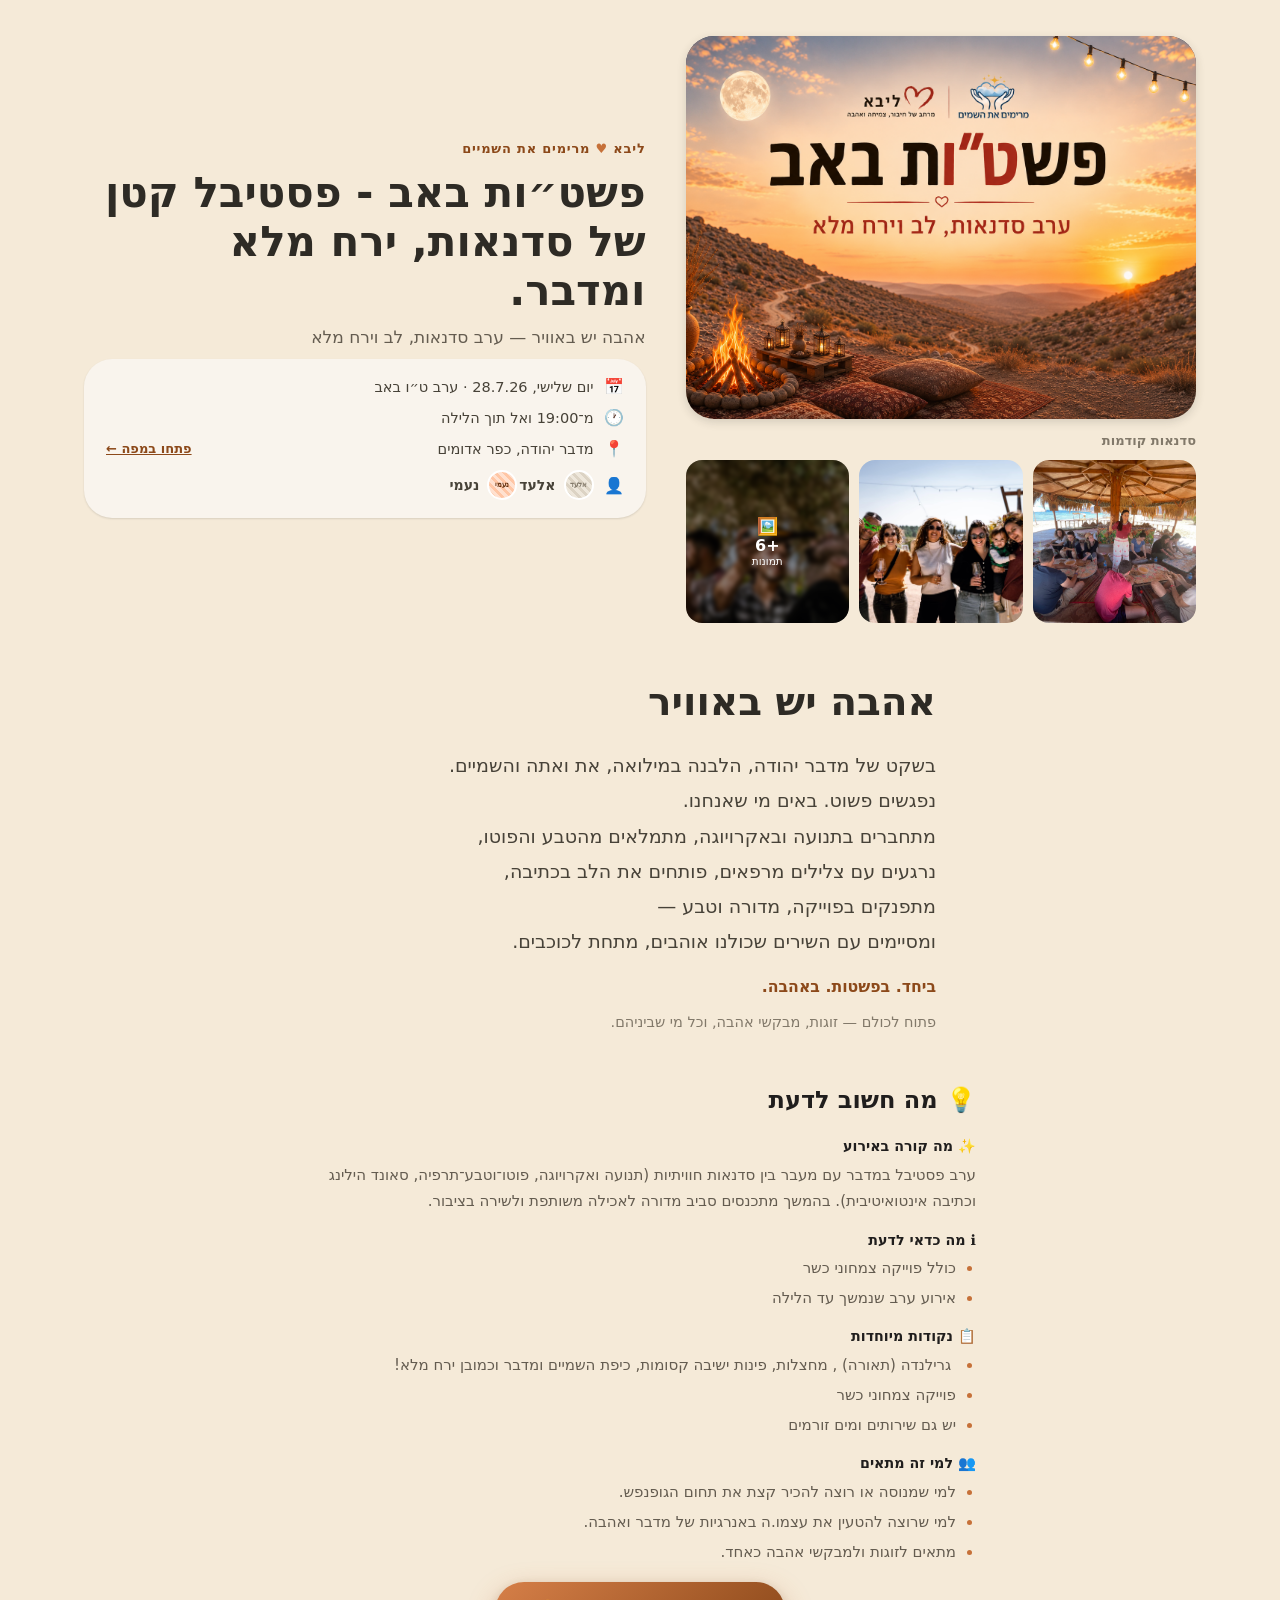
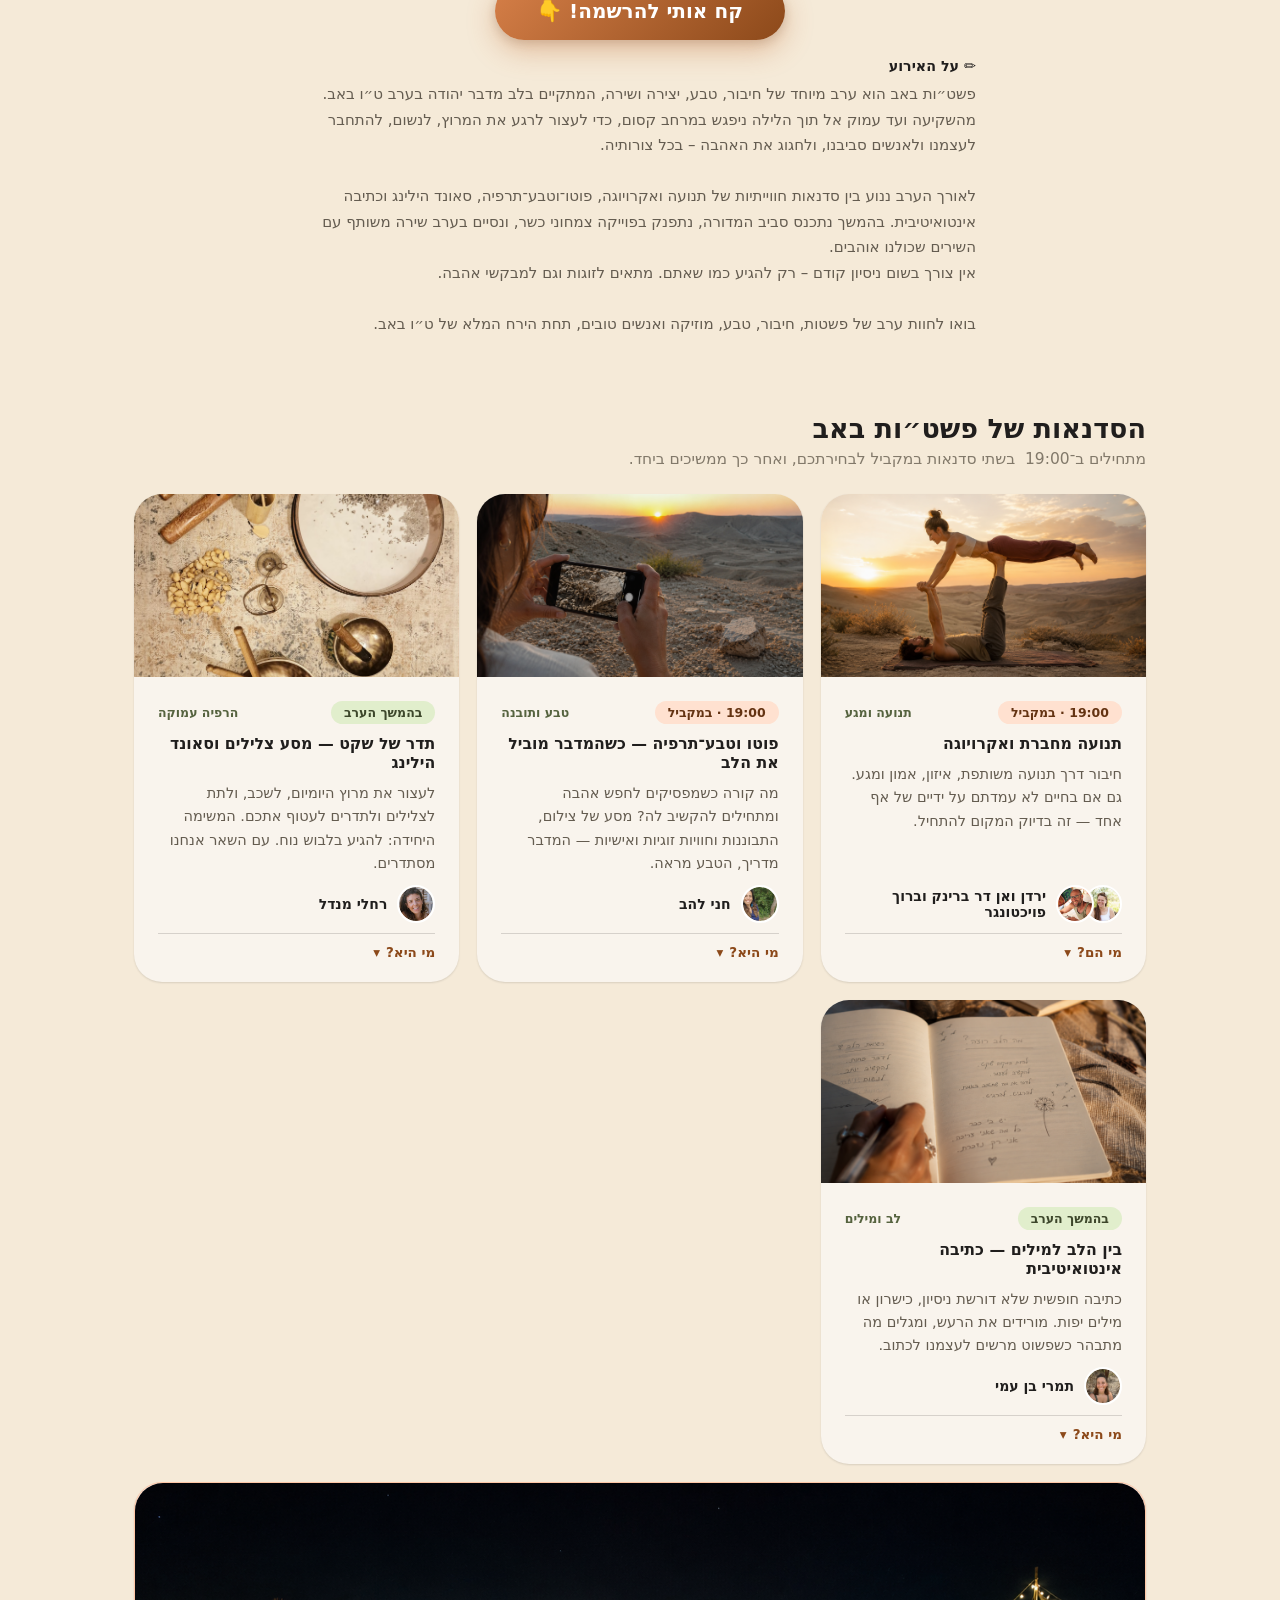
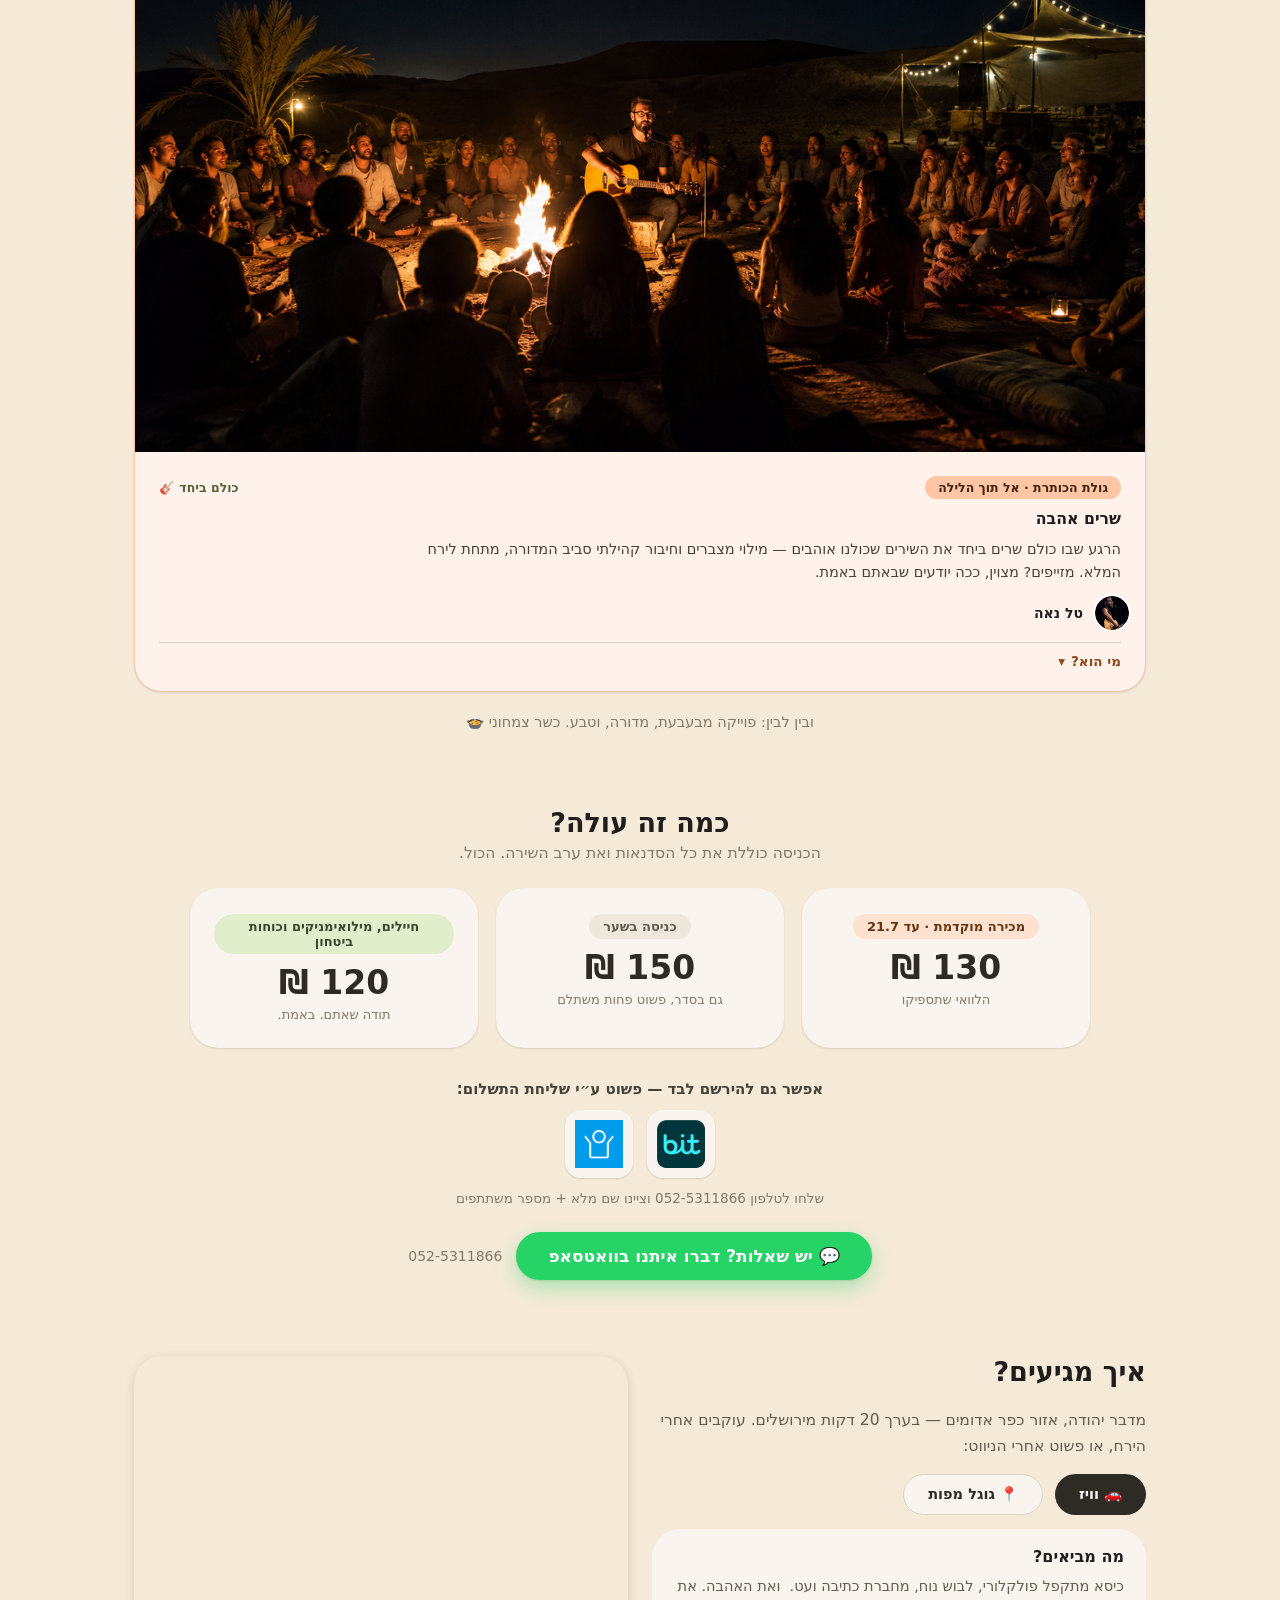
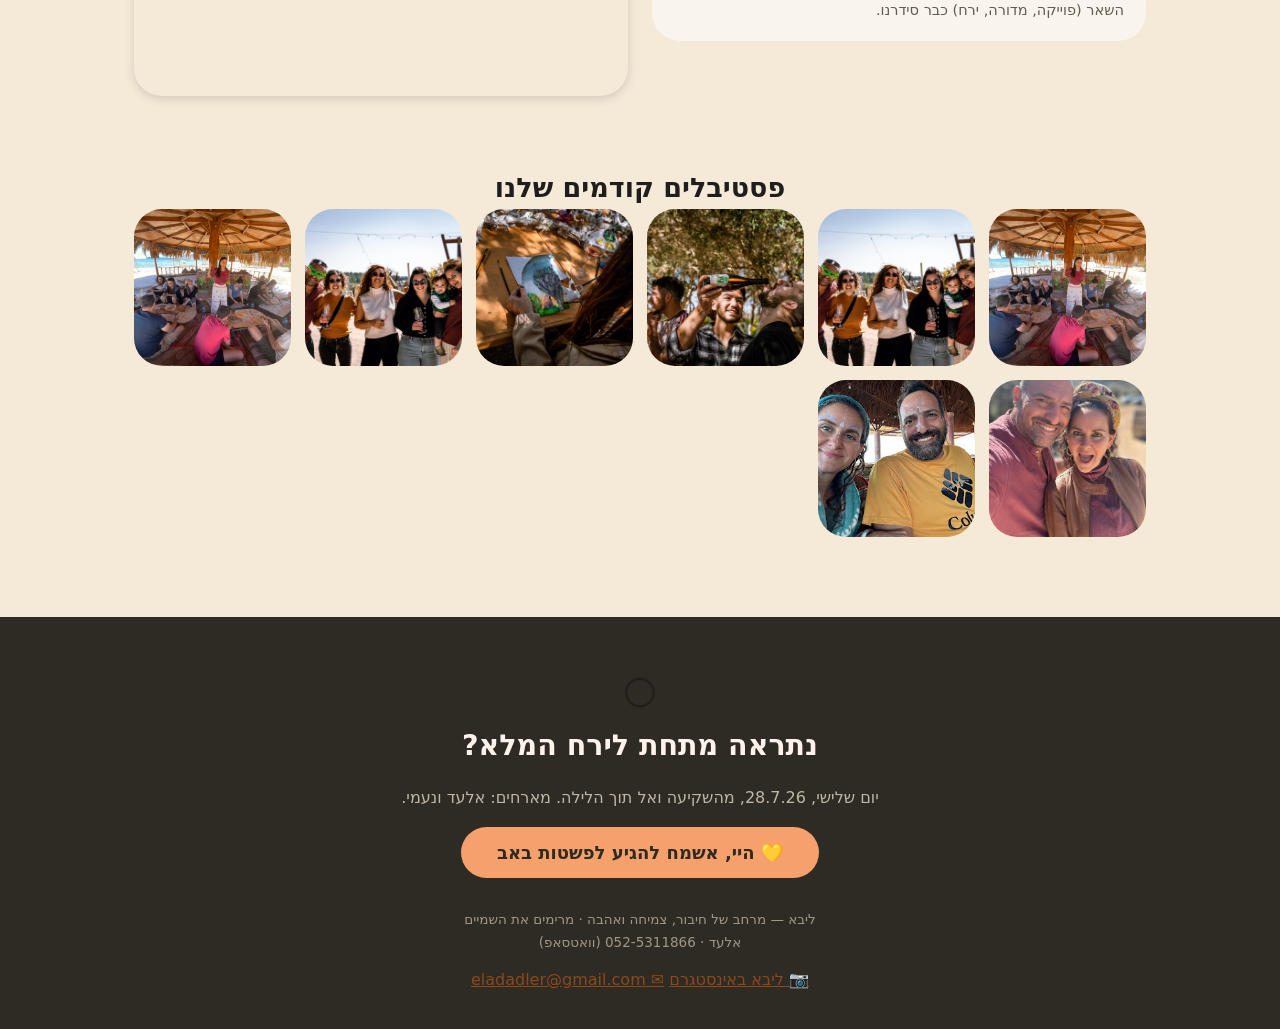
==== commit 49166157: "עדכון תוכן דרך פאנל האדמין" ====
--- a/index.html
+++ b/index.html
@@ -290,6 +290,10 @@
     <p data-key="footer-text">יום שלישי, 28.7.26, מהשקיעה ואל תוך הלילה. מארחים: אלעד ונעמי.</p>
     <a class="btn btn-footer" href="https://wa.me/972525311866?text=%D7%94%D7%99%D7%99%2C%20%D7%90%D7%A9%D7%9E%D7%97%20%D7%9C%D7%94%D7%92%D7%99%D7%A2%20%D7%9C%D7%A4%D7%A9%D7%98%D7%95%D7%AA%20%D7%91%D7%90%D7%91%20%F0%9F%92%9B" target="_blank" rel="noopener"><span data-key="footer-cta">💛 היי, אשמח להגיע לפשטות באב</span></a>
     <p class="footer-fine" data-key="footer-fine">ליבא — מרחב של חיבור, צמיחה ואהבה · מרימים את השמיים<br>אלעד · 052-5311866 (וואטסאפ)</p>
+    <div class="footer-links">
+      <a href="https://www.instagram.com/liba_connect/" target="_blank" rel="noopener">📷 ליבא באינסטגרם</a>
+      <a href="mailto:eladadler@gmail.com">✉️ eladadler@gmail.com</a>
+    </div>
   </div>
 </div>
 
--- a/styles.css
+++ b/styles.css
@@ -91,12 +91,12 @@
 .hero2-poster:has(img[src]:not([src=""]))::before { display: none; }
 
 .hero2-strip-label { font-size: 13px; font-weight: 700; color: var(--color-neutral-600); margin: 2px 0 0; }
-.hero2-strip { display: flex; align-items: center; gap: 10px; flex-wrap: wrap; }
-.hero2-thumb { display: none; width: 92px; height: 92px; border-radius: var(--radius-md); overflow: hidden; flex: none; background: var(--color-neutral-200); }
+.hero2-strip { display: flex; align-items: center; gap: 10px; }
+.hero2-thumb { display: none; aspect-ratio: 1; border-radius: var(--radius-md); overflow: hidden; flex: 1 1 0; min-width: 0; background: var(--color-neutral-200); }
 .hero2-thumb:has(img[src]:not([src=""])) { display: block; }
 .hero2-thumb img { width: 100%; height: 100%; object-fit: cover; display: block; }
 .hero2-more-tile {
-  display: none; position: relative; width: 92px; height: 92px; flex: none;
+  display: none; position: relative; aspect-ratio: 1; flex: 1 1 0; min-width: 0;
   border-radius: var(--radius-md); overflow: hidden; cursor: pointer; background: var(--color-neutral-300);
 }
 .hero2-more-tile.visible { display: block; }
